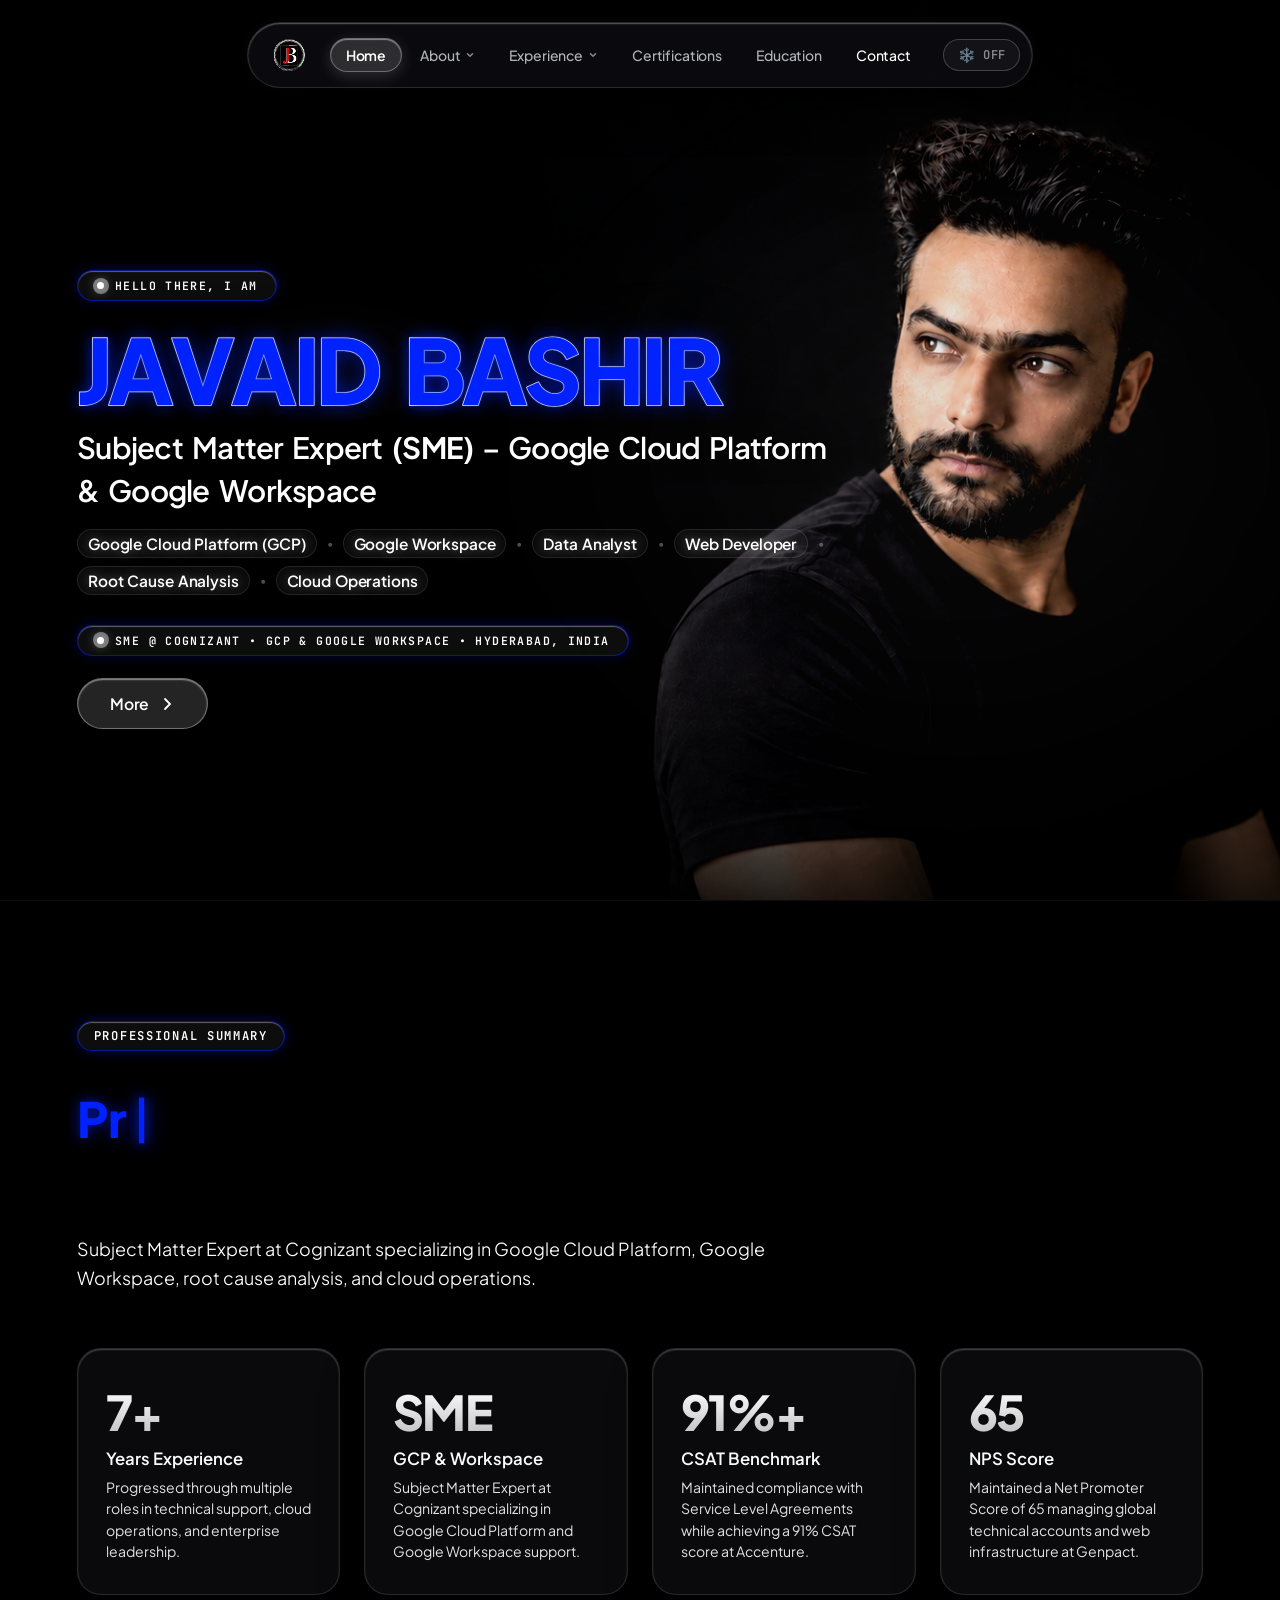
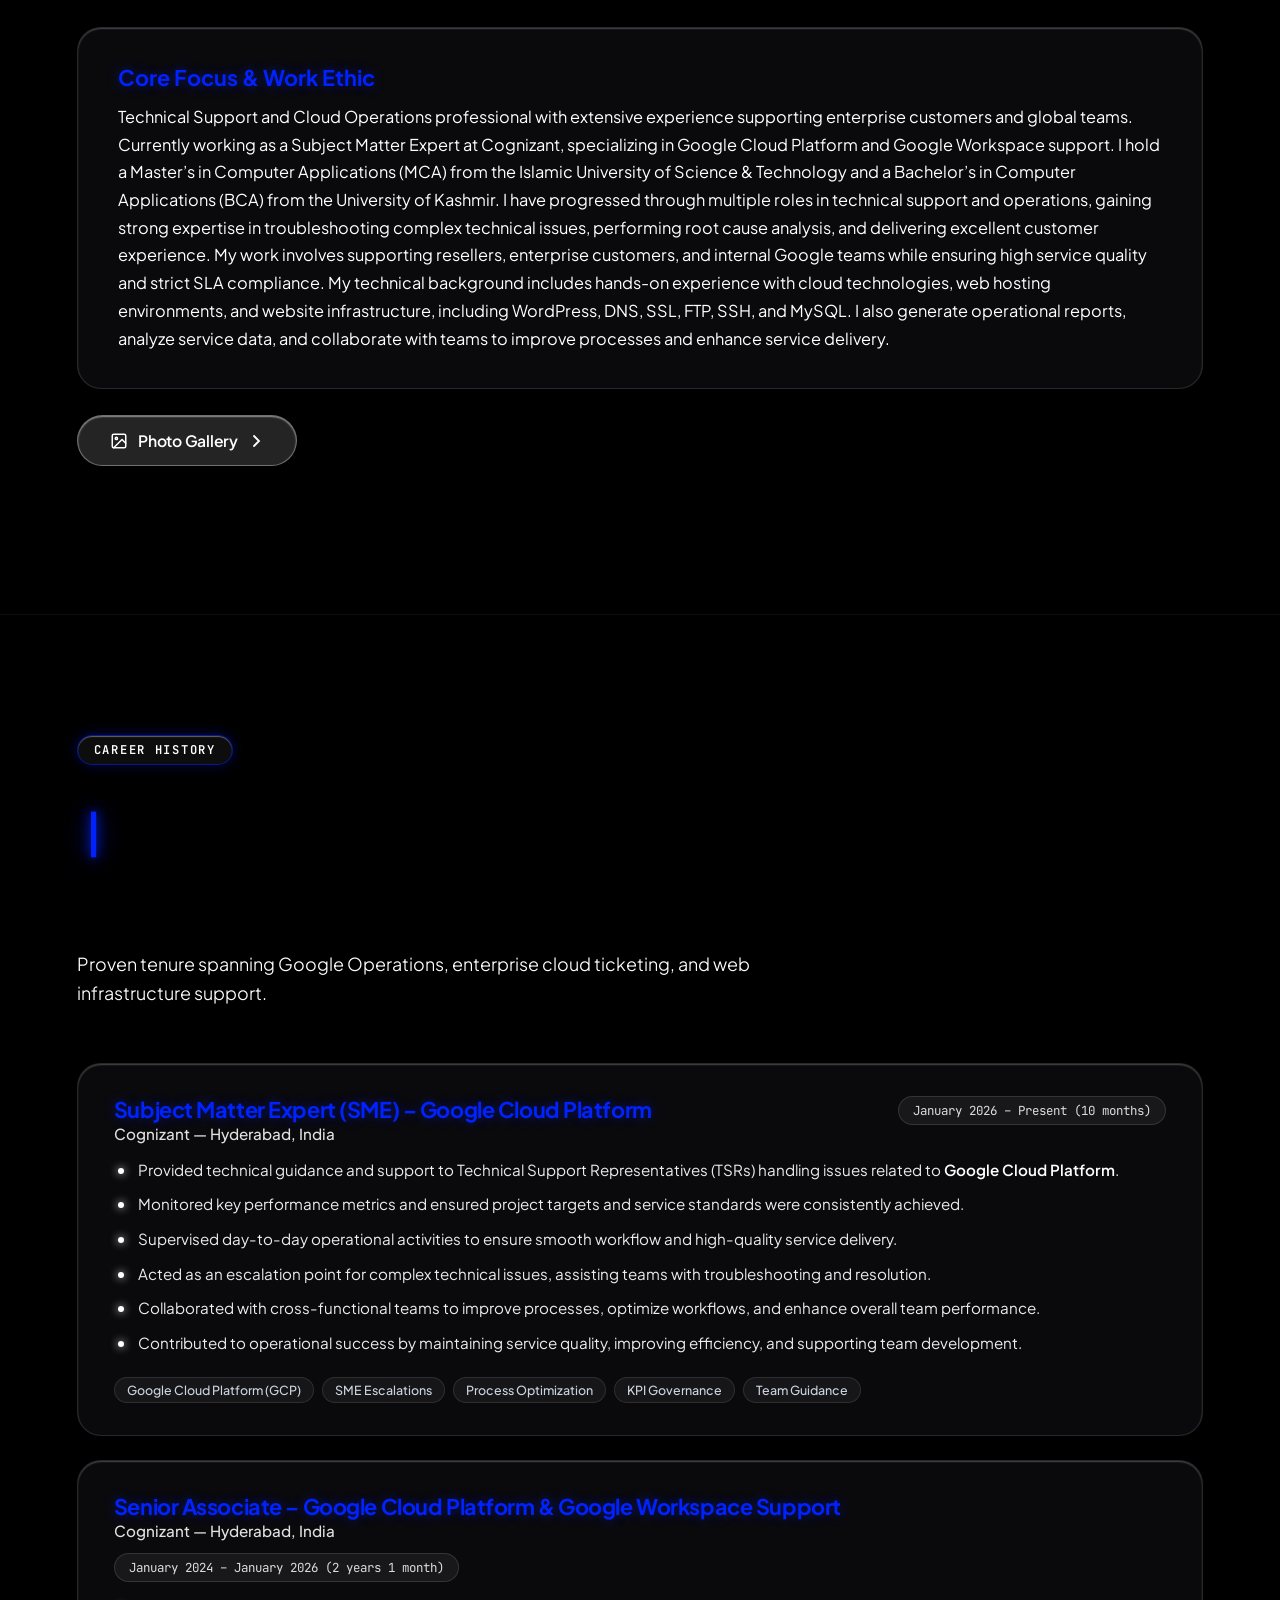
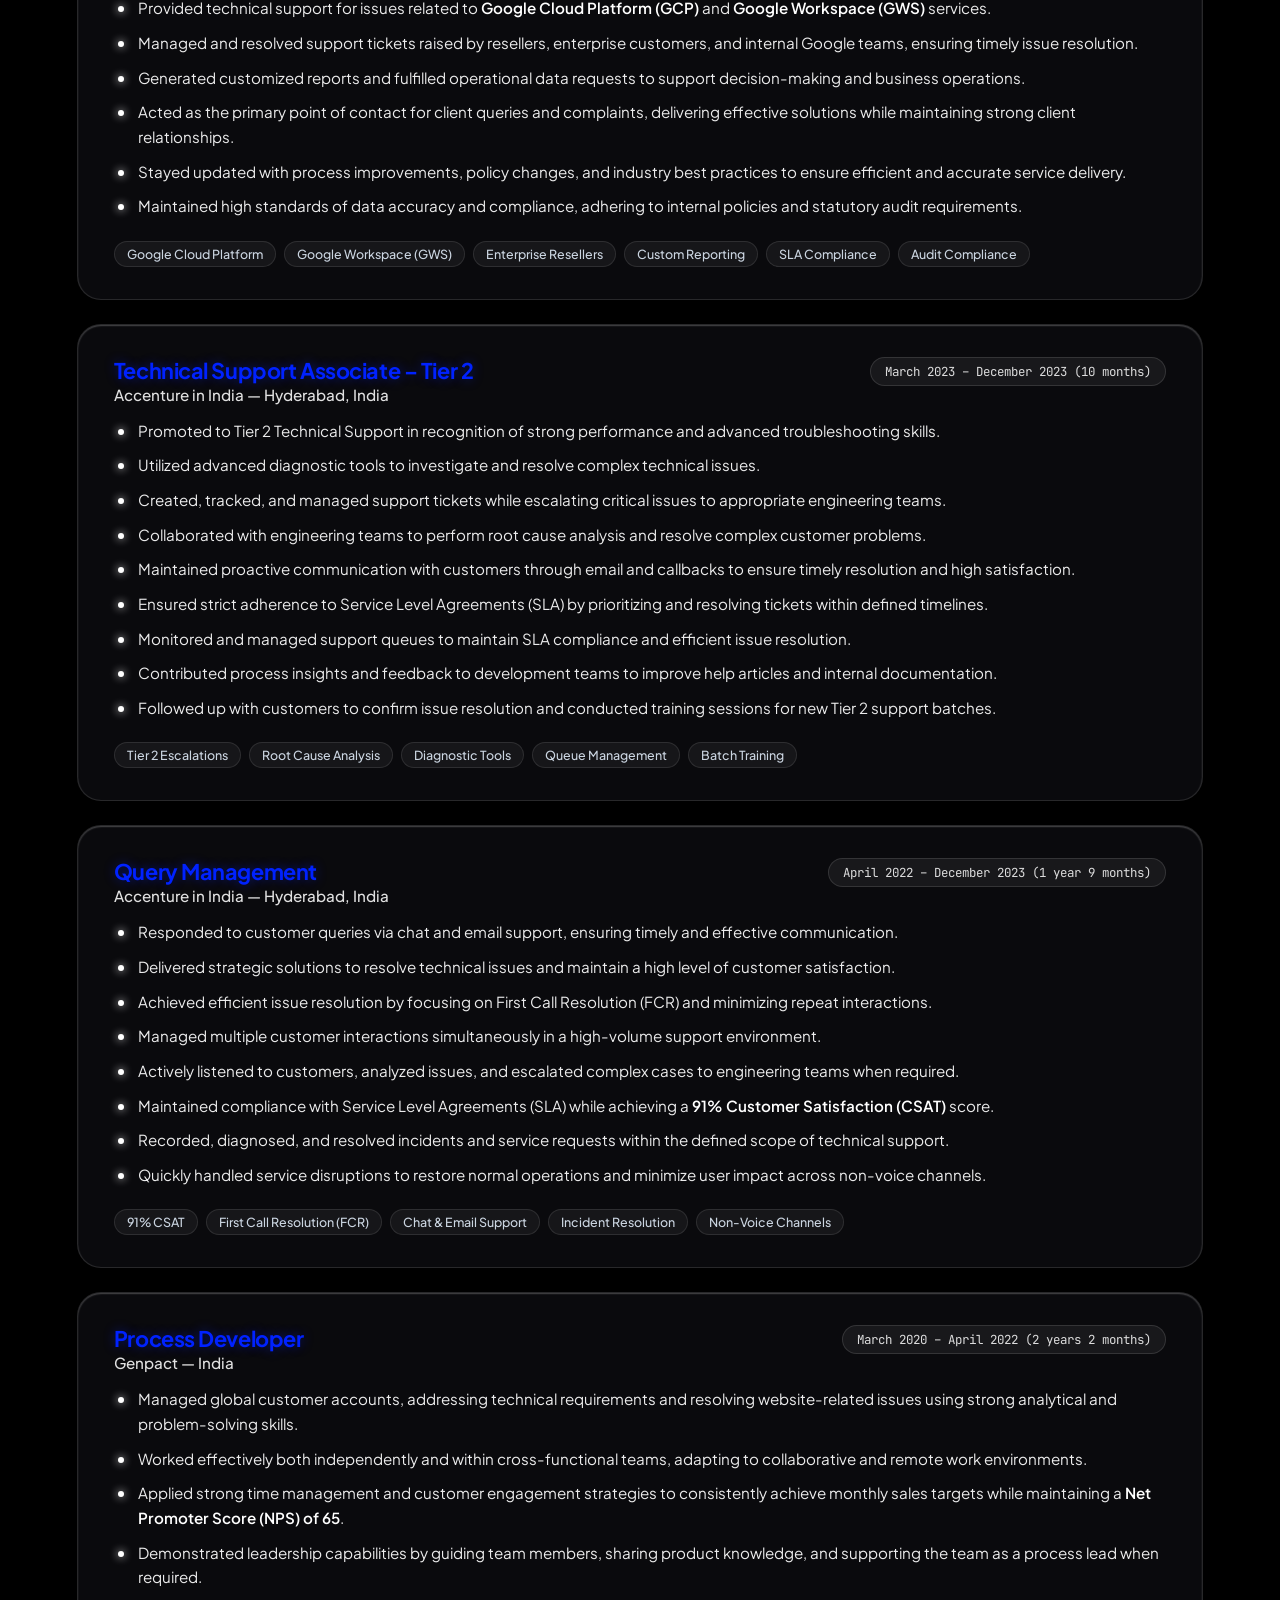
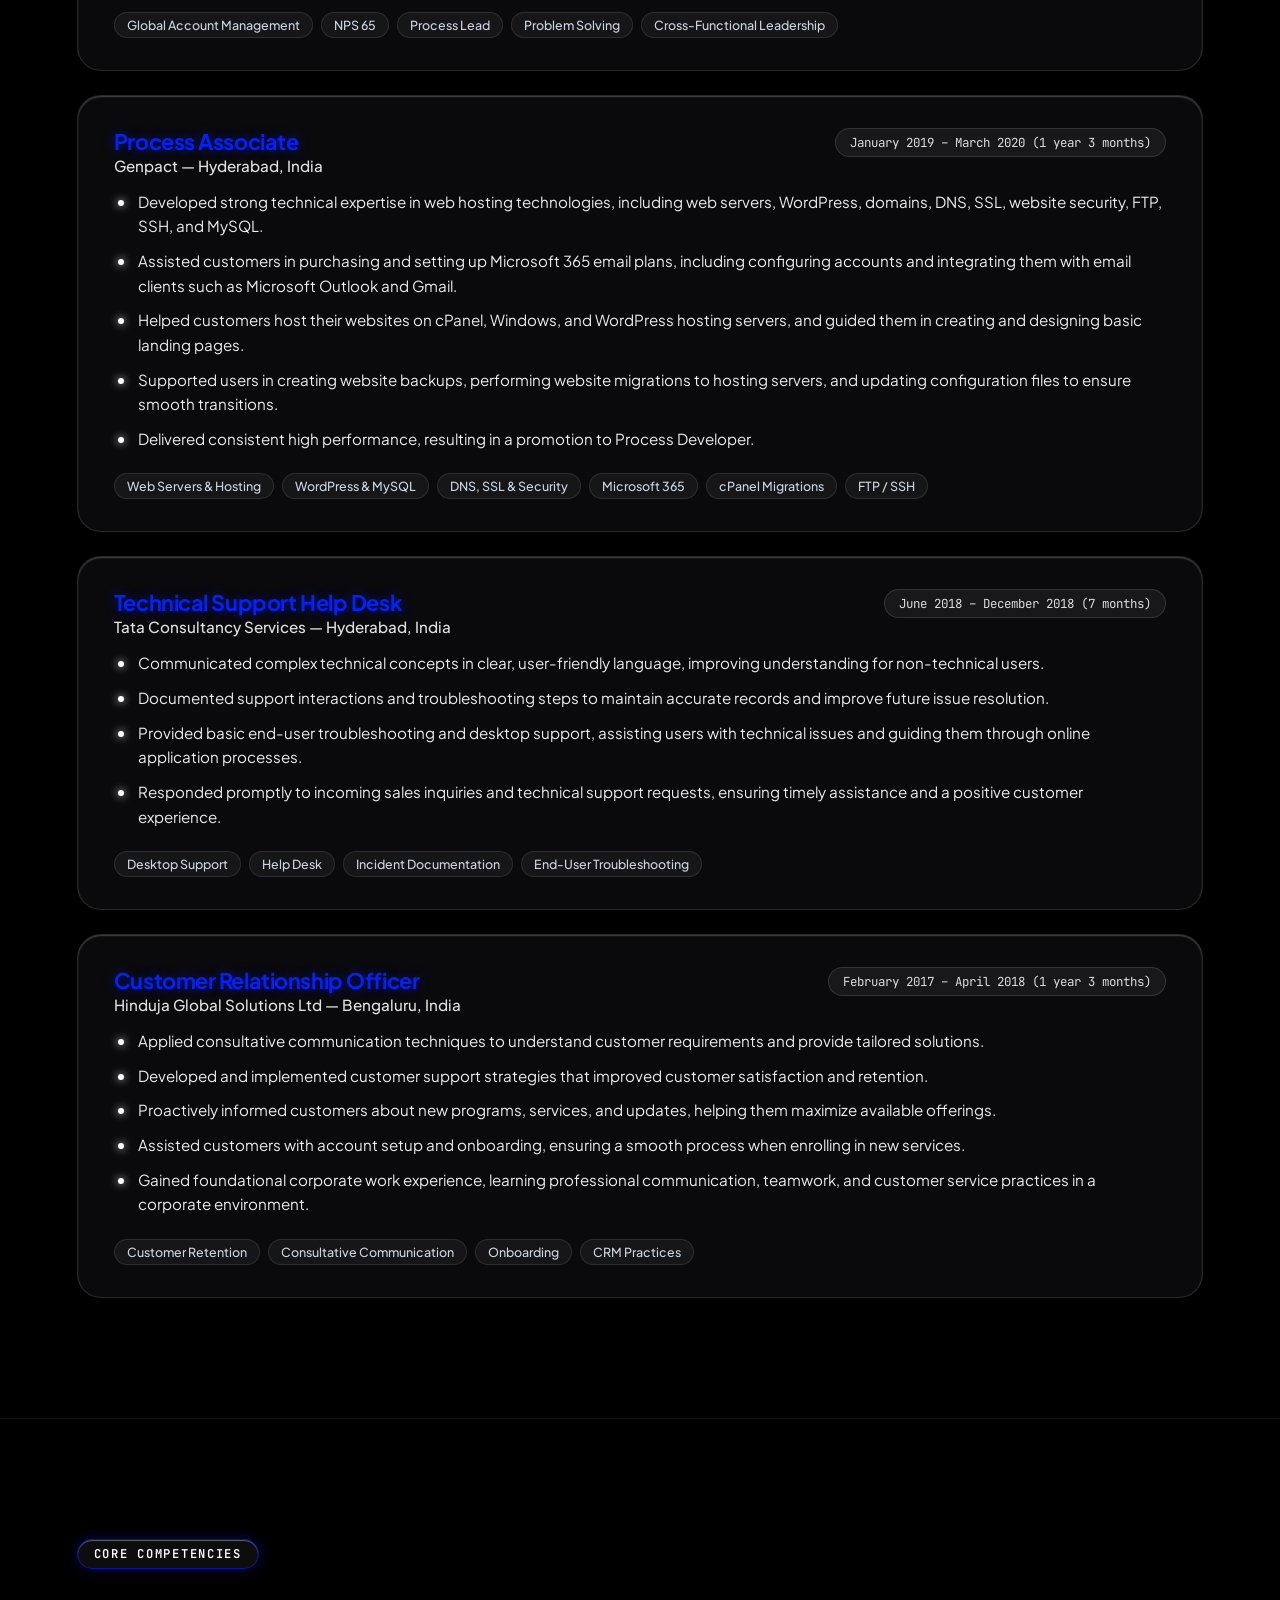
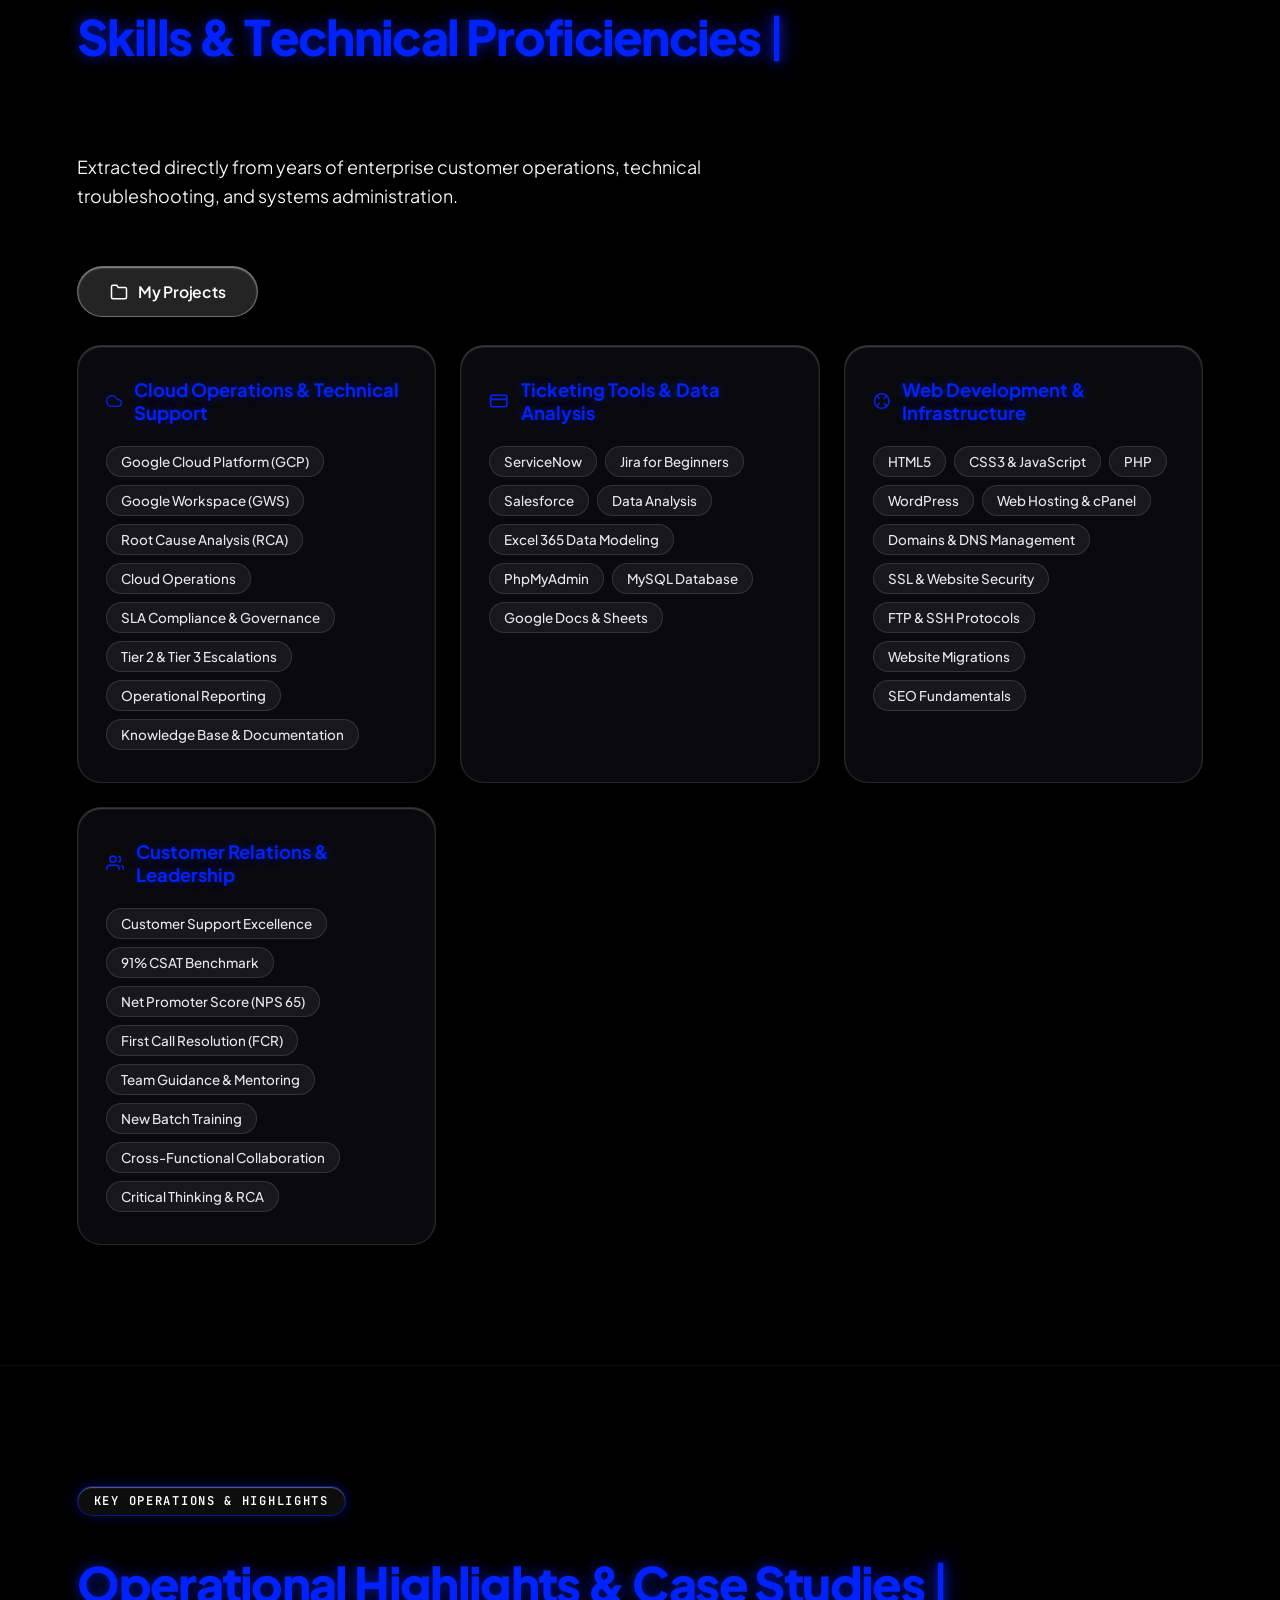
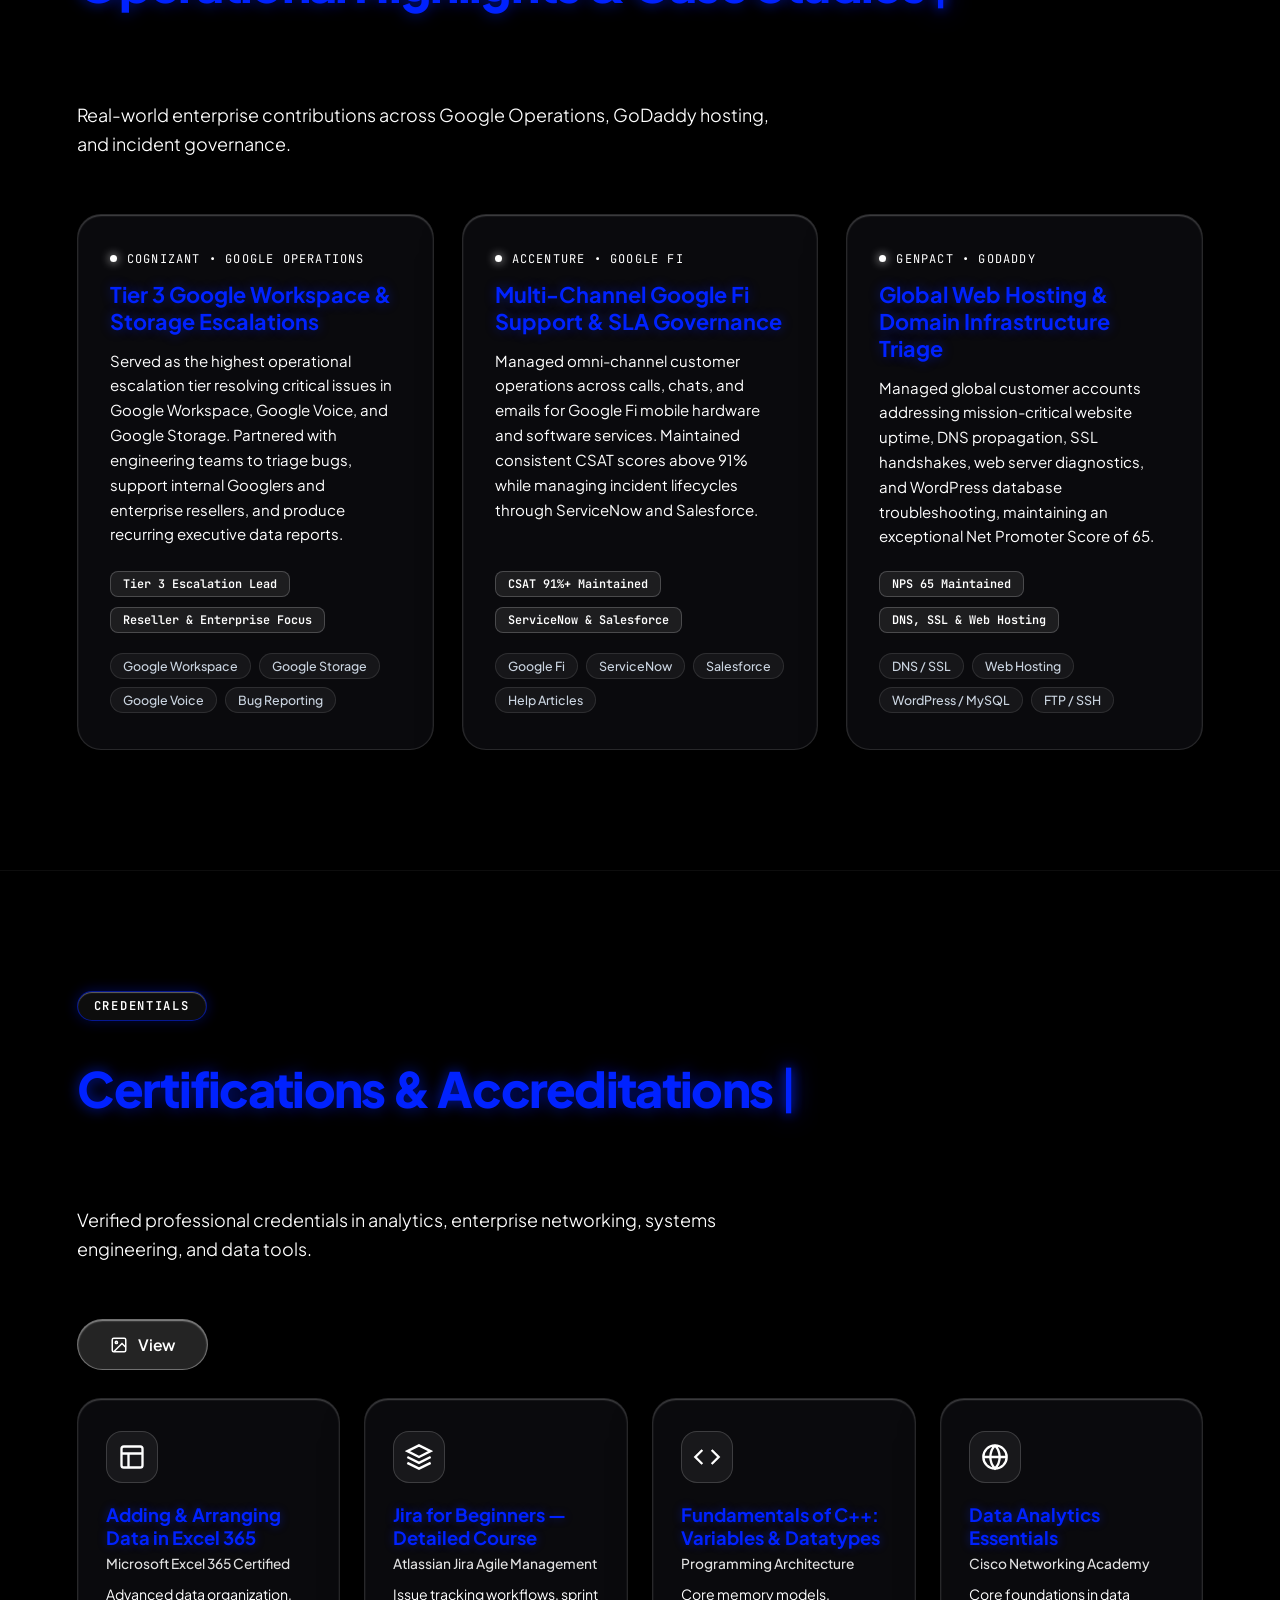
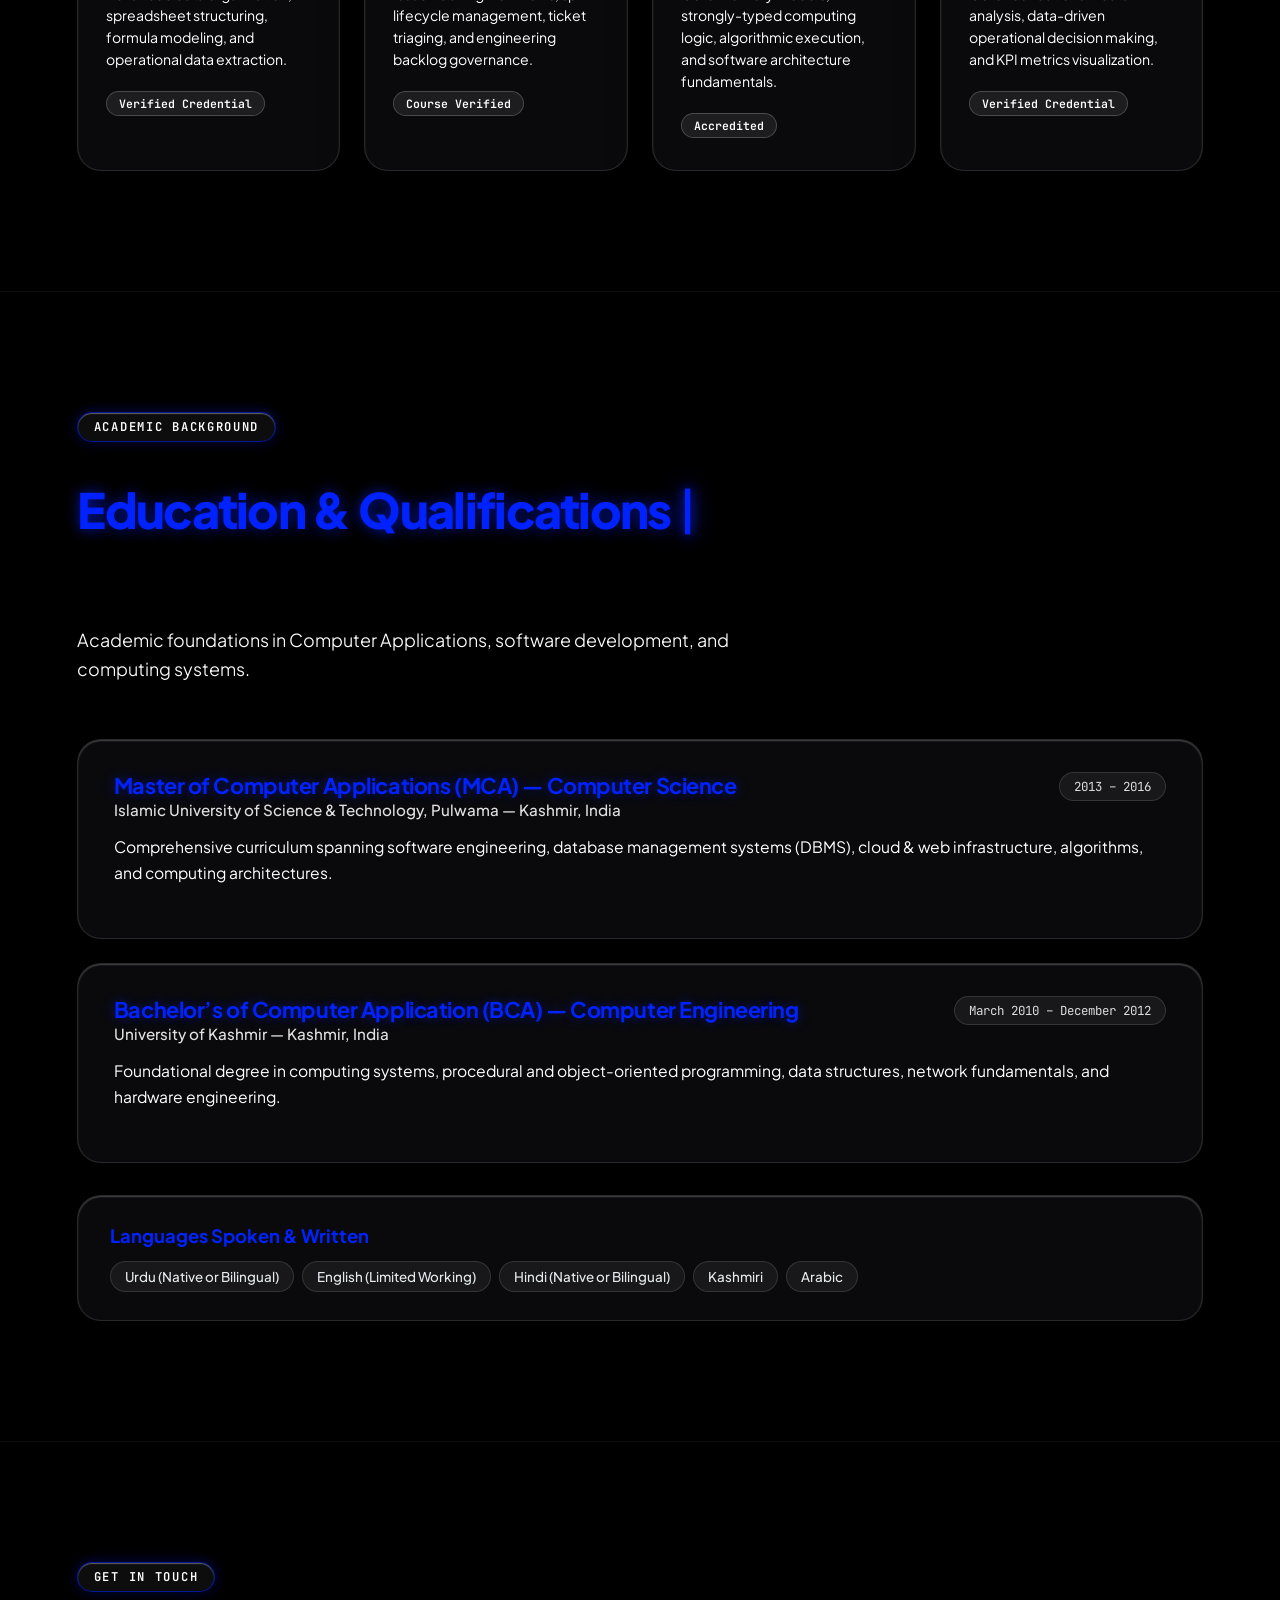
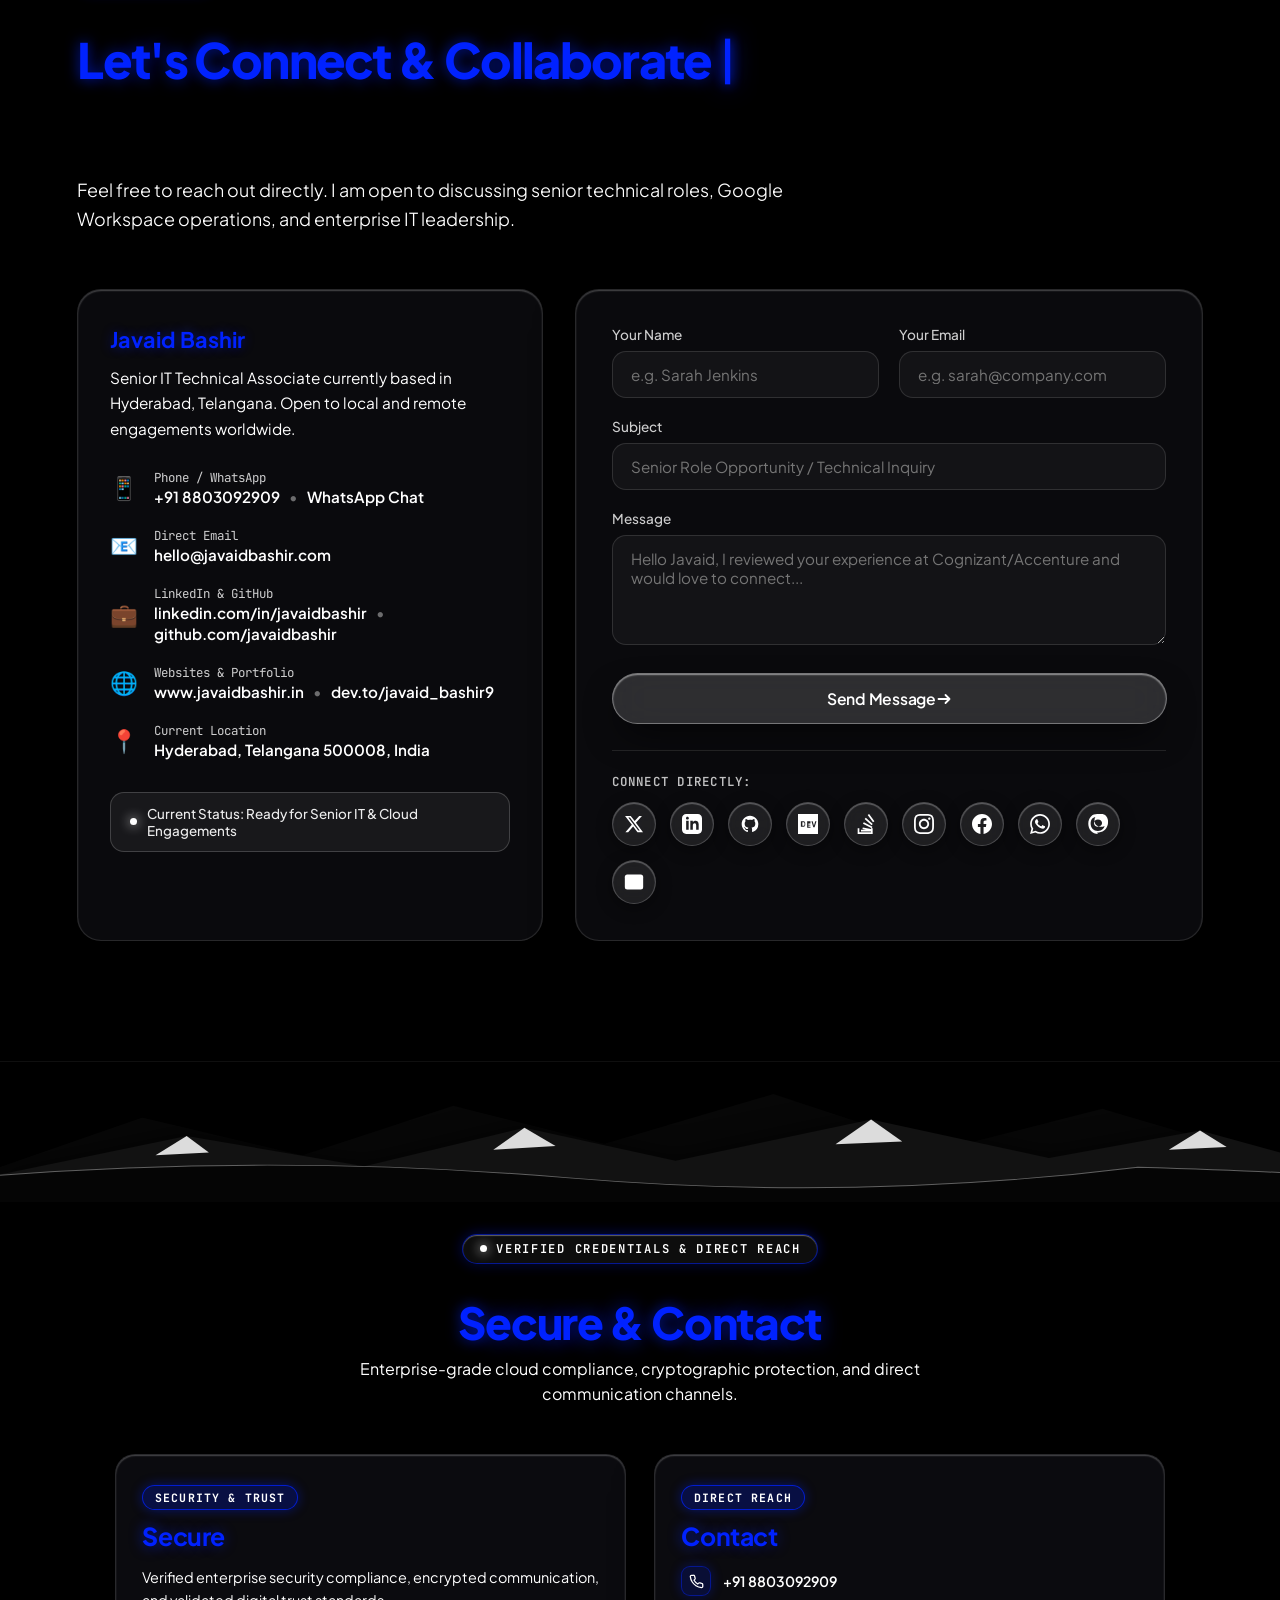
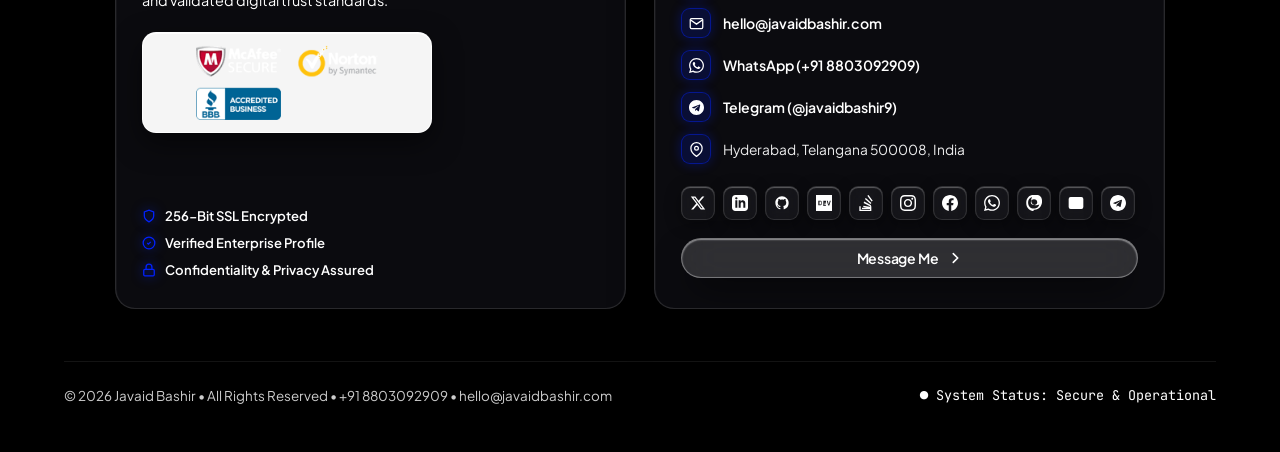
==== index.html @ 4b9e8ad3 "Neww" ====
<!DOCTYPE html>
<html lang="en">
<head>
  <meta charset="UTF-8">
  <meta name="viewport" content="width=device-width, initial-scale=1.0">
  
  <!-- Tab Title -->
  <title>Javaid Bashir</title>

  <!-- Primary SEO Meta Tags -->
  <meta name="title" content="Javaid Bashir — Subject Matter Expert (SME) | Google Cloud Platform & Google Workspace">
  <meta name="description" content="Official enterprise portfolio of Javaid Bashir. Subject Matter Expert (SME) at Cognizant with 7+ years of experience in Google Cloud Platform (GCP), Google Workspace, Tier 3 Cloud Operations, Root Cause Analysis, and Cloud IT Infrastructure.">
  <meta name="keywords" content="Javaid Bashir, Javaid, Bashir, Subject Matter Expert, SME, Cognizant, Google Cloud Platform, GCP, Google Workspace, Tier 3 Google Operations, Cloud Operations, Root Cause Analysis, RCA, Data Analyst, Web Developer, Hyderabad IT, ServiceNow, Jira, Enterprise IT Support, Cloud Architecture">
  <meta name="author" content="Javaid Bashir">
  <meta name="creator" content="Javaid Bashir">
  <meta name="publisher" content="Javaid Bashir">
  <link rel="canonical" href="https://www.javaidbashir.in/">

  <!-- Search Engine Crawling & Indexing -->
  <meta name="robots" content="index, follow, max-image-preview:large, max-snippet:-1, max-video-preview:-1">
  <meta name="googlebot" content="index, follow, max-snippet:-1, max-image-preview:large, max-video-preview:-1">
  <meta name="bingbot" content="index, follow, max-snippet:-1, max-image-preview:large, max-video-preview:-1">

  <!-- Mobile & Theme Controls -->
  <meta name="theme-color" content="#000000">
  <meta name="color-scheme" content="dark">
  <meta name="apple-mobile-web-app-capable" content="yes">
  <meta name="apple-mobile-web-app-status-bar-style" content="black-translucent">
  <meta name="apple-mobile-web-app-title" content="Javaid Bashir">
  <meta name="application-name" content="Javaid Bashir">
  <meta name="format-detection" content="telephone=no, date=no, address=no, email=no">
  <meta http-equiv="X-UA-Compatible" content="IE=edge">

  <!-- Geographic & Localization Meta Tags -->
  <meta name="geo.region" content="IN-TG">
  <meta name="geo.placename" content="Hyderabad, Telangana, India">
  <meta name="geo.position" content="17.385044;78.486671">
  <meta name="ICBM" content="17.385044, 78.486671">
  <meta name="language" content="English">
  <meta name="rating" content="General">
  <meta name="revisit-after" content="7 days">

  <!-- Open Graph / Facebook / LinkedIn / WhatsApp / Telegram Meta Tags -->
  <meta property="og:type" content="profile">
  <meta property="og:url" content="https://www.javaidbashir.in/">
  <meta property="og:site_name" content="Javaid Bashir">
  <meta property="og:title" content="Javaid Bashir — Subject Matter Expert (SME)">
  <meta property="og:description" content="Subject Matter Expert at Cognizant specializing in Google Cloud Platform (GCP), Google Workspace, and Tier 3 Cloud Operations.">
  <meta property="og:image" content="https://www.javaidbashir.in/assets/jb.png">
  <meta property="og:image:secure_url" content="https://www.javaidbashir.in/assets/jb.png">
  <meta property="og:image:type" content="image/png">
  <meta property="og:image:width" content="1200">
  <meta property="og:image:height" content="630">
  <meta property="og:image:alt" content="Javaid Bashir — Subject Matter Expert (SME)">
  <meta property="og:locale" content="en_US">
  <meta property="profile:first_name" content="Javaid">
  <meta property="profile:last_name" content="Bashir">
  <meta property="profile:username" content="javaidbashir">
  <meta property="profile:gender" content="male">

  <!-- Twitter / X Meta Tags -->
  <meta name="twitter:card" content="summary_large_image">
  <meta name="twitter:site" content="@javaid_bashir9">
  <meta name="twitter:creator" content="@javaid_bashir9">
  <meta name="twitter:url" content="https://www.javaidbashir.in/">
  <meta name="twitter:title" content="Javaid Bashir — Subject Matter Expert (SME)">
  <meta name="twitter:description" content="Subject Matter Expert at Cognizant specializing in Google Cloud Platform (GCP), Google Workspace, and Tier 3 Cloud Operations.">
  <meta name="twitter:image" content="https://www.javaidbashir.in/assets/jb.png">
  <meta name="twitter:image:alt" content="Javaid Bashir — Subject Matter Expert (SME)">

  <!-- Structured Data JSON-LD Schema (Schema.org Person, WebSite & ProfilePage) -->
  <script type="application/ld+json">
  {
    "@context": "https://schema.org",
    "@graph": [
      {
        "@type": "Person",
        "@id": "https://www.javaidbashir.in/#person",
        "name": "Javaid Bashir",
        "alternateName": ["Javaid Bashir SME", "Javaid Bashir Cognizant"],
        "jobTitle": "Subject Matter Expert (SME)",
        "worksFor": {
          "@type": "Organization",
          "name": "Cognizant Technology Solutions"
        },
        "description": "Subject Matter Expert at Cognizant specializing in Google Cloud Platform (GCP) and Google Workspace enterprise operations.",
        "image": "https://www.javaidbashir.in/assets/jb.png",
        "url": "https://www.javaidbashir.in/",
        "address": {
          "@type": "PostalAddress",
          "addressLocality": "Hyderabad",
          "addressRegion": "Telangana",
          "addressCountry": "India"
        },
        "sameAs": [
          "https://x.com/javaid_bashir9",
          "https://www.linkedin.com/in/javaidbashir",
          "https://github.com/javaidbashir",
          "https://dev.to/javaid_bashir9",
          "https://stackoverflow.com/users/17856979/javaid-bashir?tab=profile",
          "https://www.instagram.com/javaidbashir.in",
          "https://www.facebook.com/javaidbashir.in",
          "https://api.whatsapp.com/send?phone=918803092909",
          "https://www.threads.net/@javaidbashir.in",
          "https://t.me/javaidbashir9"
        ],
        "alumniOf": [
          {
            "@type": "EducationalOrganization",
            "name": "Islamic University of Science & Technology",
            "award": "Master of Computer Applications (MCA)"
          },
          {
            "@type": "EducationalOrganization",
            "name": "University of Kashmir",
            "award": "Bachelor of Computer Applications (BCA)"
          }
        ],
        "knowsAbout": [
          "Google Cloud Platform (GCP)",
          "Google Workspace",
          "Cloud Operations",
          "Root Cause Analysis",
          "ServiceNow",
          "Web Hosting & DNS",
          "Enterprise IT Support",
          "Data Analysis"
        ]
      },
      {
        "@type": "WebSite",
        "@id": "https://www.javaidbashir.in/#website",
        "url": "https://www.javaidbashir.in/",
        "name": "Javaid Bashir",
        "description": "Official enterprise portfolio and executive profile of Javaid Bashir",
        "inLanguage": "en-US",
        "author": {
          "@id": "https://www.javaidbashir.in/#person"
        }
      },
      {
        "@type": "ProfilePage",
        "@id": "https://www.javaidbashir.in/#profilepage",
        "url": "https://www.javaidbashir.in/",
        "name": "Javaid Bashir — Profile",
        "isPartOf": {
          "@id": "https://www.javaidbashir.in/#website"
        },
        "mainEntity": {
          "@id": "https://www.javaidbashir.in/#person"
        }
      }
    ]
  }
  </script>
  
  <!-- Premium Modern Fonts -->
  <link rel="preconnect" href="https://fonts.googleapis.com">
  <link rel="preconnect" href="https://fonts.gstatic.com" crossorigin>
  <link href="https://fonts.googleapis.com/css2?family=Plus+Jakarta+Sans:wght@300;400;500;600;700;800&family=JetBrains+Mono:wght@400;500;600&display=swap" rel="stylesheet">
  
  <link rel="icon" type="image/gif" href="assets/logo.gif">
  <link rel="stylesheet" href="style.css">
</head>
<body class="night-alpine-theme">

  <!-- =================================================================
       GLOBAL FIXED LAYERS (Continuous Snowfall & Ambient Light Across All Pages)
       ================================================================= -->
  <!-- Layer 1: High Density 3D Falling Snowflakes Canvas (Fixed Across All Sections) -->
  <canvas id="snow-canvas" class="snow-canvas" aria-hidden="true"></canvas>

  <!-- Layer 2: Ambient Aurora Lighting -->
  <div class="global-aurora-glow" aria-hidden="true"></div>

  <!-- =================================================================
       STICKY FLOATING GLASS NAVBAR (With Sliding Frosted Glass Capsule)
       ================================================================= -->
  <header class="nav-wrapper" id="nav-wrapper">
    <nav class="glass-navbar" id="navbar" aria-label="Main Navigation">
      <!-- Brand Logo Identity -->
      <a href="#home" class="brand-monogram" aria-label="Javaid Bashir Home">
        <span class="logo-glass-frame">
          <img src="assets/logo.gif" alt="Javaid Bashir Logo" class="brand-logo-img">
        </span>
      </a>

      <!-- Desktop Navigation Links with Sliding Glass Pill Indicator -->
      <div class="nav-links-container" id="nav-container">
        <div class="nav-glass-slider" id="nav-slider" aria-hidden="true"></div>

        <!-- Desktop Navigation Links with Sliding Glass Pill Indicator & Nested Subpages -->
        <ul class="nav-links" id="nav-links" role="list">
          <!-- 1. Home Section Link -->
          <li><a href="#home" class="nav-link active">Home</a></li>

          <!-- 2. About Navigation Item with Subpages Dropdown (About + Skills) -->
          <li class="nav-item-dropdown">
            <a href="#about" class="nav-link nav-link-has-sub" aria-haspopup="true" aria-expanded="false">
              <span>About</span>
              <svg class="nav-chevron" width="10" height="10" viewBox="0 0 10 10" fill="none" aria-hidden="true">
                <path d="M2.5 3.75L5 6.25L7.5 3.75" stroke="currentColor" stroke-width="1.5" stroke-linecap="round" stroke-linejoin="round"/>
              </svg>
            </a>
            <!-- Subpages Floating VisionOS Glass Dropdown Menu -->
            <div class="nav-dropdown-menu" role="menu" aria-label="About Submenu">
              <a href="#about" class="dropdown-link" role="menuitem">
                <span class="dropdown-link-title">Profile Summary</span>
                <span class="dropdown-link-desc">Background, journey &amp; photo gallery</span>
              </a>
              <a href="#skills" class="dropdown-link" role="menuitem">
                <span class="dropdown-link-title">Skills &amp; Tech</span>
                <span class="dropdown-link-desc">Cloud architecture, GCP &amp; tooling</span>
              </a>
            </div>
          </li>

          <!-- 3. Experience Navigation Item with Subpages Dropdown (Experience + Operations) -->
          <li class="nav-item-dropdown">
            <a href="#experience" class="nav-link nav-link-has-sub" aria-haspopup="true" aria-expanded="false">
              <span>Experience</span>
              <svg class="nav-chevron" width="10" height="10" viewBox="0 0 10 10" fill="none" aria-hidden="true">
                <path d="M2.5 3.75L5 6.25L7.5 3.75" stroke="currentColor" stroke-width="1.5" stroke-linecap="round" stroke-linejoin="round"/>
              </svg>
            </a>
            <!-- Subpages Floating VisionOS Glass Dropdown Menu -->
            <div class="nav-dropdown-menu" role="menu" aria-label="Experience Submenu">
              <a href="#experience" class="dropdown-link" role="menuitem">
                <span class="dropdown-link-title">Career History</span>
                <span class="dropdown-link-desc">Cognizant &amp; Google Workspace SME</span>
              </a>
              <a href="#projects" class="dropdown-link" role="menuitem">
                <span class="dropdown-link-title">Operations &amp; Projects</span>
                <span class="dropdown-link-desc">High-severity incidents &amp; solutions</span>
              </a>
            </div>
          </li>

          <!-- 4. Certifications Section Link -->
          <li><a href="#certifications" class="nav-link">Certifications</a></li>

          <!-- 5. Education Section Link -->
          <li><a href="#education" class="nav-link">Education</a></li>

          <!-- 6. Contact Section Link -->
          <li><a href="#contact" class="nav-link nav-link-contact">Contact</a></li>
        </ul>
      </div>

      <!-- Snowfall On/Off Controller Button -->
      <button class="snow-toggle-btn" id="snow-toggle-btn" type="button" aria-pressed="true" aria-label="Toggle snow animation" title="Toggle Snowfall Animation (On/Off)">
        <span class="snow-toggle-icon" aria-hidden="true">❄️</span>
        <span class="snow-toggle-text">ON</span>
      </button>

      <!-- Mobile Menu Toggle Button -->
      <button class="mobile-toggle" id="mobile-toggle" aria-expanded="false" aria-label="Toggle navigation menu">
        <span class="toggle-bar"></span>
        <span class="toggle-bar"></span>
      </button>
    </nav>

    <!-- Mobile Glass Drawer with Nested Subsections -->
    <div class="mobile-glass-drawer" id="mobile-drawer" aria-hidden="true">
      <ul class="mobile-nav-links" role="list">
        <li><a href="#home" class="mobile-link">Home</a></li>

        <!-- About Group with Nested Subpage -->
        <li class="mobile-nav-group">
          <a href="#about" class="mobile-link">About</a>
          <ul class="mobile-sub-links" role="list">
            <li><a href="#skills" class="mobile-link mobile-sub-link">↳ Skills &amp; Tech</a></li>
          </ul>
        </li>

        <!-- Experience Group with Nested Subpage -->
        <li class="mobile-nav-group">
          <a href="#experience" class="mobile-link">Experience</a>
          <ul class="mobile-sub-links" role="list">
            <li><a href="#projects" class="mobile-link mobile-sub-link">↳ Operations &amp; Projects</a></li>
          </ul>
        </li>

        <li><a href="#certifications" class="mobile-link">Certifications</a></li>
        <li><a href="#education" class="mobile-link">Education</a></li>
        <li><a href="#contact" class="mobile-link">Contact</a></li>
      </ul>
    </div>
  </header>

  <!-- =================================================================
       SECTION 1: HERO SECTION (#home)
       ================================================================= -->
  <section class="hero-section" id="home" aria-label="Hero Introduction">
    <!-- Nocturnal Sky & Cover Photo -->
    <div class="video-container" aria-hidden="true">
      <img id="hero-cover-img" class="hero-cover-img" src="assets/jb.png" alt="Javaid Bashir Cover" loading="eager">
      <div class="nocturnal-sky"></div>
    </div>

    <!-- Lighting Vignette -->
    <div class="hero-vignette" aria-hidden="true"></div>

    <!-- Hero Content -->
    <div class="hero-stage">
      <div class="hero-container">
        <div class="hero-stage-grid">
          <div class="hero-content" id="hero-content">
            
            <!-- Greeting Status Pill -->
            <div class="status-pill-wrapper animate-item" style="--delay: 1;">
              <div class="status-pill glass-surface">
                <span class="status-pulse-dot" aria-hidden="true">
                  <span class="status-ring"></span>
                  <span class="status-core"></span>
                </span>
                <span class="status-text">Hello there, I AM</span>
              </div>
            </div>

            <!-- Hero Name with Kinetic 3D Spatial Letters -->
            <h1 class="hero-name animate-item" style="--delay: 2;" aria-label="JAVAID BASHIR">
              <span class="name-text-wrapper" id="hero-name-interactive">
                <span class="name-word">
                  <span class="name-char name-initial-char" style="--char-i: 0;">J</span>
                  <span class="name-char" style="--char-i: 1;">A</span>
                  <span class="name-char" style="--char-i: 2;">V</span>
                  <span class="name-char" style="--char-i: 3;">A</span>
                  <span class="name-char" style="--char-i: 4;">I</span>
                  <span class="name-char" style="--char-i: 5;">D</span>
                </span>
                <span class="name-space">&nbsp;</span>
                <span class="name-word">
                  <span class="name-char name-initial-char" style="--char-i: 6;">B</span>
                  <span class="name-char" style="--char-i: 7;">A</span>
                  <span class="name-char" style="--char-i: 8;">S</span>
                  <span class="name-char" style="--char-i: 9;">H</span>
                  <span class="name-char" style="--char-i: 10;">I</span>
                  <span class="name-char" style="--char-i: 11;">R</span>
                </span>
              </span>
            </h1>

            <!-- Role & Kinetic Blur Stagger Headline -->
            <div class="role-wrapper animate-item" style="--delay: 3;">
              <h2 class="hero-kinetic-headline" id="hero-kinetic-headline" aria-label="Subject Matter Expert (SME) – Google Cloud Platform & Google Workspace">
                <span class="kinetic-word" style="--i: 0;">Subject</span>
                <span class="kinetic-word" style="--i: 1;">Matter</span>
                <span class="kinetic-word" style="--i: 2;">Expert</span>
                <span class="kinetic-word highlight-sme" style="--i: 3;">(SME)</span>
                <span class="kinetic-word" style="--i: 4;">–</span>
                <span class="kinetic-word highlight-gcp" style="--i: 5;">Google</span>
                <span class="kinetic-word highlight-gcp" style="--i: 6;">Cloud</span>
                <span class="kinetic-word highlight-gcp" style="--i: 7;">Platform</span>
                <span class="kinetic-word" style="--i: 8;">&amp;</span>
                <span class="kinetic-word highlight-workspace" style="--i: 9;">Google</span>
                <span class="kinetic-word highlight-workspace" style="--i: 10;">Workspace</span>
              </h2>
            </div>

            <!-- Domain Tags -->
            <div class="domain-pills animate-item" style="--delay: 4;">
              <span class="domain-tag">Google Cloud Platform (GCP)</span>
              <span class="domain-separator">•</span>
              <span class="domain-tag">Google Workspace</span>
              <span class="domain-separator">•</span>
              <span class="domain-tag">Data Analyst</span>
              <span class="domain-separator">•</span>
              <span class="domain-tag">Web Developer</span>
              <span class="domain-separator">•</span>
              <span class="domain-tag">Root Cause Analysis</span>
              <span class="domain-separator">•</span>
              <span class="domain-tag">Cloud Operations</span>
            </div>

            <!-- SME Cognizant Status Pill (Moved above More button) -->
            <div class="status-pill-wrapper animate-item" style="--delay: 5; margin-top: 10px; margin-bottom: 22px;">
              <div class="status-pill glass-surface">
                <span class="status-pulse-dot" aria-hidden="true">
                  <span class="status-ring"></span>
                  <span class="status-core"></span>
                </span>
                <span class="status-text">SME @ COGNIZANT • GCP &amp; GOOGLE WORKSPACE • HYDERABAD, INDIA</span>
              </div>
            </div>

            <!-- Action Button: More Details Modal Trigger -->
            <div class="hero-actions animate-item" style="--delay: 6;">
              <button type="button" class="glass-btn glass-btn-primary" id="open-more-btn" aria-haspopup="dialog" aria-controls="more-info-modal" aria-label="Open detailed summary">
                <span class="btn-glow-layer"></span>
                <span class="btn-content">
                  <span>More</span>
                  <svg class="btn-icon" width="16" height="16" viewBox="0 0 16 16" fill="none"><path d="M6 3L11 8L6 13" stroke="currentColor" stroke-width="1.8" stroke-linecap="round"/></svg>
                </span>
              </button>
            </div>

          </div>

        </div>
      </div>
    </div>
  </section>

  <!-- =================================================================
       SECTION 2: ABOUT (#about)
       ================================================================= -->
  <section class="content-section" id="about">
    <div class="section-container">
      <div class="badge-row">
        <div class="section-badge">PROFESSIONAL SUMMARY</div>
      </div>
      <h2 class="section-heading headline-typewriter-target" id="about-typing-headline" data-headline="Professional Summary & Enterprise Profile">
        <span class="typed-text"><span class="headline-initial-char">P</span>rofessional <span class="headline-initial-char">S</span>ummary &amp; <span class="headline-initial-char">E</span>nterprise <span class="headline-initial-char">P</span>rofile</span><span class="typewriter-cursor" aria-hidden="true">|</span>
      </h2>
      <p class="section-subtitle">
        Subject Matter Expert at Cognizant specializing in Google Cloud Platform, Google Workspace, root cause analysis, and cloud operations.
      </p>

      <!-- Glass Stat Cards Grid -->
      <div class="stats-grid">
        <div class="glass-card stat-card">
          <div class="stat-number">7+</div>
          <div class="stat-label">Years Experience</div>
          <div class="stat-desc">Progressed through multiple roles in technical support, cloud operations, and enterprise leadership.</div>
        </div>
        <div class="glass-card stat-card">
          <div class="stat-number">SME</div>
          <div class="stat-label">GCP & Workspace</div>
          <div class="stat-desc">Subject Matter Expert at Cognizant specializing in Google Cloud Platform and Google Workspace support.</div>
        </div>
        <div class="glass-card stat-card">
          <div class="stat-number">91%+</div>
          <div class="stat-label">CSAT Benchmark</div>
          <div class="stat-desc">Maintained compliance with Service Level Agreements while achieving a 91% CSAT score at Accenture.</div>
        </div>
        <div class="glass-card stat-card">
          <div class="stat-number">65</div>
          <div class="stat-label">NPS Score</div>
          <div class="stat-desc">Maintained a Net Promoter Score of 65 managing global technical accounts and web infrastructure at Genpact.</div>
        </div>
      </div>

      <!-- Bio Story Glass Panel -->
      <div class="glass-card bio-panel">
        <h3 class="panel-title">Core Focus & Work Ethic</h3>
        <p class="panel-text">
          Technical Support and Cloud Operations professional with extensive experience supporting enterprise customers and global teams. Currently working as a Subject Matter Expert at Cognizant, specializing in Google Cloud Platform and Google Workspace support. I hold a Master’s in Computer Applications (MCA) from the Islamic University of Science &amp; Technology and a Bachelor’s in Computer Applications (BCA) from the University of Kashmir. I have progressed through multiple roles in technical support and operations, gaining strong expertise in troubleshooting complex technical issues, performing root cause analysis, and delivering excellent customer experience. My work involves supporting resellers, enterprise customers, and internal Google teams while ensuring high service quality and strict SLA compliance. My technical background includes hands-on experience with cloud technologies, web hosting environments, and website infrastructure, including WordPress, DNS, SSL, FTP, SSH, and MySQL. I also generate operational reports, analyze service data, and collaborate with teams to improve processes and enhance service delivery.
        </p>
      </div>

      <!-- About Section Actions: Photo Gallery Popup Trigger -->
      <div class="section-action-row" style="margin-top: 26px;">
        <button type="button" class="glass-btn glass-btn-primary" id="open-about-gallery-btn" aria-haspopup="dialog" aria-controls="about-photos-modal" aria-label="Open Javaid Bashir Visual Photo Gallery">
          <span class="btn-glow-layer"></span>
          <span class="btn-content">
            <svg width="18" height="18" viewBox="0 0 24 24" fill="none" stroke="currentColor" stroke-width="2" stroke-linecap="round" stroke-linejoin="round">
              <rect x="3" y="3" width="18" height="18" rx="2" ry="2"/>
              <circle cx="8.5" cy="8.5" r="1.5"/>
              <polyline points="21 15 16 10 5 21"/>
            </svg>
            <span>Photo Gallery</span>
            <svg class="btn-icon" width="16" height="16" viewBox="0 0 16 16" fill="none"><path d="M6 3L11 8L6 13" stroke="currentColor" stroke-width="1.8" stroke-linecap="round"/></svg>
          </span>
        </button>
      </div>
    </div>
  </section>

  <!-- =================================================================
       SECTION 3: EXPERIENCE (#experience)
       ================================================================= -->
  <section class="content-section" id="experience">
    <div class="section-container">
      <div class="badge-row">
        <div class="section-badge">CAREER HISTORY</div>
      </div>
      <h2 class="section-heading headline-typewriter-target" id="experience-typing-headline" data-headline="Professional Work Experience">
        <span class="typed-text"><span class="headline-initial-char">P</span>rofessional <span class="headline-initial-char">W</span>ork <span class="headline-initial-char">E</span>xperience</span><span class="typewriter-cursor" aria-hidden="true">|</span>
      </h2>
      <p class="section-subtitle">Proven tenure spanning Google Operations, enterprise cloud ticketing, and web infrastructure support.</p>

      <div class="timeline-container">
        
        <!-- Experience Item 1: Cognizant SME -->
        <div class="glass-card timeline-card">
          <div class="timeline-header">
            <div>
              <span class="timeline-role">Subject Matter Expert (SME) – Google Cloud Platform</span>
              <span class="timeline-company">Cognizant — Hyderabad, India</span>
            </div>
            <span class="timeline-pill">January 2026 – Present (10 months)</span>
          </div>
          <ul class="resume-bullet-list">
            <li>Provided technical guidance and support to Technical Support Representatives (TSRs) handling issues related to <strong>Google Cloud Platform</strong>.</li>
            <li>Monitored key performance metrics and ensured project targets and service standards were consistently achieved.</li>
            <li>Supervised day-to-day operational activities to ensure smooth workflow and high-quality service delivery.</li>
            <li>Acted as an escalation point for complex technical issues, assisting teams with troubleshooting and resolution.</li>
            <li>Collaborated with cross-functional teams to improve processes, optimize workflows, and enhance overall team performance.</li>
            <li>Contributed to operational success by maintaining service quality, improving efficiency, and supporting team development.</li>
          </ul>
          <div class="card-tags">
            <span class="card-tag">Google Cloud Platform (GCP)</span>
            <span class="card-tag">SME Escalations</span>
            <span class="card-tag">Process Optimization</span>
            <span class="card-tag">KPI Governance</span>
            <span class="card-tag">Team Guidance</span>
          </div>
        </div>

        <!-- Experience Item 2: Cognizant Senior Associate -->
        <div class="glass-card timeline-card">
          <div class="timeline-header">
            <div>
              <span class="timeline-role">Senior Associate – Google Cloud Platform & Google Workspace Support</span>
              <span class="timeline-company">Cognizant — Hyderabad, India</span>
            </div>
            <span class="timeline-pill">January 2024 – January 2026 (2 years 1 month)</span>
          </div>
          <ul class="resume-bullet-list">
            <li>Provided technical support for issues related to <strong>Google Cloud Platform (GCP)</strong> and <strong>Google Workspace (GWS)</strong> services.</li>
            <li>Managed and resolved support tickets raised by resellers, enterprise customers, and internal Google teams, ensuring timely issue resolution.</li>
            <li>Generated customized reports and fulfilled operational data requests to support decision-making and business operations.</li>
            <li>Acted as the primary point of contact for client queries and complaints, delivering effective solutions while maintaining strong client relationships.</li>
            <li>Stayed updated with process improvements, policy changes, and industry best practices to ensure efficient and accurate service delivery.</li>
            <li>Maintained high standards of data accuracy and compliance, adhering to internal policies and statutory audit requirements.</li>
          </ul>
          <div class="card-tags">
            <span class="card-tag">Google Cloud Platform</span>
            <span class="card-tag">Google Workspace (GWS)</span>
            <span class="card-tag">Enterprise Resellers</span>
            <span class="card-tag">Custom Reporting</span>
            <span class="card-tag">SLA Compliance</span>
            <span class="card-tag">Audit Compliance</span>
          </div>
        </div>

        <!-- Experience Item 3: Accenture Tier 2 -->
        <div class="glass-card timeline-card">
          <div class="timeline-header">
            <div>
              <span class="timeline-role">Technical Support Associate – Tier 2</span>
              <span class="timeline-company">Accenture in India — Hyderabad, India</span>
            </div>
            <span class="timeline-pill">March 2023 – December 2023 (10 months)</span>
          </div>
          <ul class="resume-bullet-list">
            <li>Promoted to Tier 2 Technical Support in recognition of strong performance and advanced troubleshooting skills.</li>
            <li>Utilized advanced diagnostic tools to investigate and resolve complex technical issues.</li>
            <li>Created, tracked, and managed support tickets while escalating critical issues to appropriate engineering teams.</li>
            <li>Collaborated with engineering teams to perform root cause analysis and resolve complex customer problems.</li>
            <li>Maintained proactive communication with customers through email and callbacks to ensure timely resolution and high satisfaction.</li>
            <li>Ensured strict adherence to Service Level Agreements (SLA) by prioritizing and resolving tickets within defined timelines.</li>
            <li>Monitored and managed support queues to maintain SLA compliance and efficient issue resolution.</li>
            <li>Contributed process insights and feedback to development teams to improve help articles and internal documentation.</li>
            <li>Followed up with customers to confirm issue resolution and conducted training sessions for new Tier 2 support batches.</li>
          </ul>
          <div class="card-tags">
            <span class="card-tag">Tier 2 Escalations</span>
            <span class="card-tag">Root Cause Analysis</span>
            <span class="card-tag">Diagnostic Tools</span>
            <span class="card-tag">Queue Management</span>
            <span class="card-tag">Batch Training</span>
          </div>
        </div>

        <!-- Experience Item 4: Accenture Query Management -->
        <div class="glass-card timeline-card">
          <div class="timeline-header">
            <div>
              <span class="timeline-role">Query Management</span>
              <span class="timeline-company">Accenture in India — Hyderabad, India</span>
            </div>
            <span class="timeline-pill">April 2022 – December 2023 (1 year 9 months)</span>
          </div>
          <ul class="resume-bullet-list">
            <li>Responded to customer queries via chat and email support, ensuring timely and effective communication.</li>
            <li>Delivered strategic solutions to resolve technical issues and maintain a high level of customer satisfaction.</li>
            <li>Achieved efficient issue resolution by focusing on First Call Resolution (FCR) and minimizing repeat interactions.</li>
            <li>Managed multiple customer interactions simultaneously in a high-volume support environment.</li>
            <li>Actively listened to customers, analyzed issues, and escalated complex cases to engineering teams when required.</li>
            <li>Maintained compliance with Service Level Agreements (SLA) while achieving a <strong>91% Customer Satisfaction (CSAT)</strong> score.</li>
            <li>Recorded, diagnosed, and resolved incidents and service requests within the defined scope of technical support.</li>
            <li>Quickly handled service disruptions to restore normal operations and minimize user impact across non-voice channels.</li>
          </ul>
          <div class="card-tags">
            <span class="card-tag">91% CSAT</span>
            <span class="card-tag">First Call Resolution (FCR)</span>
            <span class="card-tag">Chat & Email Support</span>
            <span class="card-tag">Incident Resolution</span>
            <span class="card-tag">Non-Voice Channels</span>
          </div>
        </div>

        <!-- Experience Item 5: Genpact Process Developer -->
        <div class="glass-card timeline-card">
          <div class="timeline-header">
            <div>
              <span class="timeline-role">Process Developer</span>
              <span class="timeline-company">Genpact — India</span>
            </div>
            <span class="timeline-pill">March 2020 – April 2022 (2 years 2 months)</span>
          </div>
          <ul class="resume-bullet-list">
            <li>Managed global customer accounts, addressing technical requirements and resolving website-related issues using strong analytical and problem-solving skills.</li>
            <li>Worked effectively both independently and within cross-functional teams, adapting to collaborative and remote work environments.</li>
            <li>Applied strong time management and customer engagement strategies to consistently achieve monthly sales targets while maintaining a <strong>Net Promoter Score (NPS) of 65</strong>.</li>
            <li>Demonstrated leadership capabilities by guiding team members, sharing product knowledge, and supporting the team as a process lead when required.</li>
          </ul>
          <div class="card-tags">
            <span class="card-tag">Global Account Management</span>
            <span class="card-tag">NPS 65</span>
            <span class="card-tag">Process Lead</span>
            <span class="card-tag">Problem Solving</span>
            <span class="card-tag">Cross-Functional Leadership</span>
          </div>
        </div>

        <!-- Experience Item 6: Genpact Process Associate -->
        <div class="glass-card timeline-card">
          <div class="timeline-header">
            <div>
              <span class="timeline-role">Process Associate</span>
              <span class="timeline-company">Genpact — Hyderabad, India</span>
            </div>
            <span class="timeline-pill">January 2019 – March 2020 (1 year 3 months)</span>
          </div>
          <ul class="resume-bullet-list">
            <li>Developed strong technical expertise in web hosting technologies, including web servers, WordPress, domains, DNS, SSL, website security, FTP, SSH, and MySQL.</li>
            <li>Assisted customers in purchasing and setting up Microsoft 365 email plans, including configuring accounts and integrating them with email clients such as Microsoft Outlook and Gmail.</li>
            <li>Helped customers host their websites on cPanel, Windows, and WordPress hosting servers, and guided them in creating and designing basic landing pages.</li>
            <li>Supported users in creating website backups, performing website migrations to hosting servers, and updating configuration files to ensure smooth transitions.</li>
            <li>Delivered consistent high performance, resulting in a promotion to Process Developer.</li>
          </ul>
          <div class="card-tags">
            <span class="card-tag">Web Servers & Hosting</span>
            <span class="card-tag">WordPress & MySQL</span>
            <span class="card-tag">DNS, SSL & Security</span>
            <span class="card-tag">Microsoft 365</span>
            <span class="card-tag">cPanel Migrations</span>
            <span class="card-tag">FTP / SSH</span>
          </div>
        </div>

        <!-- Experience Item 7: TCS -->
        <div class="glass-card timeline-card">
          <div class="timeline-header">
            <div>
              <span class="timeline-role">Technical Support Help Desk</span>
              <span class="timeline-company">Tata Consultancy Services — Hyderabad, India</span>
            </div>
            <span class="timeline-pill">June 2018 – December 2018 (7 months)</span>
          </div>
          <ul class="resume-bullet-list">
            <li>Communicated complex technical concepts in clear, user-friendly language, improving understanding for non-technical users.</li>
            <li>Documented support interactions and troubleshooting steps to maintain accurate records and improve future issue resolution.</li>
            <li>Provided basic end-user troubleshooting and desktop support, assisting users with technical issues and guiding them through online application processes.</li>
            <li>Responded promptly to incoming sales inquiries and technical support requests, ensuring timely assistance and a positive customer experience.</li>
          </ul>
          <div class="card-tags">
            <span class="card-tag">Desktop Support</span>
            <span class="card-tag">Help Desk</span>
            <span class="card-tag">Incident Documentation</span>
            <span class="card-tag">End-User Troubleshooting</span>
          </div>
        </div>

        <!-- Experience Item 8: Hinduja Global Solutions -->
        <div class="glass-card timeline-card">
          <div class="timeline-header">
            <div>
              <span class="timeline-role">Customer Relationship Officer</span>
              <span class="timeline-company">Hinduja Global Solutions Ltd — Bengaluru, India</span>
            </div>
            <span class="timeline-pill">February 2017 – April 2018 (1 year 3 months)</span>
          </div>
          <ul class="resume-bullet-list">
            <li>Applied consultative communication techniques to understand customer requirements and provide tailored solutions.</li>
            <li>Developed and implemented customer support strategies that improved customer satisfaction and retention.</li>
            <li>Proactively informed customers about new programs, services, and updates, helping them maximize available offerings.</li>
            <li>Assisted customers with account setup and onboarding, ensuring a smooth process when enrolling in new services.</li>
            <li>Gained foundational corporate work experience, learning professional communication, teamwork, and customer service practices in a corporate environment.</li>
          </ul>
          <div class="card-tags">
            <span class="card-tag">Customer Retention</span>
            <span class="card-tag">Consultative Communication</span>
            <span class="card-tag">Onboarding</span>
            <span class="card-tag">CRM Practices</span>
          </div>
        </div>

      </div>
    </div>
  </section>

  <!-- =================================================================
       SECTION 4: SKILLS (#skills)
       ================================================================= -->
  <section class="content-section" id="skills">
    <div class="section-container">
      <div class="badge-row">
        <div class="section-badge">CORE COMPETENCIES</div>
      </div>
      <h2 class="section-heading headline-typewriter-target" id="skills-typing-headline" data-headline="Skills & Technical Proficiencies">
        <span class="typed-text"><span class="headline-initial-char">S</span>kills &amp; <span class="headline-initial-char">T</span>echnical <span class="headline-initial-char">P</span>roficiencies</span><span class="typewriter-cursor" aria-hidden="true">|</span>
      </h2>
      <p class="section-subtitle">Extracted directly from years of enterprise customer operations, technical troubleshooting, and systems administration.</p>

      <!-- Action Button: Open Projects Gallery Modal -->
      <div class="section-action-row">
        <button type="button" class="glass-btn glass-btn-primary" id="open-skills-projects-btn" aria-haspopup="dialog" aria-controls="skills-projects-modal">
          <span class="btn-glow-layer"></span>
          <span class="btn-content">
            <svg width="18" height="18" viewBox="0 0 24 24" fill="none" stroke="currentColor" stroke-width="2">
              <path d="M22 19a2 2 0 0 1-2 2H4a2 2 0 0 1-2-2V5a2 2 0 0 1 2-2h5l2 3h9a2 2 0 0 1 2 2z"/>
            </svg>
            <span>My Projects</span>
          </span>
        </button>
      </div>

      <div class="skills-grid">
        <!-- Skill Category 1 -->
        <div class="glass-card skill-box">
          <div class="skill-category-title">
            <svg class="skill-icon" width="20" height="20" viewBox="0 0 24 24" fill="none" stroke="currentColor" stroke-width="2"><path d="M18 10h-1.26A8 8 0 1 0 9 20h9a5 5 0 0 0 0-10z"/></svg>
            Cloud Operations & Technical Support
          </div>
          <div class="skill-list">
            <span class="skill-pill">Google Cloud Platform (GCP)</span>
            <span class="skill-pill">Google Workspace (GWS)</span>
            <span class="skill-pill">Root Cause Analysis (RCA)</span>
            <span class="skill-pill">Cloud Operations</span>
            <span class="skill-pill">SLA Compliance & Governance</span>
            <span class="skill-pill">Tier 2 &amp; Tier 3 Escalations</span>
            <span class="skill-pill">Operational Reporting</span>
            <span class="skill-pill">Knowledge Base &amp; Documentation</span>
          </div>
        </div>

        <!-- Skill Category 2 -->
        <div class="glass-card skill-box">
          <div class="skill-category-title">
            <svg class="skill-icon" width="20" height="20" viewBox="0 0 24 24" fill="none" stroke="currentColor" stroke-width="2"><rect width="20" height="14" x="2" y="5" rx="2"/><line x1="2" x2="22" y1="10" y2="10"/></svg>
            Ticketing Tools & Data Analysis
          </div>
          <div class="skill-list">
            <span class="skill-pill">ServiceNow</span>
            <span class="skill-pill">Jira for Beginners</span>
            <span class="skill-pill">Salesforce</span>
            <span class="skill-pill">Data Analysis</span>
            <span class="skill-pill">Excel 365 Data Modeling</span>
            <span class="skill-pill">PhpMyAdmin</span>
            <span class="skill-pill">MySQL Database</span>
            <span class="skill-pill">Google Docs &amp; Sheets</span>
          </div>
        </div>

        <!-- Skill Category 3 -->
        <div class="glass-card skill-box">
          <div class="skill-category-title">
            <svg class="skill-icon" width="20" height="20" viewBox="0 0 24 24" fill="none" stroke="currentColor" stroke-width="2"><circle cx="12" cy="12" r="10"/><path d="m4.93 4.93 4.24 4.24"/><path d="m14.83 9.17 4.24-4.24"/><path d="m14.83 14.83 4.24 4.24"/><path d="m9.17 14.83-4.24 4.24"/></svg>
            Web Development & Infrastructure
          </div>
          <div class="skill-list">
            <span class="skill-pill">HTML5</span>
            <span class="skill-pill">CSS3 &amp; JavaScript</span>
            <span class="skill-pill">PHP</span>
            <span class="skill-pill">WordPress</span>
            <span class="skill-pill">Web Hosting &amp; cPanel</span>
            <span class="skill-pill">Domains &amp; DNS Management</span>
            <span class="skill-pill">SSL &amp; Website Security</span>
            <span class="skill-pill">FTP &amp; SSH Protocols</span>
            <span class="skill-pill">Website Migrations</span>
            <span class="skill-pill">SEO Fundamentals</span>
          </div>
        </div>

        <!-- Skill Category 4 -->
        <div class="glass-card skill-box">
          <div class="skill-category-title">
            <svg class="skill-icon" width="20" height="20" viewBox="0 0 24 24" fill="none" stroke="currentColor" stroke-width="2"><path d="M17 21v-2a4 4 0 0 0-4-4H5a4 4 0 0 0-4 4v2"/><circle cx="9" cy="7" r="4"/><path d="M23 21v-2a4 4 0 0 0-3-3.87"/><path d="M16 3.13a4 4 0 0 1 0 7.75"/></svg>
            Customer Relations & Leadership
          </div>
          <div class="skill-list">
            <span class="skill-pill">Customer Support Excellence</span>
            <span class="skill-pill">91% CSAT Benchmark</span>
            <span class="skill-pill">Net Promoter Score (NPS 65)</span>
            <span class="skill-pill">First Call Resolution (FCR)</span>
            <span class="skill-pill">Team Guidance &amp; Mentoring</span>
            <span class="skill-pill">New Batch Training</span>
            <span class="skill-pill">Cross-Functional Collaboration</span>
            <span class="skill-pill">Critical Thinking &amp; RCA</span>
          </div>
        </div>
      </div>
    </div>
  </section>

  <!-- =================================================================
       SECTION 5: OPERATIONS & HIGHLIGHTS (#projects)
       ================================================================= -->
  <section class="content-section" id="projects">
    <div class="section-container">
      <div class="badge-row">
        <div class="section-badge">KEY OPERATIONS & HIGHLIGHTS</div>
      </div>
      <h2 class="section-heading headline-typewriter-target" id="projects-typing-headline" data-headline="Operational Highlights & Case Studies">
        <span class="typed-text"><span class="headline-initial-char">O</span>perational <span class="headline-initial-char">H</span>ighlights &amp; <span class="headline-initial-char">C</span>ase <span class="headline-initial-char">S</span>tudies</span><span class="typewriter-cursor" aria-hidden="true">|</span>
      </h2>
      <p class="section-subtitle">Real-world enterprise contributions across Google Operations, GoDaddy hosting, and incident governance.</p>

      <div class="projects-grid">
        
        <!-- Highlight 1 -->
        <div class="glass-card project-card">
          <div class="project-header">
            <span class="project-status-dot"></span>
            <span class="project-category">Cognizant • Google Operations</span>
          </div>
          <h3 class="project-title">Tier 3 Google Workspace & Storage Escalations</h3>
          <p class="project-body">
            Served as the highest operational escalation tier resolving critical issues in Google Workspace, Google Voice, and Google Storage. Partnered with engineering teams to triage bugs, support internal Googlers and enterprise resellers, and produce recurring executive data reports.
          </p>
          <div class="project-metrics">
            <div class="metric-pill">Tier 3 Escalation Lead</div>
            <div class="metric-pill">Reseller & Enterprise Focus</div>
          </div>
          <div class="card-tags">
            <span class="card-tag">Google Workspace</span>
            <span class="card-tag">Google Storage</span>
            <span class="card-tag">Google Voice</span>
            <span class="card-tag">Bug Reporting</span>
          </div>
        </div>

        <!-- Highlight 2 -->
        <div class="glass-card project-card">
          <div class="project-header">
            <span class="project-status-dot"></span>
            <span class="project-category">Accenture • Google Fi</span>
          </div>
          <h3 class="project-title">Multi-Channel Google Fi Support & SLA Governance</h3>
          <p class="project-body">
            Managed omni-channel customer operations across calls, chats, and emails for Google Fi mobile hardware and software services. Maintained consistent CSAT scores above 91% while managing incident lifecycles through ServiceNow and Salesforce.
          </p>
          <div class="project-metrics">
            <div class="metric-pill">CSAT 91%+ Maintained</div>
            <div class="metric-pill">ServiceNow & Salesforce</div>
          </div>
          <div class="card-tags">
            <span class="card-tag">Google Fi</span>
            <span class="card-tag">ServiceNow</span>
            <span class="card-tag">Salesforce</span>
            <span class="card-tag">Help Articles</span>
          </div>
        </div>

        <!-- Highlight 3 -->
        <div class="glass-card project-card">
          <div class="project-header">
            <span class="project-status-dot"></span>
            <span class="project-category">Genpact • GoDaddy</span>
          </div>
          <h3 class="project-title">Global Web Hosting & Domain Infrastructure Triage</h3>
          <p class="project-body">
            Managed global customer accounts addressing mission-critical website uptime, DNS propagation, SSL handshakes, web server diagnostics, and WordPress database troubleshooting, maintaining an exceptional Net Promoter Score of 65.
          </p>
          <div class="project-metrics">
            <div class="metric-pill">NPS 65 Maintained</div>
            <div class="metric-pill">DNS, SSL & Web Hosting</div>
          </div>
          <div class="card-tags">
            <span class="card-tag">DNS / SSL</span>
            <span class="card-tag">Web Hosting</span>
            <span class="card-tag">WordPress / MySQL</span>
            <span class="card-tag">FTP / SSH</span>
          </div>
        </div>

      </div>
    </div>
  </section>

  <!-- =================================================================
       SECTION 6: CERTIFICATIONS (#certifications)
       ================================================================= -->
  <section class="content-section" id="certifications">
    <div class="section-container">
      <div class="badge-row">
        <div class="section-badge">CREDENTIALS</div>
      </div>
      <h2 class="section-heading headline-typewriter-target" id="certifications-typing-headline" data-headline="Certifications & Accreditations">
        <span class="typed-text"><span class="headline-initial-char">C</span>ertifications &amp; <span class="headline-initial-char">A</span>ccreditations</span><span class="typewriter-cursor" aria-hidden="true">|</span>
      </h2>
      <p class="section-subtitle">Verified professional credentials in analytics, enterprise networking, systems engineering, and data tools.</p>

      <!-- Action Button: Open Certifications Gallery Modal -->
      <div class="section-action-row">
        <button type="button" class="glass-btn glass-btn-primary" id="open-cert-gallery-btn" aria-haspopup="dialog" aria-controls="cert-gallery-modal">
          <span class="btn-glow-layer"></span>
          <span class="btn-content">
            <svg width="18" height="18" viewBox="0 0 24 24" fill="none" stroke="currentColor" stroke-width="2">
              <rect x="3" y="3" width="18" height="18" rx="2"/>
              <circle cx="8.5" cy="8.5" r="1.5"/>
              <polyline points="21 15 16 10 5 21"/>
            </svg>
            <span>View</span>
          </span>
        </button>
      </div>

      <div class="cert-grid">
        <!-- Excel 365 -->
        <div class="glass-card cert-card">
          <div class="cert-icon-wrap">
            <svg class="cert-icon" width="28" height="28" viewBox="0 0 24 24" fill="none" stroke="#ffffff" stroke-width="2"><rect x="3" y="3" width="18" height="18" rx="2"/><path d="M3 9h18"/><path d="M9 21V9"/></svg>
          </div>
          <h3 class="cert-name">Adding &amp; Arranging Data in Excel 365</h3>
          <p class="cert-org">Microsoft Excel 365 Certified</p>
          <p class="cert-desc">Advanced data organization, spreadsheet structuring, formula modeling, and operational data extraction.</p>
          <span class="cert-valid">Verified Credential</span>
        </div>

        <!-- Jira -->
        <div class="glass-card cert-card">
          <div class="cert-icon-wrap">
            <svg class="cert-icon" width="28" height="28" viewBox="0 0 24 24" fill="none" stroke="#ffffff" stroke-width="2"><path d="M12 2L2 7l10 5 10-5-10-5zM2 17l10 5 10-5M2 12l10 5 10-5"/></svg>
          </div>
          <h3 class="cert-name">Jira for Beginners — Detailed Course</h3>
          <p class="cert-org">Atlassian Jira Agile Management</p>
          <p class="cert-desc">Issue tracking workflows, sprint lifecycle management, ticket triaging, and engineering backlog governance.</p>
          <span class="cert-valid">Course Verified</span>
        </div>

        <!-- C++ -->
        <div class="glass-card cert-card">
          <div class="cert-icon-wrap">
            <svg class="cert-icon" width="28" height="28" viewBox="0 0 24 24" fill="none" stroke="#ffffff" stroke-width="2"><polyline points="16 18 22 12 16 6"/><polyline points="8 6 2 12 8 18"/></svg>
          </div>
          <h3 class="cert-name">Fundamentals of C++: Variables &amp; Datatypes</h3>
          <p class="cert-org">Programming Architecture</p>
          <p class="cert-desc">Core memory models, strongly-typed computing logic, algorithmic execution, and software architecture fundamentals.</p>
          <span class="cert-valid">Accredited</span>
        </div>

        <!-- Data Analytics -->
        <div class="glass-card cert-card">
          <div class="cert-icon-wrap">
            <svg class="cert-icon" width="28" height="28" viewBox="0 0 24 24" fill="none" stroke="#ffffff" stroke-width="2"><circle cx="12" cy="12" r="10"/><path d="M12 2a14.5 14.5 0 0 0 0 20 14.5 14.5 0 0 0 0-20"/><path d="M2 12h20"/></svg>
          </div>
          <h3 class="cert-name">Data Analytics Essentials</h3>
          <p class="cert-org">Cisco Networking Academy</p>
          <p class="cert-desc">Core foundations in data analysis, data-driven operational decision making, and KPI metrics visualization.</p>
          <span class="cert-valid">Verified Credential</span>
        </div>
      </div>
    </div>
  </section>

  <!-- =================================================================
       SECTION 7: EDUCATION (#education)
       ================================================================= -->
  <section class="content-section" id="education">
    <div class="section-container">
      <div class="badge-row">
        <div class="section-badge">ACADEMIC BACKGROUND</div>
      </div>
      <h2 class="section-heading headline-typewriter-target" id="education-typing-headline" data-headline="Education & Qualifications">
        <span class="typed-text"><span class="headline-initial-char">E</span>ducation &amp; <span class="headline-initial-char">Q</span>ualifications</span><span class="typewriter-cursor" aria-hidden="true">|</span>
      </h2>
      <p class="section-subtitle">Academic foundations in Computer Applications, software development, and computing systems.</p>

      <div class="timeline-container">
        
        <!-- Degree 1: MCA -->
        <div class="glass-card timeline-card">
          <div class="timeline-header">
            <div>
              <span class="timeline-role">Master of Computer Applications (MCA) — Computer Science</span>
              <span class="timeline-company">Islamic University of Science &amp; Technology, Pulwama — Kashmir, India</span>
            </div>
            <span class="timeline-pill">2013 – 2016</span>
          </div>
          <p class="timeline-body">
            Comprehensive curriculum spanning software engineering, database management systems (DBMS), cloud &amp; web infrastructure, algorithms, and computing architectures.
          </p>
        </div>

        <!-- Degree 2: BCA -->
        <div class="glass-card timeline-card">
          <div class="timeline-header">
            <div>
              <span class="timeline-role">Bachelor’s of Computer Application (BCA) — Computer Engineering</span>
              <span class="timeline-company">University of Kashmir — Kashmir, India</span>
            </div>
            <span class="timeline-pill">March 2010 – December 2012</span>
          </div>
          <p class="timeline-body">
            Foundational degree in computing systems, procedural and object-oriented programming, data structures, network fundamentals, and hardware engineering.
          </p>
        </div>

      </div>

      <!-- Languages Glass Box -->
      <div class="glass-card" style="margin-top: 32px; padding: 28px 32px;">
        <h3 class="languages-title" style="font-size: 1.15rem; font-weight: 700; margin-bottom: 14px;">Languages Spoken &amp; Written</h3>
        <div class="skill-list">
          <span class="skill-pill">Urdu (Native or Bilingual)</span>
          <span class="skill-pill">English (Limited Working)</span>
          <span class="skill-pill">Hindi (Native or Bilingual)</span>
          <span class="skill-pill">Kashmiri</span>
          <span class="skill-pill">Arabic</span>
        </div>
      </div>

    </div>
  </section>

  <!-- =================================================================
       SECTION 8: CONTACT (#contact)
       ================================================================= -->
  <section class="content-section" id="contact">
    <div class="section-container">
      <div class="badge-row">
        <div class="section-badge">GET IN TOUCH</div>
      </div>
      <h2 class="section-heading headline-typewriter-target" id="contact-typing-headline" data-headline="Let's Connect & Collaborate">
        <span class="typed-text"><span class="headline-initial-char">L</span>et's <span class="headline-initial-char">C</span>onnect &amp; <span class="headline-initial-char">C</span>ollaborate</span><span class="typewriter-cursor" aria-hidden="true">|</span>
      </h2>
      <p class="section-subtitle">Feel free to reach out directly. I am open to discussing senior technical roles, Google Workspace operations, and enterprise IT leadership.</p>

      <div class="contact-layout">
        
        <!-- Contact Information Glass Card -->
        <div class="glass-card contact-info-card">
          <h3 class="contact-card-title">Javaid Bashir</h3>
          <p class="contact-card-desc">
            Senior IT Technical Associate currently based in Hyderabad, Telangana. Open to local and remote engagements worldwide.
          </p>

          <div class="contact-links-list">
            <div class="contact-link-item">
              <span class="contact-icon">📱</span>
              <div>
                <div class="contact-item-label">Phone / WhatsApp</div>
                <a href="tel:+918803092909" class="contact-item-val">+91 8803092909</a>
                <span style="color: rgba(255,255,255,0.4); margin: 0 6px;">•</span>
                <a href="https://api.whatsapp.com/send?phone=918803092909" target="_blank" rel="noopener noreferrer" class="contact-item-val">WhatsApp Chat</a>
              </div>
            </div>

            <div class="contact-link-item">
              <span class="contact-icon">📧</span>
              <div>
                <div class="contact-item-label">Direct Email</div>
                <a href="mailto:hello@javaidbashir.com" class="contact-item-val">hello@javaidbashir.com</a>
              </div>
            </div>

            <div class="contact-link-item">
              <span class="contact-icon">💼</span>
              <div>
                <div class="contact-item-label">LinkedIn &amp; GitHub</div>
                <a href="https://www.linkedin.com/in/javaidbashir" target="_blank" rel="noopener noreferrer" class="contact-item-val">linkedin.com/in/javaidbashir</a>
                <span style="color: rgba(255,255,255,0.4); margin: 0 6px;">•</span>
                <a href="https://github.com/javaidbashir" target="_blank" rel="noopener noreferrer" class="contact-item-val">github.com/javaidbashir</a>
              </div>
            </div>

            <div class="contact-link-item">
              <span class="contact-icon">🌐</span>
              <div>
                <div class="contact-item-label">Websites &amp; Portfolio</div>
                <a href="https://www.javaidbashir.in/" target="_blank" rel="noopener" class="contact-item-val">www.javaidbashir.in</a>
                <span style="color: rgba(255,255,255,0.4); margin: 0 6px;">•</span>
                <a href="https://dev.to/javaid_bashir9" target="_blank" rel="noopener noreferrer" class="contact-item-val">dev.to/javaid_bashir9</a>
              </div>
            </div>

            <div class="contact-link-item">
              <span class="contact-icon">📍</span>
              <div>
                <div class="contact-item-label">Current Location</div>
                <span class="contact-item-val">Hyderabad, Telangana 500008, India</span>
              </div>
            </div>
          </div>

          <div class="contact-status-box">
            <span class="status-pulse-dot"><span class="status-core"></span></span>
            <span>Current Status: Ready for Senior IT &amp; Cloud Engagements</span>
          </div>
        </div>

        <!-- Contact Glass Form -->
        <div class="glass-card contact-form-card">
          <form id="contact-form" class="contact-form" onsubmit="event.preventDefault(); alert('Thank you! Your message has been routed to Javaid Bashir.');">
            <div class="form-row">
              <div class="form-group">
                <label for="form-name">Your Name</label>
                <input type="text" id="form-name" class="glass-input" placeholder="e.g. Sarah Jenkins" required>
              </div>
              <div class="form-group">
                <label for="form-email">Your Email</label>
                <input type="email" id="form-email" class="glass-input" placeholder="e.g. sarah@company.com" required>
              </div>
            </div>
            <div class="form-group">
              <label for="form-subject">Subject</label>
              <input type="text" id="form-subject" class="glass-input" placeholder="Senior Role Opportunity / Technical Inquiry" required>
            </div>
            <div class="form-group">
              <label for="form-message">Message</label>
              <textarea id="form-message" class="glass-input glass-textarea" rows="4" placeholder="Hello Javaid, I reviewed your experience at Cognizant/Accenture and would love to connect..." required></textarea>
            </div>
            <button type="submit" class="glass-btn glass-btn-primary form-submit-btn">
              <span>Send Message</span>
              <svg width="16" height="16" viewBox="0 0 16 16" fill="none"><path d="M2.5 8H13.5M13.5 8L9.5 4M13.5 8L9.5 12" stroke="currentColor" stroke-width="1.8" stroke-linecap="round"/></svg>
            </button>
          </form>

          <!-- Social Media Profiles Below Contact Form (Pure White with Theme Edge Glow) -->
          <div class="contact-social-row">
            <span class="contact-social-label">Connect Directly:</span>
            <div class="contact-social-icons" role="list">
              <!-- 1. 𝕏 / Twitter -->
              <a href="https://x.com/javaid_bashir9" target="_blank" rel="noopener noreferrer" class="social-icon-btn" aria-label="𝕏 / Twitter" title="𝕏 (Twitter): @javaid_bashir9">
                <svg width="19" height="19" viewBox="0 0 24 24" fill="currentColor">
                  <path d="M18.244 2.25h3.308l-7.227 8.26 8.502 11.24H16.17l-5.214-6.817L4.99 21.75H1.68l7.73-8.835L1.254 2.25H8.08l4.713 6.231zm-1.161 17.52h1.833L7.084 4.126H5.117z"/>
                </svg>
              </a>

              <!-- 2. LinkedIn -->
              <a href="https://www.linkedin.com/in/javaidbashir" target="_blank" rel="noopener noreferrer" class="social-icon-btn" aria-label="LinkedIn" title="LinkedIn: javaidbashir">
                <svg width="19" height="19" viewBox="0 0 24 24" fill="currentColor">
                  <path d="M19 0h-14c-2.761 0-5 2.239-5 5v14c0 2.761 2.239 5 5 5h14c2.762 0 5-2.239 5-5v-14c0-2.761-2.238-5-5-5zm-11 19h-3v-11h3v11zm-1.5-12.268c-.966 0-1.75-.79-1.75-1.764s.784-1.764 1.75-1.764 1.75.79 1.75 1.764-.783 1.764-1.75 1.764zm13.5 12.268h-3v-5.604c0-3.368-4-3.113-4 0v5.604h-3v-11h3v1.765c1.396-2.586 7-2.777 7 2.476v6.759z"/>
                </svg>
              </a>

              <!-- 3. GitHub -->
              <a href="https://github.com/javaidbashir" target="_blank" rel="noopener noreferrer" class="social-icon-btn" aria-label="GitHub" title="GitHub: javaidbashir">
                <svg width="19" height="19" viewBox="0 0 24 24" fill="currentColor">
                  <path fill-rule="evenodd" clip-rule="evenodd" d="M12 2C6.477 2 2 6.484 2 12.017c0 4.425 2.865 8.18 6.839 9.504.5.092.682-.217.682-.483 0-.237-.008-.868-.013-1.703-2.782.605-3.369-1.343-3.369-1.343-.454-1.158-1.11-1.466-1.11-1.466-.908-.62.069-.608.069-.608 1.003.07 1.53 1.032 1.53 1.032.892 1.53 2.341 1.088 2.91.832.092-.647.35-1.088.636-1.338-2.22-.253-4.555-1.113-4.555-4.951 0-1.093.39-1.988 1.029-2.688-.103-.253-.446-1.272.098-2.65 0 0 .84-.27 2.75 1.026A9.564 9.564 0 0112 6.844c.85.004 1.705.115 2.504.337 1.909-1.296 2.747-1.027 2.747-1.027.546 1.379.202 2.398.1 2.651.64.7 1.028 1.595 1.028 2.688 0 3.848-2.339 4.695-4.566 4.943.359.309.678.92.678 1.855 0 1.338-.012 2.419-.012 2.747 0 .268.18.58.688.482A10.019 10.019 0 0022 12.017C22 6.484 17.522 2 12 2z"/>
                </svg>
              </a>

              <!-- 4. Dev.to -->
              <a href="https://dev.to/javaid_bashir9" target="_blank" rel="noopener noreferrer" class="social-icon-btn" aria-label="Dev.to" title="Dev.to: @javaid_bashir9">
                <svg width="19" height="19" viewBox="0 0 24 24" fill="currentColor">
                  <path d="M7.42 10.05c-.18-.12-.46-.23-.85-.23H5.21v4.36h1.36c.4 0 .68-.11.85-.23.23-.16.35-.46.35-.95v-2c0-.49-.12-.79-.35-.95zM0 0v24h24V0H0zm8.68 13.01c0 .88-.31 1.52-.94 1.91-.49.31-1.24.46-2.23.46H3.45V8.62h2.06c.99 0 1.74.15 2.23.46.63.39.94 1.03.94 1.91v2.02zm6.27-1.52h-2.5v1.27h2.38v1.17h-2.38v1.31h2.5v1.17h-3.95V8.62h3.95v1.17zm4.19 2.71l1.52-5.58h1.49l-2.24 7.2h-1.52l-2.24-7.2h1.49l1.5 5.58z"/>
                </svg>
              </a>

              <!-- 5. Stack Overflow -->
              <a href="https://stackoverflow.com/users/17856979/javaid-bashir?tab=profile" target="_blank" rel="noopener noreferrer" class="social-icon-btn" aria-label="Stack Overflow" title="Stack Overflow: javaid-bashir">
                <svg width="19" height="19" viewBox="0 0 24 24" fill="currentColor">
                  <path d="M15.725 0l-1.72 1.277 6.39 8.588 1.716-1.277L15.725 0zm-3.94 4.418l-1.43 1.593 8.35 7.487 1.43-1.593-8.35-7.487zm-2.42 5.502l-.99 1.9 10.36 5.4 1-1.9-10.37-5.4zm-1.22 6.13l-.38 2.09 11.45 2.13.38-2.09-11.45-2.13zM2 17v7h18v-7h-2v5H4v-5H2zm4 4h12v-2H6v2z"/>
                </svg>
              </a>

              <!-- 6. Instagram -->
              <a href="https://www.instagram.com/javaidbashir.in" target="_blank" rel="noopener noreferrer" class="social-icon-btn" aria-label="Instagram" title="Instagram: @javaidbashir.in">
                <svg width="19" height="19" viewBox="0 0 24 24" fill="currentColor">
                  <path d="M12 2.163c3.204 0 3.584.012 4.85.07 3.252.148 4.771 1.691 4.919 4.919.058 1.265.069 1.645.069 4.849 0 3.205-.012 3.584-.069 4.849-.149 3.225-1.664 4.771-4.919 4.919-1.266.058-1.644.07-4.85.07-3.204 0-3.584-.012-4.849-.07-3.26-.149-4.771-1.699-4.919-4.92-.058-1.265-.07-1.644-.07-4.849 0-3.204.013-3.583.07-4.849.149-3.227 1.664-4.771 4.919-4.919 1.266-.057 1.645-.069 4.849-.069zm0-2.163c-3.259 0-3.667.014-4.947.072-4.358.2-6.78 2.618-6.98 6.98-.059 1.281-.073 1.689-.073 4.948 0 3.259.014 3.668.072 4.948.2 4.358 2.618 6.78 6.98 6.98 1.281.058 1.689.072 4.948.072 3.259 0 3.668-.014 4.948-.072 4.354-.2 6.782-2.618 6.979-6.98.059-1.28.073-1.689.073-4.948 0-3.259-.014-3.667-.072-4.947-.196-4.354-2.617-6.78-6.979-6.98-1.281-.059-1.69-.073-4.949-.073zm0 5.838c-3.403 0-6.162 2.759-6.162 6.162s2.759 6.163 6.162 6.163 6.162-2.759 6.162-6.163c0-3.403-2.759-6.162-6.162-6.162zm0 10.162c-2.209 0-4-1.79-4-4 0-2.209 1.791-4 4-4s4 1.791 4 4c0 2.21-1.791 4-4 4zm6.406-11.845c-.796 0-1.441.645-1.441 1.44s.645 1.44 1.441 1.44c.795 0 1.439-.645 1.439-1.44s-.644-1.44-1.439-1.44z"/>
                </svg>
              </a>

              <!-- 7. Facebook -->
              <a href="https://www.facebook.com/javaidbashir.in" target="_blank" rel="noopener noreferrer" class="social-icon-btn" aria-label="Facebook" title="Facebook: javaidbashir.in">
                <svg width="19" height="19" viewBox="0 0 24 24" fill="currentColor">
                  <path d="M24 12.073c0-6.627-5.373-12-12-12s-12 5.373-12 12c0 5.99 4.388 10.954 10.125 11.854v-8.385H7.078v-3.47h3.047V9.43c0-3.007 1.792-4.669 4.533-4.669 1.312 0 2.686.235 2.686.235v2.953H15.83c-1.491 0-1.956.925-1.956 1.874v2.25h3.328l-.532 3.47h-2.796v8.385C19.612 23.027 24 18.062 24 12.073z"/>
                </svg>
              </a>

              <!-- 8. WhatsApp -->
              <a href="https://api.whatsapp.com/send?phone=918803092909" target="_blank" rel="noopener noreferrer" class="social-icon-btn" aria-label="WhatsApp" title="WhatsApp: +91 8803092909">
                <svg width="19" height="19" viewBox="0 0 24 24" fill="currentColor">
                  <path d="M.057 24l1.687-6.163c-1.041-1.804-1.588-3.849-1.587-5.946.003-6.556 5.338-11.891 11.893-11.891 3.181.001 6.167 1.24 8.413 3.488 2.245 2.248 3.481 5.236 3.48 8.414-.003 6.557-5.338 11.892-11.893 11.892-1.99-.001-3.951-.5-5.688-1.448l-6.305 1.654zm6.597-3.807c1.676.995 3.276 1.591 5.392 1.592 5.448 0 9.886-4.434 9.889-9.885.002-5.462-4.415-9.89-9.881-9.892-5.452 0-9.887 4.434-9.889 9.884-.001 2.225.651 3.891 1.746 5.634l-.999 3.648 3.742-.981zm11.387-5.464c-.074-.124-.272-.198-.57-.347-.297-.149-1.758-.868-2.031-.967-.272-.099-.47-.149-.669.149-.198.297-.768.967-.941 1.165-.173.198-.347.223-.644.074-.297-.149-1.255-.462-2.39-1.475-.883-.788-1.48-1.761-1.653-2.059-.173-.297-.018-.458.13-.606.134-.133.297-.347.446-.521.151-.172.2-.296.3-.495.099-.198.05-.372-.025-.521-.075-.148-.669-1.611-.916-2.206-.242-.579-.487-.501-.669-.51l-.57-.01c-.198 0-.52.074-.792.372s-1.04 1.016-1.04 2.479 1.065 2.876 1.213 3.074c.149.198 2.095 3.2 5.076 4.487.709.306 1.263.489 1.694.626.712.226 1.36.194 1.872.118.571-.085 1.758-.719 2.006-1.413.248-.695.248-1.29.173-1.414z"/>
                </svg>
              </a>

              <!-- 9. Threads -->
              <a href="https://www.threads.net/@javaidbashir.in" target="_blank" rel="noopener noreferrer" class="social-icon-btn" aria-label="Threads" title="Threads: @javaidbashir.in">
                <svg width="19" height="19" viewBox="0 0 24 24" fill="currentColor">
                  <path d="M12.186 24c-3.535 0-6.425-1.17-8.59-3.479C1.493 18.28.4 15.362.348 11.838.29 8.243 1.385 5.253 3.606 2.946 5.8 .669 8.783-.24 12.483.056c3.484.28 6.275 1.724 8.295 4.292 1.79 2.274 2.766 5.28 2.905 8.932h-3.435c-.126-2.908-.857-5.23-2.176-6.906-1.503-1.91-3.623-2.966-6.3-3.18-2.613-.21-4.722.42-6.273 1.873-1.564 1.465-2.35 3.593-2.34 6.326.01 2.72.82 4.908 2.404 6.505 1.572 1.585 3.684 2.394 6.28 2.403 2.508.01 4.54-.73 6.04-2.203.966-.948 1.636-2.185 2.011-3.71-1.282.686-2.73 1.058-4.321 1.058-2.378 0-4.288-.707-5.676-2.102-1.384-1.39-2.088-3.26-2.09-5.556.002-2.358.73-4.254 2.162-5.636 1.438-1.388 3.39-2.097 5.799-2.106 2.47-.01 4.46.732 5.914 2.205 1.157 1.173 1.874 2.728 2.168 4.673.35 2.327.234 4.524-.346 6.53-.787 2.728-2.222 4.887-4.265 6.422-2.272 1.706-5.184 2.57-8.657 2.57zm-.088-8.917c1.378 0 2.518-.387 3.39-1.15.877-.768 1.34-1.804 1.379-3.08-.035-1.353-.513-2.428-1.423-3.193-.898-.756-2.072-1.137-3.488-1.13-1.424.007-2.585.397-3.453 1.16-.867.76-1.31 1.838-1.317 3.203.007 1.332.443 2.392 1.299 3.15.859.76 1.94 1.14 3.213 1.14z"/>
                </svg>
              </a>

              <!-- 10. Email -->
              <a href="mailto:hello@javaidbashir.com" class="social-icon-btn" aria-label="Email" title="Email: hello@javaidbashir.com">
                <svg width="19" height="19" viewBox="0 0 24 24" fill="none" stroke="currentColor" stroke-width="2" stroke-linecap="round" stroke-linejoin="round">
                  <path d="M4 4h16c1.1 0 2 .9 2 2v12c0 1.1-.9 2-2 2H4c-1.1 0-2-.9-2-2V6c0-1.1.9-2 2-2z"/>
                  <polyline points="22,6 12,13 2,6"/>
                </svg>
              </a>
            </div>
          </div>
        </div>

      </div>
    </div>
  </section>

  <!-- =================================================================
       FOOTER: MOONLIT MOUNTAIN SILHOUETTE
       ================================================================= -->
  <footer class="site-footer" id="site-footer">
    
    <!-- Moonlit Mountains at Footer Top Boundary -->
    <div class="footer-mountains-wrap" aria-hidden="true">
      <svg class="footer-mountain-layer footer-layer-back" viewBox="0 0 1440 240" preserveAspectRatio="none">
        <path d="M0,180 L160,95 L340,160 L510,75 L680,140 L870,55 L1060,150 L1240,80 L1440,170 L1440,240 L0,240 Z" fill="#080808" opacity="0.9" />
      </svg>
      <svg class="footer-mountain-layer footer-layer-mid" viewBox="0 0 1440 200" preserveAspectRatio="none">
        <path d="M0,150 L210,80 L410,135 L590,65 L760,125 L980,50 L1180,120 L1350,70 L1440,110 L1440,200 L0,200 Z" fill="#121212" />
        <polygon points="590,65 555,105 625,98" fill="#ffffff" opacity="0.85" />
        <polygon points="980,50 940,95 1015,90" fill="#ffffff" opacity="0.85" />
        <polygon points="210,80 175,115 235,110" fill="#ffffff" opacity="0.85" />
        <polygon points="1350,70 1315,105 1380,100" fill="#ffffff" opacity="0.85" />
      </svg>
      <svg class="footer-mountain-layer footer-layer-front" viewBox="0 0 1440 140" preserveAspectRatio="none">
        <path d="M0,90 Q320,50 640,95 T1280,75 Q1380,80 1440,85 L1440,140 L0,140 Z" fill="#050505" />
        <path d="M0,90 Q320,50 640,95 T1280,75 Q1380,80 1440,85" stroke="rgba(255, 255, 255, 0.35)" stroke-width="1.8" fill="none" />
      </svg>
    </div>

    <!-- Footer Content -->
    <div class="footer-content">

      <!-- Footer Top Section Header: Secure & Contact -->
      <div class="footer-section-header">
        <div class="section-badge-wrapper">
          <div class="section-badge">
            <span class="status-pulse-dot" aria-hidden="true"><span class="status-core"></span></span>
            <span>VERIFIED CREDENTIALS &amp; DIRECT REACH</span>
          </div>
        </div>
        <h2 class="footer-main-headline">
          <span class="headline-initial-char">S</span>ecure &amp; <span class="headline-initial-char">C</span>ontact
        </h2>
        <p class="footer-section-subtitle">
          Enterprise-grade cloud compliance, cryptographic protection, and direct communication channels.
        </p>
      </div>

      <!-- Footer Grid: 2 Interactive Glass Cards (Secure & Contact) -->
      <div class="footer-grid footer-grid-dual">

        <!-- Column 1: Secure (Security & Trust Verification with Badges) -->
        <div class="footer-col footer-col-secure glass-card">
          <div class="footer-col-header">
            <div class="footer-col-badge">SECURITY &amp; TRUST</div>
            <h3 class="footer-col-title">
              <span class="headline-initial-char">S</span>ecure
            </h3>
          </div>
          <p class="footer-col-desc">
            Verified enterprise security compliance, encrypted communication, and validated digital trust standards.
          </p>
          <!-- Security Badges Showcase (McAfee SECURE, Norton Secured by Symantec, BBB Accredited Business) -->
          <div class="footer-badges-card" title="McAfee SECURE • Norton Secured by Symantec • BBB Accredited Business">
            <img src="assets/security-badges.png" alt="Security Verification: McAfee SECURE, Norton Secured by Symantec, BBB Accredited Business" class="footer-security-badges-img" loading="lazy">
          </div>
          <div class="footer-secure-tags">
            <span class="secure-tag">
              <svg width="14" height="14" viewBox="0 0 24 24" fill="none" stroke="currentColor" stroke-width="2.2"><path d="M12 22s8-4 8-10V5l-8-3-8 3v7c0 6 8 10 8 10z"/></svg>
              <span>256-Bit SSL Encrypted</span>
            </span>
            <span class="secure-tag">
              <svg width="14" height="14" viewBox="0 0 24 24" fill="none" stroke="currentColor" stroke-width="2.2"><circle cx="12" cy="12" r="10"/><path d="m9 12 2 2 4-4"/></svg>
              <span>Verified Enterprise Profile</span>
            </span>
            <span class="secure-tag">
              <svg width="14" height="14" viewBox="0 0 24 24" fill="none" stroke="currentColor" stroke-width="2.2"><rect x="3" y="11" width="18" height="11" rx="2" ry="2"/><path d="M7 11V7a5 5 0 0 1 10 0v4"/></svg>
              <span>Confidentiality &amp; Privacy Assured</span>
            </span>
          </div>
        </div>

        <!-- Column 2: Contact (Direct Channels & Fast Actions) -->
        <div class="footer-col footer-col-contact glass-card">
          <div class="footer-col-header">
            <div class="footer-col-badge">DIRECT REACH</div>
            <h3 class="footer-col-title">
              <span class="headline-initial-char">C</span>ontact
            </h3>
          </div>
          <ul class="footer-contact-list">
            <li class="footer-contact-item">
              <span class="footer-contact-icon" aria-hidden="true">
                <svg width="15" height="15" viewBox="0 0 24 24" fill="none" stroke="currentColor" stroke-width="2"><path d="M22 16.92v3a2 2 0 0 1-2.18 2 19.79 19.79 0 0 1-8.63-3.07 19.5 19.5 0 0 1-6-6 19.79 19.79 0 0 1-3.07-8.67A2 2 0 0 1 4.11 2h3a2 2 0 0 1 2 1.72 12.84 12.84 0 0 0 .7 2.81 2 2 0 0 1-.45 2.11L8.09 9.91a16 16 0 0 0 6 6l1.27-1.27a2 2 0 0 1 2.11-.45 12.84 12.84 0 0 0 2.81.7A2 2 0 0 1 22 16.92z"/></svg>
              </span>
              <a href="tel:+918803092909" class="footer-contact-link">+91 8803092909</a>
            </li>
            <li class="footer-contact-item">
              <span class="footer-contact-icon" aria-hidden="true">
                <svg width="15" height="15" viewBox="0 0 24 24" fill="none" stroke="currentColor" stroke-width="2"><path d="M4 4h16c1.1 0 2 .9 2 2v12c0 1.1-.9 2-2 2H4c-1.1 0-2-.9-2-2V6c0-1.1.9-2 2-2z"/><polyline points="22,6 12,13 2,6"/></svg>
              </span>
              <a href="mailto:hello@javaidbashir.com" class="footer-contact-link">hello@javaidbashir.com</a>
            </li>
            <li class="footer-contact-item">
              <span class="footer-contact-icon" aria-hidden="true">
                <svg width="15" height="15" viewBox="0 0 24 24" fill="currentColor"><path d="M.057 24l1.687-6.163c-1.041-1.804-1.588-3.849-1.587-5.946.003-6.556 5.338-11.891 11.893-11.891 3.181.001 6.167 1.24 8.413 3.488 2.245 2.248 3.481 5.236 3.48 8.414-.003 6.557-5.338 11.892-11.893 11.892-1.99-.001-3.951-.5-5.688-1.448l-6.305 1.654zm6.597-3.807c1.676.995 3.276 1.591 5.392 1.592 5.448 0 9.886-4.434 9.889-9.885.002-5.462-4.415-9.89-9.881-9.892-5.452 0-9.887 4.434-9.889 9.884-.001 2.225.651 3.891 1.746 5.634l-.999 3.648 3.742-.981zm11.387-5.464c-.074-.124-.272-.198-.57-.347-.297-.149-1.758-.868-2.031-.967-.272-.099-.47-.149-.669.149-.198.297-.768.967-.941 1.165-.173.198-.347.223-.644.074-.297-.149-1.255-.462-2.39-1.475-.883-.788-1.48-1.761-1.653-2.059-.173-.297-.018-.458.13-.606.134-.133.297-.347.446-.521.151-.172.2-.296.3-.495.099-.198.05-.372-.025-.521-.075-.148-.669-1.611-.916-2.206-.242-.579-.487-.501-.669-.51l-.57-.01c-.198 0-.52.074-.792.372s-1.04 1.016-1.04 2.479 1.065 2.876 1.213 3.074c.149.198 2.095 3.2 5.076 4.487.709.306 1.263.489 1.694.626.712.226 1.36.194 1.872.118.571-.085 1.758-.719 2.006-1.413.248-.695.248-1.29.173-1.414z"/></svg>
              </span>
              <a href="https://api.whatsapp.com/send?phone=918803092909" target="_blank" rel="noopener noreferrer" class="footer-contact-link">WhatsApp (+91 8803092909)</a>
            </li>
            <li class="footer-contact-item">
              <span class="footer-contact-icon" aria-hidden="true">
                <svg width="15" height="15" viewBox="0 0 24 24" fill="currentColor"><path d="M12 0C5.373 0 0 5.373 0 12s5.373 12 12 12 12-5.373 12-12S18.627 0 12 0zm5.894 8.221l-1.97 9.28c-.145.658-.537.818-1.084.508l-3-2.21-1.446 1.394c-.16.16-.295.295-.605.295l.213-3.053 5.56-5.023c.242-.213-.054-.333-.373-.121l-6.871 4.326-2.962-.924c-.643-.204-.657-.643.136-.953l11.57-4.458c.538-.196 1.006.128.832.939z"/></svg>
              </span>
              <a href="https://t.me/javaidbashir9" target="_blank" rel="noopener noreferrer" class="footer-contact-link">Telegram (@javaidbashir9)</a>
            </li>
            <li class="footer-contact-item">
              <span class="footer-contact-icon" aria-hidden="true">
                <svg width="15" height="15" viewBox="0 0 24 24" fill="none" stroke="currentColor" stroke-width="2"><path d="M21 10c0 7-9 13-9 13s-9-6-9-13a9 9 0 0 1 18 0z"/><circle cx="12" cy="10" r="3"/></svg>
              </span>
              <span class="footer-contact-text">Hyderabad, Telangana 500008, India</span>
            </li>
          </ul>

          <!-- Compact Social Links Row Inside Contact Card -->
          <div class="footer-social-strip">
            <a href="https://x.com/javaid_bashir9" target="_blank" rel="noopener noreferrer" class="social-icon-btn footer-mini-icon" aria-label="𝕏 / Twitter" title="𝕏 (Twitter): @javaid_bashir9">
              <svg width="15" height="15" viewBox="0 0 24 24" fill="currentColor"><path d="M18.244 2.25h3.308l-7.227 8.26 8.502 11.24H16.17l-5.214-6.817L4.99 21.75H1.68l7.73-8.835L1.254 2.25H8.08l4.713 6.231zm-1.161 17.52h1.833L7.084 4.126H5.117z"/></svg>
            </a>
            <a href="https://www.linkedin.com/in/javaidbashir" target="_blank" rel="noopener noreferrer" class="social-icon-btn footer-mini-icon" aria-label="LinkedIn" title="LinkedIn">
              <svg width="15" height="15" viewBox="0 0 24 24" fill="currentColor"><path d="M19 0h-14c-2.761 0-5 2.239-5 5v14c0 2.761 2.239 5 5 5h14c2.762 0 5-2.239 5-5v-14c0-2.761-2.238-5-5-5zm-11 19h-3v-11h3v11zm-1.5-12.268c-.966 0-1.75-.79-1.75-1.764s.784-1.764 1.75-1.764 1.75.79 1.75 1.764-.783 1.764-1.75 1.764zm13.5 12.268h-3v-5.604c0-3.368-4-3.113-4 0v5.604h-3v-11h3v1.765c1.396-2.586 7-2.777 7 2.476v6.759z"/></svg>
            </a>
            <a href="https://github.com/javaidbashir" target="_blank" rel="noopener noreferrer" class="social-icon-btn footer-mini-icon" aria-label="GitHub" title="GitHub">
              <svg width="15" height="15" viewBox="0 0 24 24" fill="currentColor"><path fill-rule="evenodd" clip-rule="evenodd" d="M12 2C6.477 2 2 6.484 2 12.017c0 4.425 2.865 8.18 6.839 9.504.5.092.682-.217.682-.483 0-.237-.008-.868-.013-1.703-2.782.605-3.369-1.343-3.369-1.343-.454-1.158-1.11-1.466-1.11-1.466-.908-.62.069-.608.069-.608 1.003.07 1.53 1.032 1.53 1.032.892 1.53 2.341 1.088 2.91.832.092-.647.35-1.088.636-1.338-2.22-.253-4.555-1.113-4.555-4.951 0-1.093.39-1.988 1.029-2.688-.103-.253-.446-1.272.098-2.65 0 0 .84-.27 2.75 1.026A9.564 9.564 0 0112 6.844c.85.004 1.705.115 2.504.337 1.909-1.296 2.747-1.027 2.747-1.027.546 1.379.202 2.398.1 2.651.64.7 1.028 1.595 1.028 2.688 0 3.848-2.339 4.695-4.566 4.943.359.309.678.92.678 1.855 0 1.338-.012 2.419-.012 2.747 0 .268.18.58.688.482A10.019 10.019 0 0022 12.017C22 6.484 17.522 2 12 2z"/></svg>
            </a>
            <a href="https://dev.to/javaid_bashir9" target="_blank" rel="noopener noreferrer" class="social-icon-btn footer-mini-icon" aria-label="Dev.to" title="Dev.to">
              <svg width="15" height="15" viewBox="0 0 24 24" fill="currentColor"><path d="M7.42 10.05c-.18-.12-.46-.23-.85-.23H5.21v4.36h1.36c.4 0 .68-.11.85-.23.23-.16.35-.46.35-.95v-2c0-.49-.12-.79-.35-.95zM0 0v24h24V0H0zm8.68 13.01c0 .88-.31 1.52-.94 1.91-.49.31-1.24.46-2.23.46H3.45V8.62h2.06c.99 0 1.74.15 2.23.46.63.39.94 1.03.94 1.91v2.02zm6.27-1.52h-2.5v1.27h2.38v1.17h-2.38v1.31h2.5v1.17h-3.95V8.62h3.95v1.17zm4.19 2.71l1.52-5.58h1.49l-2.24 7.2h-1.52l-2.24-7.2h1.49l1.5 5.58z"/></svg>
            </a>
            <a href="https://stackoverflow.com/users/17856979/javaid-bashir?tab=profile" target="_blank" rel="noopener noreferrer" class="social-icon-btn footer-mini-icon" aria-label="Stack Overflow" title="Stack Overflow">
              <svg width="15" height="15" viewBox="0 0 24 24" fill="currentColor"><path d="M15.725 0l-1.72 1.277 6.39 8.588 1.716-1.277L15.725 0zm-3.94 4.418l-1.43 1.593 8.35 7.487 1.43-1.593-8.35-7.487zm-2.42 5.502l-.99 1.9 10.36 5.4 1-1.9-10.37-5.4zm-1.22 6.13l-.38 2.09 11.45 2.13.38-2.09-11.45-2.13zM2 17v7h18v-7h-2v5H4v-5H2zm4 4h12v-2H6v2z"/></svg>
            </a>
            <a href="https://www.instagram.com/javaidbashir.in" target="_blank" rel="noopener noreferrer" class="social-icon-btn footer-mini-icon" aria-label="Instagram" title="Instagram">
              <svg width="15" height="15" viewBox="0 0 24 24" fill="currentColor"><path d="M12 2.163c3.204 0 3.584.012 4.85.07 3.252.148 4.771 1.691 4.919 4.919.058 1.265.069 1.645.069 4.849 0 3.205-.012 3.584-.069 4.849-.149 3.225-1.664 4.771-4.919 4.919-1.266.058-1.644.07-4.85.07-3.204 0-3.584-.012-4.849-.07-3.26-.149-4.771-1.699-4.919-4.92-.058-1.265-.07-1.644-.07-4.849 0-3.204.013-3.583.07-4.849.149-3.227 1.664-4.771 4.919-4.919 1.266-.057 1.645-.069 4.849-.069zm0-2.163c-3.259 0-3.667.014-4.947.072-4.358.2-6.78 2.618-6.98 6.98-.059 1.281-.073 1.689-.073 4.948 0 3.259.014 3.668.072 4.948.2 4.358 2.618 6.78 6.98 6.98 1.281.058 1.689.072 4.948.072 3.259 0 3.668-.014 4.948-.072 4.354-.2 6.782-2.618 6.979-6.98.059-1.28.073-1.689.073-4.948 0-3.259-.014-3.667-.072-4.947-.196-4.354-2.617-6.78-6.979-6.98-1.281-.059-1.69-.073-4.949-.073zm0 5.838c-3.403 0-6.162 2.759-6.162 6.162s2.759 6.163 6.162 6.163 6.162-2.759 6.162-6.163c0-3.403-2.759-6.162-6.162-6.162zm0 10.162c-2.209 0-4-1.79-4-4 0-2.209 1.791-4 4-4s4 1.791 4 4c0 2.21-1.791 4-4 4zm6.406-11.845c-.796 0-1.441.645-1.441 1.44s.645 1.44 1.441 1.44c.795 0 1.439-.645 1.439-1.44s-.644-1.44-1.439-1.44z"/></svg>
            </a>
            <a href="https://www.facebook.com/javaidbashir.in" target="_blank" rel="noopener noreferrer" class="social-icon-btn footer-mini-icon" aria-label="Facebook" title="Facebook">
              <svg width="15" height="15" viewBox="0 0 24 24" fill="currentColor"><path d="M24 12.073c0-6.627-5.373-12-12-12s-12 5.373-12 12c0 5.99 4.388 10.954 10.125 11.854v-8.385H7.078v-3.47h3.047V9.43c0-3.007 1.792-4.669 4.533-4.669 1.312 0 2.686.235 2.686.235v2.953H15.83c-1.491 0-1.956.925-1.956 1.874v2.25h3.328l-.532 3.47h-2.796v8.385C19.612 23.027 24 18.062 24 12.073z"/></svg>
            </a>
            <a href="https://api.whatsapp.com/send?phone=918803092909" target="_blank" rel="noopener noreferrer" class="social-icon-btn footer-mini-icon" aria-label="WhatsApp" title="WhatsApp">
              <svg width="15" height="15" viewBox="0 0 24 24" fill="currentColor"><path d="M.057 24l1.687-6.163c-1.041-1.804-1.588-3.849-1.587-5.946.003-6.556 5.338-11.891 11.893-11.891 3.181.001 6.167 1.24 8.413 3.488 2.245 2.248 3.481 5.236 3.48 8.414-.003 6.557-5.338 11.892-11.893 11.892-1.99-.001-3.951-.5-5.688-1.448l-6.305 1.654zm6.597-3.807c1.676.995 3.276 1.591 5.392 1.592 5.448 0 9.886-4.434 9.889-9.885.002-5.462-4.415-9.89-9.881-9.892-5.452 0-9.887 4.434-9.889 9.884-.001 2.225.651 3.891 1.746 5.634l-.999 3.648 3.742-.981zm11.387-5.464c-.074-.124-.272-.198-.57-.347-.297-.149-1.758-.868-2.031-.967-.272-.099-.47-.149-.669.149-.198.297-.768.967-.941 1.165-.173.198-.347.223-.644.074-.297-.149-1.255-.462-2.39-1.475-.883-.788-1.48-1.761-1.653-2.059-.173-.297-.018-.458.13-.606.134-.133.297-.347.446-.521.151-.172.2-.296.3-.495.099-.198.05-.372-.025-.521-.075-.148-.669-1.611-.916-2.206-.242-.579-.487-.501-.669-.51l-.57-.01c-.198 0-.52.074-.792.372s-1.04 1.016-1.04 2.479 1.065 2.876 1.213 3.074c.149.198 2.095 3.2 5.076 4.487.709.306 1.263.489 1.694.626.712.226 1.36.194 1.872.118.571-.085 1.758-.719 2.006-1.413.248-.695.248-1.29.173-1.414z"/></svg>
            </a>
            <a href="https://www.threads.net/@javaidbashir.in" target="_blank" rel="noopener noreferrer" class="social-icon-btn footer-mini-icon" aria-label="Threads" title="Threads">
              <svg width="15" height="15" viewBox="0 0 24 24" fill="currentColor"><path d="M12.186 24c-3.535 0-6.425-1.17-8.59-3.479C1.493 18.28.4 15.362.348 11.838.29 8.243 1.385 5.253 3.606 2.946 5.8 .669 8.783-.24 12.483.056c3.484.28 6.275 1.724 8.295 4.292 1.79 2.274 2.766 5.28 2.905 8.932h-3.435c-.126-2.908-.857-5.23-2.176-6.906-1.503-1.91-3.623-2.966-6.3-3.18-2.613-.21-4.722.42-6.273 1.873-1.564 1.465-2.35 3.593-2.34 6.326.01 2.72.82 4.908 2.404 6.505 1.572 1.585 3.684 2.394 6.28 2.403 2.508.01 4.54-.73 6.04-2.203.966-.948 1.636-2.185 2.011-3.71-1.282.686-2.73 1.058-4.321 1.058-2.378 0-4.288-.707-5.676-2.102-1.384-1.39-2.088-3.26-2.09-5.556.002-2.358.73-4.254 2.162-5.636 1.438-1.388 3.39-2.097 5.799-2.106 2.47-.01 4.46.732 5.914 2.205 1.157 1.173 1.874 2.728 2.168 4.673.35 2.327.234 4.524-.346 6.53-.787 2.728-2.222 4.887-4.265 6.422-2.272 1.706-5.184 2.57-8.657 2.57zm-.088-8.917c1.378 0 2.518-.387 3.39-1.15.877-.768 1.34-1.804 1.379-3.08-.035-1.353-.513-2.428-1.423-3.193-.898-.756-2.072-1.137-3.488-1.13-1.424.007-2.585.397-3.453 1.16-.867.76-1.31 1.838-1.317 3.203.007 1.332.443 2.392 1.299 3.15.859.76 1.94 1.14 3.213 1.14z"/></svg>
            </a>
            <a href="mailto:hello@javaidbashir.com" class="social-icon-btn footer-mini-icon" aria-label="Email" title="Email: hello@javaidbashir.com">
              <svg width="15" height="15" viewBox="0 0 24 24" fill="none" stroke="currentColor" stroke-width="2"><path d="M4 4h16c1.1 0 2 .9 2 2v12c0 1.1-.9 2-2 2H4c-1.1 0-2-.9-2-2V6c0-1.1.9-2 2-2z"/><polyline points="22,6 12,13 2,6"/></svg>
            </a>
            <a href="https://t.me/javaidbashir9" target="_blank" rel="noopener noreferrer" class="social-icon-btn footer-mini-icon" aria-label="Telegram" title="Telegram: @javaidbashir9">
              <svg width="15" height="15" viewBox="0 0 24 24" fill="currentColor"><path d="M12 0C5.373 0 0 5.373 0 12s5.373 12 12 12 12-5.373 12-12S18.627 0 12 0zm5.894 8.221l-1.97 9.28c-.145.658-.537.818-1.084.508l-3-2.21-1.446 1.394c-.16.16-.295.295-.605.295l.213-3.053 5.56-5.023c.242-.213-.054-.333-.373-.121l-6.871 4.326-2.962-.924c-.643-.204-.657-.643.136-.953l11.57-4.458c.538-.196 1.006.128.832.939z"/></svg>
            </a>
          </div>

          <div class="footer-contact-cta">
            <a href="#contact" class="glass-btn glass-btn-primary footer-cta-btn">
              <span class="btn-glow-layer"></span>
              <span class="btn-content">
                <span>Message Me</span>
                <svg width="14" height="14" viewBox="0 0 16 16" fill="none"><path d="M6 3L11 8L6 13" stroke="currentColor" stroke-width="1.8" stroke-linecap="round"/></svg>
              </span>
            </a>
          </div>
        </div>

      </div>

      <!-- Footer Bottom Line -->
      <div class="footer-bottom-line">
        <span>© 2026 Javaid Bashir • All Rights Reserved • +91 8803092909 • hello@javaidbashir.com</span>
        <span class="footer-status-pill">● System Status: Secure &amp; Operational</span>
      </div>
    </div>
  </footer>

  <!-- =================================================================
       POPUP MODAL: PROFESSIONAL SUMMARY & CLOUD OPERATIONS ("MORE")
       Theme: VisionOS Nocturnal Alpine Frosted Dark Glass
       ================================================================= -->
  <div class="glass-modal-backdrop" id="more-info-modal" role="dialog" aria-modal="true" aria-labelledby="modal-profile-title" aria-hidden="true">
    <div class="glass-modal-card">
      
      <!-- Ambient Glow Behind Modal -->
      <div class="modal-glow-back" aria-hidden="true"></div>

      <!-- Modal Header -->
      <div class="modal-header">
        <div class="modal-badge">
          <span class="status-pulse-dot" aria-hidden="true"><span class="status-core"></span></span>
          <span>PROFESSIONAL OVERVIEW</span>
        </div>
        <button type="button" class="modal-close-btn" id="close-more-btn" aria-label="Close modal">
          <svg width="18" height="18" viewBox="0 0 18 18" fill="none">
            <path d="M13.5 4.5L4.5 13.5M4.5 4.5L13.5 13.5" stroke="currentColor" stroke-width="2" stroke-linecap="round"/>
          </svg>
        </button>
      </div>

      <!-- Modal Body -->
      <div class="modal-body">
        <div class="modal-hero-row">
          <div class="logo-glass-frame modal-logo-frame">
            <img src="assets/logo.gif" alt="Javaid Bashir Logo" class="brand-logo-img">
          </div>
          <div>
            <h3 class="modal-name" id="modal-profile-title"><span class="headline-initial-char">J</span>avaid <span class="headline-initial-char">B</span>ashir</h3>
            <p class="modal-role">Subject Matter Expert (SME) – Google Cloud Platform &amp; Google Workspace</p>
          </div>
        </div>

        <div class="modal-text-box">
          <p class="modal-description-text">
            Technical Support and Cloud Operations professional with extensive experience supporting enterprise customers and global teams. Currently working as a Subject Matter Expert at Cognizant, specializing in Google Cloud Platform and Google Workspace support.
          </p>
        </div>

        <div class="modal-badges-grid">
          <div class="modal-badge-card">
            <span class="badge-card-icon">⚡</span>
            <div>
              <div class="badge-card-title">Cognizant SME</div>
              <div class="badge-card-sub">GCP &amp; Workspace Operations</div>
            </div>
          </div>
          <div class="modal-badge-card">
            <span class="badge-card-icon">🌍</span>
            <div>
              <div class="badge-card-title">Global Enterprise Support</div>
              <div class="badge-card-sub">Tier 2 / Tier 3 Escalations</div>
            </div>
          </div>
        </div>
      </div>

      <!-- Modal Footer -->
      <div class="modal-footer">
        <span class="modal-footer-caption">Cognizant Technology Solutions • Hyderabad, India</span>
        <button type="button" class="glass-btn glass-btn-primary modal-ok-btn" id="modal-ok-btn">
          <span class="btn-glow-layer"></span>
          <span class="btn-content">
            <span>Close</span>
          </span>
        </button>
      </div>

    </div>
  </div>

  <!-- =================================================================
       POPUP MODAL: CERTIFICATIONS GALLERY
       Theme: VisionOS Nocturnal Alpine Frosted Dark Glass
       ================================================================= -->
  <div class="glass-modal-backdrop" id="cert-gallery-modal" role="dialog" aria-modal="true" aria-labelledby="cert-modal-title" aria-hidden="true">
    <div class="glass-modal-card modal-card-wide">
      
      <!-- Ambient Glow Behind Modal -->
      <div class="modal-glow-back" aria-hidden="true"></div>

      <!-- Modal Header -->
      <div class="modal-header">
        <div class="modal-badge">
          <span class="status-pulse-dot" aria-hidden="true"><span class="status-core"></span></span>
          <span>ACCREDITED CREDENTIALS GALLERY</span>
        </div>
        <button type="button" class="modal-close-btn" id="close-cert-modal-btn" aria-label="Close credentials gallery">
          <svg width="18" height="18" viewBox="0 0 18 18" fill="none">
            <path d="M13.5 4.5L4.5 13.5M4.5 4.5L13.5 13.5" stroke="currentColor" stroke-width="2" stroke-linecap="round"/>
          </svg>
        </button>
      </div>

      <!-- Modal Body -->
      <div class="modal-body">
        <div class="modal-heading-group">
          <h3 class="modal-gallery-title" id="cert-modal-title"><span class="headline-initial-char">V</span>erified <span class="headline-initial-char">C</span>ertifications &amp; <span class="headline-initial-char">A</span>ccreditations</h3>
          <p class="modal-gallery-subtitle">Click on any certificate tile to inspect high-resolution verification in full view.</p>
        </div>

        <div class="gallery-tiles-grid">
          <!-- Cert 1 -->
          <div class="gallery-tile-card" data-full="assets/certificates/cert-excel.png" data-title="Adding &amp; Arranging Data in Excel 365" data-issuer="Microsoft Excel 365 Certified">
            <div class="tile-img-wrapper">
              <img src="assets/certificates/cert-excel.png" alt="Microsoft Excel 365 Certificate" class="gallery-tile-img" loading="lazy">
              <div class="tile-inspect-overlay">
                <svg width="22" height="22" viewBox="0 0 24 24" fill="none" stroke="currentColor" stroke-width="2"><circle cx="11" cy="11" r="8"/><path d="m21 21-4.35-4.35"/><path d="M11 8v6M8 11h6"/></svg>
                <span>Inspect</span>
              </div>
            </div>
            <div class="tile-meta">
              <span class="tile-badge">Microsoft Certified</span>
              <h4 class="tile-name">Adding &amp; Arranging Data in Excel 365</h4>
              <p class="tile-desc">Advanced data organization, formula modeling, and operational data extraction.</p>
            </div>
          </div>

          <!-- Cert 2 -->
          <div class="gallery-tile-card" data-full="assets/certificates/cert-jira.png" data-title="Jira for Beginners — Detailed Course" data-issuer="Atlassian Jira Agile Management">
            <div class="tile-img-wrapper">
              <img src="assets/certificates/cert-jira.png" alt="Atlassian Jira Certificate" class="gallery-tile-img" loading="lazy">
              <div class="tile-inspect-overlay">
                <svg width="22" height="22" viewBox="0 0 24 24" fill="none" stroke="currentColor" stroke-width="2"><circle cx="11" cy="11" r="8"/><path d="m21 21-4.35-4.35"/><path d="M11 8v6M8 11h6"/></svg>
                <span>Inspect</span>
              </div>
            </div>
            <div class="tile-meta">
              <span class="tile-badge">Atlassian Agile</span>
              <h4 class="tile-name">Jira for Beginners — Detailed Course</h4>
              <p class="tile-desc">Sprint lifecycle management, ticket triage, and engineering backlog governance.</p>
            </div>
          </div>

          <!-- Cert 3 -->
          <div class="gallery-tile-card" data-full="assets/certificates/cert-cisco.png" data-title="Data Analytics Essentials" data-issuer="Cisco Networking Academy">
            <div class="tile-img-wrapper">
              <img src="assets/certificates/cert-cisco.png" alt="Cisco Networking Academy Certificate" class="gallery-tile-img" loading="lazy">
              <div class="tile-inspect-overlay">
                <svg width="22" height="22" viewBox="0 0 24 24" fill="none" stroke="currentColor" stroke-width="2"><circle cx="11" cy="11" r="8"/><path d="m21 21-4.35-4.35"/><path d="M11 8v6M8 11h6"/></svg>
                <span>Inspect</span>
              </div>
            </div>
            <div class="tile-meta">
              <span class="tile-badge">Cisco Academy</span>
              <h4 class="tile-name">Data Analytics Essentials</h4>
              <p class="tile-desc">Core foundations in data analysis, operational decisions, and telemetry metrics.</p>
            </div>
          </div>

          <!-- Cert 4 -->
          <div class="gallery-tile-card" data-full="assets/certificates/cert-cpp.png" data-title="Fundamentals of C++: Variables &amp; Datatypes" data-issuer="Programming Architecture Academy">
            <div class="tile-img-wrapper">
              <img src="assets/certificates/cert-cpp.png" alt="Fundamentals of C++ Certificate" class="gallery-tile-img" loading="lazy">
              <div class="tile-inspect-overlay">
                <svg width="22" height="22" viewBox="0 0 24 24" fill="none" stroke="currentColor" stroke-width="2"><circle cx="11" cy="11" r="8"/><path d="m21 21-4.35-4.35"/><path d="M11 8v6M8 11h6"/></svg>
                <span>Inspect</span>
              </div>
            </div>
            <div class="tile-meta">
              <span class="tile-badge">Programming Architecture</span>
              <h4 class="tile-name">Fundamentals of C++: Variables &amp; Datatypes</h4>
              <p class="tile-desc">Memory models, typed computing logic, and software architecture fundamentals.</p>
            </div>
          </div>
        </div>
      </div>

      <!-- Modal Footer -->
      <div class="modal-footer">
        <span class="modal-footer-caption">Javaid Bashir • Verified Professional Certifications</span>
        <button type="button" class="glass-btn glass-btn-primary modal-ok-btn" id="cert-modal-close-btn">
          <span class="btn-glow-layer"></span>
          <span class="btn-content"><span>Close</span></span>
        </button>
      </div>

    </div>
  </div>

  <!-- =================================================================
       POPUP MODAL: SKILLS / MY PROJECTS GALLERY
       Theme: VisionOS Nocturnal Alpine Frosted Dark Glass
       ================================================================= -->
  <div class="glass-modal-backdrop" id="skills-projects-modal" role="dialog" aria-modal="true" aria-labelledby="proj-modal-title" aria-hidden="true">
    <div class="glass-modal-card modal-card-wide">
      
      <!-- Ambient Glow Behind Modal -->
      <div class="modal-glow-back" aria-hidden="true"></div>

      <!-- Modal Header -->
      <div class="modal-header">
        <div class="modal-badge">
          <span class="status-pulse-dot" aria-hidden="true"><span class="status-core"></span></span>
          <span>ENTERPRISE PROJECTS &amp; OPERATIONS</span>
        </div>
        <button type="button" class="modal-close-btn" id="close-proj-modal-btn" aria-label="Close projects gallery">
          <svg width="18" height="18" viewBox="0 0 18 18" fill="none">
            <path d="M13.5 4.5L4.5 13.5M4.5 4.5L13.5 13.5" stroke="currentColor" stroke-width="2" stroke-linecap="round"/>
          </svg>
        </button>
      </div>

      <!-- Modal Body -->
      <div class="modal-body">
        <div class="modal-heading-group">
          <h3 class="modal-gallery-title" id="proj-modal-title"><span class="headline-initial-char">E</span>nterprise <span class="headline-initial-char">P</span>rojects &amp; <span class="headline-initial-char">C</span>ase <span class="headline-initial-char">S</span>tudies</h3>
          <p class="modal-gallery-subtitle">Click on any project tile to view high-resolution architecture and metrics in full view.</p>
        </div>

        <div class="gallery-tiles-grid">
          <!-- Project 1 -->
          <div class="gallery-tile-card" data-full="assets/projects/proj-workspace.png" data-title="Google Workspace Enterprise Migration" data-issuer="Cognizant • Google Operations">
            <div class="tile-img-wrapper">
              <img src="assets/projects/proj-workspace.png" alt="Google Workspace Migration" class="gallery-tile-img" loading="lazy">
              <div class="tile-inspect-overlay">
                <svg width="22" height="22" viewBox="0 0 24 24" fill="none" stroke="currentColor" stroke-width="2"><circle cx="11" cy="11" r="8"/><path d="m21 21-4.35-4.35"/><path d="M11 8v6M8 11h6"/></svg>
                <span>Inspect</span>
              </div>
            </div>
            <div class="tile-meta">
              <span class="tile-badge">Cognizant • Google Operations</span>
              <h4 class="tile-name">Google Workspace Enterprise Migration</h4>
              <p class="tile-desc">Led 10,000+ user tenant migration, DNS security (SPF, DKIM, DMARC), SAML SSO, and Admin Console policy enforcement.</p>
            </div>
          </div>

          <!-- Project 2 -->
          <div class="gallery-tile-card" data-full="assets/projects/proj-incident.png" data-title="Tier-3 Critical Incident &amp; RCA Governance" data-issuer="Cognizant • Google Operations">
            <div class="tile-img-wrapper">
              <img src="assets/projects/proj-incident.png" alt="Tier-3 Incident Management" class="gallery-tile-img" loading="lazy">
              <div class="tile-inspect-overlay">
                <svg width="22" height="22" viewBox="0 0 24 24" fill="none" stroke="currentColor" stroke-width="2"><circle cx="11" cy="11" r="8"/><path d="m21 21-4.35-4.35"/><path d="M11 8v6M8 11h6"/></svg>
                <span>Inspect</span>
              </div>
            </div>
            <div class="tile-meta">
              <span class="tile-badge">Tier-3 Escalations • 91% CSAT</span>
              <h4 class="tile-name">Tier-3 Critical Incident &amp; RCA Governance</h4>
              <p class="tile-desc">Resolved P1/P2 production incidents, authored rigorous RCA investigations, and led blameless post-mortem reviews.</p>
            </div>
          </div>

          <!-- Project 3 -->
          <div class="gallery-tile-card" data-full="assets/projects/proj-hosting.png" data-title="Global Web Hosting &amp; DNS Infrastructure" data-issuer="Genpact • GoDaddy">
            <div class="tile-img-wrapper">
              <img src="assets/projects/proj-hosting.png" alt="Global Web Hosting &amp; DNS" class="gallery-tile-img" loading="lazy">
              <div class="tile-inspect-overlay">
                <svg width="22" height="22" viewBox="0 0 24 24" fill="none" stroke="currentColor" stroke-width="2"><circle cx="11" cy="11" r="8"/><path d="m21 21-4.35-4.35"/><path d="M11 8v6M8 11h6"/></svg>
                <span>Inspect</span>
              </div>
            </div>
            <div class="tile-meta">
              <span class="tile-badge">GoDaddy • NPS 65</span>
              <h4 class="tile-name">Global Web Hosting &amp; DNS Infrastructure</h4>
              <p class="tile-desc">Triaged DNS propagation delays, SSL handshake failures, cPanel server errors, and WordPress database recovery.</p>
            </div>
          </div>

          <!-- Project 4 -->
          <div class="gallery-tile-card" data-full="assets/projects/proj-reporting.png" data-title="Cloud Operations Analytics &amp; SLA Automation" data-issuer="Cognizant Operations">
            <div class="tile-img-wrapper">
              <img src="assets/projects/proj-reporting.png" alt="Cloud Operations Analytics" class="gallery-tile-img" loading="lazy">
              <div class="tile-inspect-overlay">
                <svg width="22" height="22" viewBox="0 0 24 24" fill="none" stroke="currentColor" stroke-width="2"><circle cx="11" cy="11" r="8"/><path d="m21 21-4.35-4.35"/><path d="M11 8v6M8 11h6"/></svg>
                <span>Inspect</span>
              </div>
            </div>
            <div class="tile-meta">
              <span class="tile-badge">Data Analytics • ServiceNow / Jira</span>
              <h4 class="tile-name">Cloud Operations Analytics &amp; SLA Automation</h4>
              <p class="tile-desc">Engineered telemetry reporting workflows in ServiceNow and Jira with Excel modeling for executive KPI visibility.</p>
            </div>
          </div>
        </div>
      </div>

      <!-- Modal Footer -->
      <div class="modal-footer">
        <span class="modal-footer-caption">Javaid Bashir • Enterprise Operations Portfolio</span>
        <button type="button" class="glass-btn glass-btn-primary modal-ok-btn" id="proj-modal-close-btn">
          <span class="btn-glow-layer"></span>
          <span class="btn-content"><span>Close</span></span>
        </button>
      </div>

    </div>
  </div>

  <!-- =================================================================
       POPUP MODAL: ABOUT PHOTO GALLERY (WITH USER PHOTO UPLOAD CAPABILITY)
       Theme: VisionOS Nocturnal Alpine Frosted Dark Glass
       ================================================================= -->
  <div class="glass-modal-backdrop" id="about-photos-modal" role="dialog" aria-modal="true" aria-labelledby="about-gallery-title" aria-hidden="true">
    <div class="glass-modal-card modal-card-wide gallery-modal-card">
      <div class="modal-glow-back" aria-hidden="true"></div>

      <!-- Modal Header -->
      <div class="modal-header">
        <div class="modal-header-brand">
          <span class="logo-glass-frame modal-logo-frame">
            <img src="assets/logo.gif" alt="Javaid Bashir Logo" class="brand-logo-img">
          </span>
          <div>
            <h3 class="modal-title" id="about-gallery-title"><span class="headline-initial-char">J</span>avaid <span class="headline-initial-char">B</span>ashir — <span class="headline-initial-char">V</span>isual <span class="headline-initial-char">G</span>allery</h3>
            <p class="modal-sub">Professional moments, portrait captures, and custom uploaded photographs.</p>
          </div>
        </div>
        <button type="button" class="glass-btn-close" id="close-about-gallery-btn" aria-label="Close photo gallery modal">
          <svg width="18" height="18" viewBox="0 0 18 18" fill="none">
            <path d="M13.5 4.5L4.5 13.5M4.5 4.5L13.5 13.5" stroke="currentColor" stroke-width="2" stroke-linecap="round"/>
          </svg>
        </button>
      </div>

      <!-- Interactive Photo Upload Drag & Drop Zone -->
      <div class="gallery-upload-box">
        <input type="file" id="user-photo-input" accept="image/*" multiple style="display: none;">
        <div class="upload-dropzone" id="upload-dropzone">
          <div class="upload-icon-wrap">
            <svg class="upload-icon" width="28" height="28" viewBox="0 0 24 24" fill="none" stroke="currentColor" stroke-width="2" stroke-linecap="round" stroke-linejoin="round">
              <path d="M21 15v4a2 2 0 0 1-2 2H5a2 2 0 0 1-2-2v-4"/>
              <polyline points="17 8 12 3 7 8"/>
              <line x1="12" y1="3" x2="12" y2="15"/>
            </svg>
          </div>
          <div class="upload-text-group">
            <span class="upload-heading">Upload Your Photos</span>
            <span class="upload-subtext">Click to browse or drag &amp; drop photos here to instantly preview in your gallery</span>
          </div>
          <button type="button" class="glass-btn glass-btn-secondary upload-action-btn" id="trigger-upload-btn">
            <span>Browse Files</span>
          </button>
        </div>
      </div>

      <!-- Gallery Tiles Grid -->
      <div class="modal-scroll-body">
        <div class="gallery-tiles-grid" id="about-photos-grid">
          <!-- Photo 1: Javaid Bashir Portrait -->
          <div class="gallery-tile-card" data-full="assets/jb.png" data-title="Javaid Bashir — Professional Executive Portrait" data-issuer="Personal Capture • Hyderabad, India">
            <div class="tile-img-wrapper">
              <img src="assets/jb.png" alt="Javaid Bashir Portrait" class="gallery-tile-img" loading="lazy">
              <div class="tile-inspect-overlay">
                <svg width="22" height="22" viewBox="0 0 24 24" fill="none" stroke="currentColor" stroke-width="2"><circle cx="11" cy="11" r="8"/><path d="m21 21-4.35-4.35"/><path d="M11 8v6M8 11h6"/></svg>
                <span>Inspect</span>
              </div>
            </div>
            <div class="tile-meta">
              <span class="tile-badge">Cover Portrait</span>
              <h4 class="tile-name">Javaid Bashir — Executive Portrait</h4>
              <p class="tile-desc">High-definition studio capture showcasing enterprise leadership and technical focus.</p>
            </div>
          </div>

          <!-- Photo 2: Google Workspace Architecture -->
          <div class="gallery-tile-card" data-full="assets/projects/proj-workspace.png" data-title="Google Workspace Enterprise Operations" data-issuer="Cognizant Tier 3 Engineering">
            <div class="tile-img-wrapper">
              <img src="assets/projects/proj-workspace.png" alt="Enterprise Workspace Architecture" class="gallery-tile-img" loading="lazy">
              <div class="tile-inspect-overlay">
                <svg width="22" height="22" viewBox="0 0 24 24" fill="none" stroke="currentColor" stroke-width="2"><circle cx="11" cy="11" r="8"/><path d="m21 21-4.35-4.35"/><path d="M11 8v6M8 11h6"/></svg>
                <span>Inspect</span>
              </div>
            </div>
            <div class="tile-meta">
              <span class="tile-badge">Cloud Operations</span>
              <h4 class="tile-name">Google Workspace Enterprise Support</h4>
              <p class="tile-desc">Enterprise tenant migrations, root cause analysis, and multi-domain DNS resolution.</p>
            </div>
          </div>

          <!-- Photo 3: Web Hosting Infrastructure Hub -->
          <div class="gallery-tile-card" data-full="assets/projects/proj-hosting.png" data-title="Global Web Infrastructure & Server Systems" data-issuer="GoDaddy Enterprise Support">
            <div class="tile-img-wrapper">
              <img src="assets/projects/proj-hosting.png" alt="Global Web Infrastructure" class="gallery-tile-img" loading="lazy">
              <div class="tile-inspect-overlay">
                <svg width="22" height="22" viewBox="0 0 24 24" fill="none" stroke="currentColor" stroke-width="2"><circle cx="11" cy="11" r="8"/><path d="m21 21-4.35-4.35"/><path d="M11 8v6M8 11h6"/></svg>
                <span>Inspect</span>
              </div>
            </div>
            <div class="tile-meta">
              <span class="tile-badge">Infrastructure Hub</span>
              <h4 class="tile-name">Global Web Hosting &amp; Systems</h4>
              <p class="tile-desc">Server operations, DNS architecture, SSL cryptographic pipelines, and database tuning.</p>
            </div>
          </div>
        </div>
      </div>

      <!-- Modal Footer -->
      <div class="modal-footer">
        <span class="modal-footer-caption">Javaid Bashir • Visual Gallery &amp; Photos</span>
        <button type="button" class="glass-btn glass-btn-primary modal-ok-btn" id="about-gallery-close-btn">
          <span class="btn-glow-layer"></span>
          <span class="btn-content"><span>Close</span></span>
        </button>
      </div>
    </div>
  </div>

  <!-- =================================================================
       POPUP LIGHTBOX: HIGH RESOLUTION TILE INSPECTION
       ================================================================= -->
  <div class="lightbox-backdrop" id="image-lightbox-modal" role="dialog" aria-modal="true" aria-hidden="true">
    <div class="lightbox-card">
      <button type="button" class="lightbox-close-btn" id="close-lightbox-btn" aria-label="Close image preview">
        <svg width="18" height="18" viewBox="0 0 18 18" fill="none">
          <path d="M13.5 4.5L4.5 13.5M4.5 4.5L13.5 13.5" stroke="currentColor" stroke-width="2" stroke-linecap="round"/>
        </svg>
      </button>
      <div class="lightbox-content">
        <img src="" alt="Fullscreen Preview" id="lightbox-img" class="lightbox-img">
        <div class="lightbox-info">
          <div class="lightbox-title-wrap">
            <h4 id="lightbox-title" class="lightbox-title"></h4>
            <span id="lightbox-issuer" class="lightbox-issuer"></span>
          </div>
          <div class="lightbox-btn-row">
            <button type="button" class="glass-btn glass-btn-secondary" id="lightbox-back-btn">
              <span>← Back to Tiles</span>
            </button>
            <button type="button" class="glass-btn glass-btn-primary" id="lightbox-done-btn">
              <span class="btn-glow-layer"></span>
              <span class="btn-content"><span>Close</span></span>
            </button>
          </div>
        </div>
      </div>
    </div>
  </div>

  <script src="main.js"></script>
</body>
</html>
---- style.css ----
/* ==========================================================================
   JAVAID BASHIR — COMPLETE NOCTURNAL ALPINE 3D PORTFOLIO
   Design System: Apple visionOS Dark Glass + High Density Snow + Snowy Footer
   ========================================================================== */

:root {
  /* Color Tokens - Full Pitch Black OLED System: Background rgb(0, 0, 0) */
  --bg-deep: rgb(0, 0, 0);
  --bg-night: rgb(0, 0, 0);
  --bg-surface: rgb(0, 0, 0);
  --bg-card: rgba(255, 255, 255, 0.035);
  --bg-card-hover: rgba(255, 255, 255, 0.065);

  /* Text System: Pure Crisp White rgb(255, 255, 255) */
  --text-primary: rgb(255, 255, 255);
  --text-secondary: rgba(255, 255, 255, 0.92);
  --text-tertiary: rgba(255, 255, 255, 0.80);

  /* Cobalt Electric Blue System: rgb(0, 34, 255) / #0022FF */
  --cobalt-deep: rgb(0, 34, 255);
  --cobalt-deep-hex: #0022ff;
  --cobalt-deep-glow: rgba(0, 34, 255, 0.65);
  --cobalt-deep-soft: rgba(0, 34, 255, 0.25);
  --cobalt-deep-edge: rgba(0, 34, 255, 0.75);
  --cobalt-deep-bright: rgb(30, 64, 255);
  --cobalt-deep-radiant: rgba(0, 34, 255, 0.7);

  /* Monochrome White & Silver Accents */
  --accent-white: rgb(255, 255, 255);
  --accent-silver: #e2e8f0;
  --accent-glow: rgba(0, 34, 255, 0.35);
  --accent-ice-glow: rgba(0, 34, 255, 0.22);
  --light-caustic: rgba(255, 255, 255, 0.14);

  /* Apple Translucent Frosted Glass Tokens */
  --glass-bg: rgba(14, 14, 20, 0.72);
  --glass-border: rgba(255, 255, 255, 0.12);
  --glass-border-hover: rgba(0, 34, 255, 0.75);
  --glass-specular: rgba(255, 255, 255, 0.35);
  --glass-shadow: 
    0 24px 48px -12px rgba(0, 0, 0, 0.95),
    0 4px 16px rgba(0, 0, 0, 0.8),
    inset 0 1px 1.5px var(--glass-specular);
  --glass-blur: 28px;

  /* Typography */
  --font-main: 'Plus Jakarta Sans', -apple-system, BlinkMacSystemFont, 'SF Pro Display', sans-serif;
  --font-mono: 'JetBrains Mono', monospace;

  /* Spring Animations */
  --spring-ease: cubic-bezier(0.16, 1, 0.3, 1);
}

/* Reset & Box Sizing */
*, *::before, *::after {
  box-sizing: border-box;
  margin: 0;
  padding: 0;
}

html {
  font-family: var(--font-main);
  background-color: rgb(0, 0, 0);
  color: var(--text-primary);
  scroll-behavior: smooth;
  -webkit-font-smoothing: antialiased;
  -moz-osx-font-smoothing: grayscale;
}

body.night-alpine-theme {
  background-color: rgb(0, 0, 0);
  color: var(--text-primary);
  overflow-x: hidden;
  min-height: 100vh;
  position: relative;
}

/* ==========================================================================
   GLOBAL HEADLINES & ANIMATION TEXT: COBALT BLUE rgb(0, 34, 255)
   ========================================================================== */
h1, h2, h3, h4, h5, h6,
.section-heading,
.section-heading.headline-typewriter-target,
.typed-text,
.word-token,
.headline-initial-char,
.typewriter-cursor,
.hero-name,
.hero-name .name-char,
.hero-name .name-initial-char,
.panel-title,
.timeline-role,
.skill-category-title,
.project-title,
.cert-name,
.learning-title,
.contact-card-title,
.footer-main-headline,
.footer-col-title,
.modal-name,
.modal-gallery-title,
.modal-title,
.tile-name,
.lightbox-title,
.languages-title {
  color: rgb(0, 34, 255);
}

/* ==========================================================================
   GLOBAL FIXED LAYERS (Continuous Snowfall & Ambient Monochrome Moonlight)
   ========================================================================== */
.snow-canvas {
  position: fixed;
  inset: 0;
  width: 100vw;
  height: 100vh;
  z-index: 4;
  pointer-events: none;
  opacity: 0;
  visibility: hidden;
  transition: opacity 0.4s ease, visibility 0.4s ease;
}

.snow-canvas.snow-active {
  opacity: 1 !important;
  visibility: visible !important;
}

.global-aurora-glow {
  position: fixed;
  top: 10%;
  right: -10%;
  width: 70vw;
  height: 80vh;
  background: radial-gradient(
    ellipse at center,
    rgba(255, 255, 255, 0.04) 0%,
    rgba(255, 255, 255, 0.015) 40%,
    transparent 70%
  );
  filter: blur(90px);
  pointer-events: none;
  z-index: 1;
}

/* ==========================================================================
   STICKY FLOATING GLASS NAVBAR (Sliding Apple Glass Capsule)
   ========================================================================== */
.nav-wrapper {
  position: fixed;
  top: 0;
  left: 0;
  width: 100%;
  z-index: 50;
  padding: 22px 32px 0 32px;
  display: flex;
  justify-content: center;
  align-items: center;
  pointer-events: none;
}

.glass-navbar {
  pointer-events: auto;
  display: flex;
  align-items: center;
  gap: 16px;
  padding: 7px 12px 7px 16px;
  background: var(--glass-bg);
  backdrop-filter: blur(var(--glass-blur)) saturate(180%);
  -webkit-backdrop-filter: blur(var(--glass-blur)) saturate(180%);
  border: 1px solid var(--glass-border);
  border-radius: 9999px;
  box-shadow: 
    var(--glass-shadow),
    0 0 20px rgba(255, 255, 255, 0.05);
  transition: all 0.4s var(--spring-ease);
  transform: translateY(-20px);
  opacity: 0;
}

.glass-navbar.is-loaded {
  transform: translateY(0);
  opacity: 1;
}

.glass-navbar:hover {
  background: rgba(28, 28, 34, 0.85);
  border-color: rgba(255, 255, 255, 0.35);
  box-shadow: 
    0 28px 56px -10px rgba(0, 0, 0, 0.9),
    inset 0 1px 1.5px rgba(255, 255, 255, 0.45),
    0 0 28px rgba(255, 255, 255, 0.1);
}

/* JB Monogram */
.brand-monogram {
  display: flex;
  align-items: center;
  text-decoration: none;
}

/* Brand Logo GIF Identity (Clean frameless logo enlarged by 25% from 40px to 50px) */
.logo-glass-frame {
  display: inline-flex;
  align-items: center;
  justify-content: center;
  width: 50px;
  height: 50px;
  background: transparent;
  border: none;
  box-shadow: none;
  overflow: hidden;
  transition: transform 0.35s var(--spring-ease), filter 0.35s ease;
}

.brand-monogram:hover .logo-glass-frame,
.logo-glass-frame:hover {
  transform: scale(1.08);
  border: none;
  box-shadow: none;
  filter: drop-shadow(0 0 14px rgba(0, 34, 255, 0.85));
}

.brand-logo-img {
  width: 100%;
  height: 100%;
  object-fit: contain;
  display: block;
}

.modal-logo-frame {
  width: 52px;
  height: 52px;
  background: transparent;
  border: none;
  box-shadow: none;
}

.monogram-glass {
  display: inline-flex;
  align-items: center;
  justify-content: center;
  width: 38px;
  height: 38px;
  border-radius: 50%;
  background: linear-gradient(135deg, rgba(255, 255, 255, 0.18) 0%, rgba(255, 255, 255, 0.05) 100%);
  border: 1px solid rgba(255, 255, 255, 0.28);
  box-shadow: 0 4px 12px rgba(0, 0, 0, 0.4), inset 0 1px 1px rgba(255, 255, 255, 0.5);
  font-family: var(--font-main);
  font-size: 0.88rem;
  font-weight: 700;
  letter-spacing: -0.02em;
  color: #ffffff;
  transition: transform 0.35s var(--spring-ease), box-shadow 0.35s ease, border-color 0.35s ease;
}

.brand-monogram:hover .monogram-glass {
  transform: scale(1.08);
  border-color: rgba(255, 255, 255, 0.6);
  box-shadow: 0 0 18px rgba(255, 255, 255, 0.35), inset 0 1px 1px #ffffff;
}

/* Nav Links Container & Sliding Capsule */
.nav-links-container {
  position: relative;
  display: flex;
  align-items: center;
}

.nav-glass-slider {
  position: absolute;
  top: 0;
  left: 0;
  height: 100%;
  border-radius: 9999px;
  background: rgba(255, 255, 255, 0.14);
  backdrop-filter: blur(16px);
  -webkit-backdrop-filter: blur(16px);
  border: 1px solid rgba(255, 255, 255, 0.3);
  box-shadow: 
    0 4px 16px rgba(255, 255, 255, 0.15),
    inset 0 1px 1px rgba(255, 255, 255, 0.45);
  pointer-events: none;
  opacity: 0;
  transform: scale(0.96);
  transition: 
    transform 0.35s var(--spring-ease),
    width 0.35s var(--spring-ease),
    opacity 0.25s ease;
  z-index: 1;
}

.nav-glass-slider.active {
  opacity: 1;
  transform: scale(1);
}

.nav-links {
  position: relative;
  z-index: 2;
  display: flex;
  align-items: center;
  list-style: none;
  gap: 2px;
}

.nav-link {
  display: inline-block;
  padding: 7px 15px;
  font-size: 0.875rem;
  font-weight: 500;
  color: rgba(241, 245, 249, 0.72);
  text-decoration: none;
  border-radius: 9999px;
  border: 1px solid transparent;
  transition: 
    color 0.25s ease,
    text-shadow 0.25s ease,
    background-color 0.25s ease,
    border-color 0.25s ease,
    box-shadow 0.25s ease,
    transform 0.25s var(--spring-ease);
  letter-spacing: -0.01em;
  user-select: none;
}

/* Menu items hover with cobalt radiant edge glow effect */
.nav-link:hover {
  color: #ffffff;
  background: rgba(0, 34, 255, 0.15);
  border-color: rgba(0, 34, 255, 0.75);
  box-shadow: 
    0 0 16px rgba(0, 34, 255, 0.55),
    inset 0 1px 1.5px rgba(255, 255, 255, 0.45);
  text-shadow: 0 0 12px rgba(255, 255, 255, 0.8);
  transform: translateY(-1px);
}

.nav-link.active {
  color: #ffffff;
  font-weight: 600;
}

.nav-link-contact {
  color: #ffffff;
}

.nav-link-contact:hover {
  color: #ffffff;
  background: rgba(0, 34, 255, 0.22);
  border-color: rgba(0, 34, 255, 0.9);
  box-shadow: 
    0 0 20px rgba(0, 34, 255, 0.7),
    inset 0 1px 1.5px #ffffff;
  text-shadow: 0 0 14px rgba(255, 255, 255, 0.95);
}

/* ==========================================================================
   DROPDOWN SUBPAGE MENUS (VisionOS Nocturnal Frosted Glass)
   ========================================================================== */
.nav-item-dropdown {
  position: relative;
  display: flex;
  align-items: center;
}

.nav-link-has-sub {
  display: inline-flex;
  align-items: center;
  gap: 5px;
}

.nav-chevron {
  display: inline-block;
  opacity: 0.75;
  transition: transform 0.3s var(--spring-ease), opacity 0.25s ease;
}

.nav-item-dropdown:hover .nav-chevron,
.nav-item-dropdown:focus-within .nav-chevron {
  transform: rotate(180deg);
  opacity: 1;
}

.nav-dropdown-menu {
  position: absolute;
  top: calc(100% + 9px);
  left: 50%;
  transform: translateX(-50%) translateY(-6px) scale(0.96);
  transform-origin: top center;
  min-width: 236px;
  background: rgba(8, 12, 24, 0.95);
  backdrop-filter: blur(28px) saturate(180%);
  -webkit-backdrop-filter: blur(28px) saturate(180%);
  border: 1px solid rgba(255, 255, 255, 0.16);
  border-radius: 16px;
  box-shadow: 
    0 22px 48px rgba(0, 0, 0, 0.82),
    0 0 24px rgba(0, 34, 255, 0.25),
    inset 0 1px 1.5px rgba(255, 255, 255, 0.35);
  padding: 8px;
  display: flex;
  flex-direction: column;
  gap: 4px;
  opacity: 0;
  pointer-events: none;
  transition: opacity 0.25s ease, transform 0.28s var(--spring-ease);
  z-index: 100;
}

/* Transparent cursor bridge prevents mouseleave when tracking downward */
.nav-dropdown-menu::before {
  content: '';
  position: absolute;
  top: -14px;
  left: 0;
  right: 0;
  height: 16px;
}

.nav-item-dropdown:hover .nav-dropdown-menu,
.nav-item-dropdown:focus-within .nav-dropdown-menu {
  opacity: 1;
  pointer-events: auto;
  transform: translateX(-50%) translateY(0) scale(1);
}

.dropdown-link {
  display: flex;
  flex-direction: column;
  gap: 2px;
  padding: 10px 14px;
  border-radius: 10px;
  text-decoration: none;
  border: 1px solid transparent;
  transition: all 0.22s var(--spring-ease);
  user-select: none;
}

.dropdown-link-title {
  font-size: 0.86rem;
  font-weight: 600;
  color: #ffffff;
  letter-spacing: -0.01em;
  transition: color 0.2s ease, text-shadow 0.2s ease;
}

.dropdown-link-desc {
  font-size: 0.72rem;
  color: rgba(148, 163, 184, 0.85);
  font-weight: 400;
  transition: color 0.2s ease;
}

/* Dropdown item hover with radiant cobalt blue edges */
.dropdown-link:hover {
  background: rgba(0, 34, 255, 0.18);
  border-color: rgba(0, 34, 255, 0.75);
  box-shadow: 
    0 0 16px rgba(0, 34, 255, 0.45),
    inset 0 1px 1px rgba(255, 255, 255, 0.4);
  transform: translateX(3px);
}

.dropdown-link:hover .dropdown-link-title {
  color: #ffffff;
  text-shadow: 0 0 10px rgba(255, 255, 255, 0.9);
}

.dropdown-link:hover .dropdown-link-desc {
  color: rgba(255, 255, 255, 0.9);
}

/* ==========================================================================
   SNOWFALL ANIMATION ON/OFF TOGGLE BUTTON IN NAVBAR
   ========================================================================== */
.snow-toggle-btn {
  display: inline-flex;
  align-items: center;
  gap: 7px;
  padding: 6px 14px;
  border-radius: 9999px;
  background: rgba(255, 255, 255, 0.08);
  border: 1px solid rgba(0, 34, 255, 0.6);
  box-shadow: 
    0 4px 14px rgba(0, 0, 0, 0.4),
    0 0 14px rgba(0, 34, 255, 0.35),
    inset 0 1px 1px rgba(255, 255, 255, 0.35);
  color: #ffffff;
  font-family: var(--font-mono);
  font-size: 0.76rem;
  font-weight: 600;
  letter-spacing: 0.03em;
  cursor: pointer;
  transition: 
    transform 0.3s var(--spring-ease),
    border-color 0.3s ease,
    background-color 0.3s ease,
    box-shadow 0.3s ease,
    color 0.3s ease;
  user-select: none;
}

.snow-toggle-btn:hover {
  border-color: rgba(0, 34, 255, 0.95);
  background: rgba(0, 34, 255, 0.22);
  box-shadow: 
    0 8px 24px rgba(0, 0, 0, 0.6),
    0 0 24px rgba(0, 34, 255, 0.7),
    inset 0 1px 1.5px rgba(255, 255, 255, 0.55);
  transform: translateY(-1px) scale(1.04);
}

.snow-toggle-btn.is-disabled {
  background: rgba(255, 255, 255, 0.04);
  border-color: rgba(255, 255, 255, 0.2);
  box-shadow: none;
  color: rgba(255, 255, 255, 0.5);
}

.snow-toggle-btn.is-disabled:hover {
  border-color: rgba(255, 255, 255, 0.45);
  background: rgba(255, 255, 255, 0.09);
  box-shadow: 0 0 14px rgba(255, 255, 255, 0.2);
  color: #ffffff;
}

.snow-toggle-icon {
  font-size: 0.88rem;
  transition: transform 0.4s var(--spring-ease);
}

.snow-toggle-btn:hover .snow-toggle-icon {
  transform: rotate(45deg);
}

/* Mobile Toggle */
.mobile-toggle {
  display: none;
  background: none;
  border: none;
  width: 40px;
  height: 40px;
  cursor: pointer;
  flex-direction: column;
  justify-content: center;
  align-items: center;
  gap: 5px;
  border-radius: 50%;
  transition: background 0.25s ease;
}

.mobile-toggle:hover {
  background: rgba(255, 255, 255, 0.1);
}

.toggle-bar {
  display: block;
  width: 18px;
  height: 2px;
  background: #ffffff;
  border-radius: 2px;
  transition: transform 0.3s var(--spring-ease);
}

.mobile-glass-drawer {
  display: none;
  position: absolute;
  top: 86px;
  left: 20px;
  right: 20px;
  padding: 20px;
  background: rgba(10, 15, 28, 0.92);
  backdrop-filter: blur(28px) saturate(180%);
  -webkit-backdrop-filter: blur(28px) saturate(180%);
  border: 1px solid var(--glass-border);
  border-radius: 24px;
  box-shadow: 0 30px 60px rgba(0, 0, 0, 0.8);
  opacity: 0;
  transform: translateY(-12px) scale(0.98);
  transition: all 0.35s var(--spring-ease);
  pointer-events: none;
}

.mobile-glass-drawer.open {
  opacity: 1;
  transform: translateY(0) scale(1);
  pointer-events: auto;
}

.mobile-nav-links {
  list-style: none;
  display: flex;
  flex-direction: column;
  gap: 6px;
}

.mobile-nav-group {
  display: flex;
  flex-direction: column;
  gap: 3px;
}

.mobile-sub-links {
  list-style: none;
  padding-left: 12px;
  margin-left: 14px;
  margin-top: 2px;
  margin-bottom: 4px;
  border-left: 2px solid rgba(0, 34, 255, 0.45);
  display: flex;
  flex-direction: column;
  gap: 4px;
}

.mobile-link {
  display: block;
  padding: 12px 16px;
  color: var(--text-secondary);
  text-decoration: none;
  font-size: 1rem;
  font-weight: 500;
  border-radius: 12px;
  border: 1px solid transparent;
  transition: all 0.25s var(--spring-ease);
}

.mobile-sub-link {
  padding: 9px 14px;
  font-size: 0.88rem;
  color: rgba(203, 213, 225, 0.82);
  border-radius: 10px;
}

.mobile-link:hover {
  color: #ffffff;
  background: rgba(0, 34, 255, 0.18);
  border-color: rgba(0, 34, 255, 0.75);
  box-shadow: 0 0 18px rgba(0, 34, 255, 0.5), inset 0 1px 1px rgba(255, 255, 255, 0.4);
  transform: translateX(4px);
}

.mobile-sub-link:hover {
  color: #ffffff;
  background: rgba(0, 34, 255, 0.22);
  border-color: rgba(0, 34, 255, 0.85);
  box-shadow: 0 0 16px rgba(0, 34, 255, 0.55);
  transform: translateX(4px);
}

/* ==========================================================================
   SECTION 1: HERO SECTION
   ========================================================================== */
.hero-section {
  position: relative;
  width: 100vw;
  height: 100vh;
  min-height: 740px;
  overflow: hidden;
  display: flex;
  flex-direction: column;
  justify-content: space-between;
  perspective: 1200px;
  background: #000000;
  padding-top: 80px;
}

.video-container {
  position: absolute;
  inset: 0;
  width: 100%;
  height: 100%;
  z-index: 1;
  overflow: hidden;
}

.nocturnal-sky {
  position: absolute;
  inset: 0;
  background: #000000;
  z-index: 1;
}

.hero-cover-img {
  position: absolute;
  inset: 0;
  width: 100%;
  height: 100%;
  object-fit: cover;
  object-position: 75% center;
  z-index: 2;
  filter: contrast(1.08) brightness(1.02);
  opacity: 1;
  pointer-events: none;
}

.hero-video {
  display: none;
}

.hero-vignette {
  position: absolute;
  inset: 0;
  z-index: 3;
  pointer-events: none;
  background: 
    linear-gradient(
      90deg,
      rgba(0, 0, 0, 0.65) 0%,
      rgba(0, 0, 0, 0.42) 38%,
      rgba(0, 0, 0, 0.12) 68%,
      transparent 100%
    ),
    linear-gradient(
      180deg,
      rgba(0, 0, 0, 0.45) 0%,
      transparent 22%,
      transparent 72%,
      rgba(0, 0, 0, 0.85) 100%
    );
}

.hero-stage {
  position: relative;
  z-index: 10;
  width: 100%;
  flex: 1;
  display: flex;
  align-items: center;
  padding: 40px 6vw 70px 6vw;
}

.hero-container {
  width: 100%;
  max-width: 1400px;
  margin: 0 auto;
}

.hero-stage-grid {
  display: flex;
  align-items: center;
  justify-content: flex-start;
  width: 100%;
}

.hero-content {
  max-width: 780px;
  display: flex;
  flex-direction: column;
  align-items: flex-start;
  transform-style: preserve-3d;
  transition: transform 0.15s ease-out;
  margin-top: 48px;
}

/* Status Pill (Hello there, I AM & SME @ Cognizant Capsule with Glowing Cobalt Edge) */
.status-pill-wrapper {
  margin-bottom: 22px;
}

.status-pill {
  position: relative;
  overflow: hidden;
  display: inline-flex;
  align-items: center;
  gap: 10px;
  padding: 7px 18px;
  border-radius: 9999px;
  background: rgba(255, 255, 255, 0.05);
  border: 1px solid rgba(0, 34, 255, 0.55);
  box-shadow: 
    0 8px 24px rgba(0, 0, 0, 0.4),
    0 0 14px rgba(0, 34, 255, 0.3),
    inset 0 1px 1px rgba(255, 255, 255, 0.35);
  backdrop-filter: blur(16px);
  -webkit-backdrop-filter: blur(16px);
  transition: 
    transform 0.35s var(--spring-ease),
    border-color 0.35s ease,
    box-shadow 0.35s ease,
    background-color 0.35s ease;
  cursor: default;
}

/* Dynamic Edge Specular Rim for Status Pills */
.status-pill::after {
  content: '';
  position: absolute;
  inset: -1px;
  border-radius: inherit;
  padding: 1.5px;
  background: radial-gradient(
    circle 160px at var(--mouse-x, 50%) var(--mouse-y, 50%),
    #ffffff 0%,
    rgba(0, 34, 255, 0.9) 35%,
    rgba(0, 34, 255, 0.35) 60%,
    transparent 75%
  );
  -webkit-mask: 
    linear-gradient(#fff 0 0) content-box, 
    linear-gradient(#fff 0 0);
  -webkit-mask-composite: xor;
  mask-composite: exclude;
  pointer-events: none;
  opacity: 0;
  transition: opacity 0.35s ease;
  z-index: 4;
}

.status-pill:hover {
  transform: translateY(-2px) scale(1.02);
  background: rgba(0, 34, 255, 0.14);
  border-color: rgba(0, 34, 255, 0.95);
  box-shadow: 
    0 16px 36px -6px rgba(0, 0, 0, 0.7),
    0 0 28px rgba(0, 34, 255, 0.7),
    inset 0 1px 2px rgba(255, 255, 255, 0.6);
}

.status-pill:hover::after {
  opacity: 1;
}

.status-pulse-dot {
  position: relative;
  display: flex;
  align-items: center;
  justify-content: center;
  width: 9px;
  height: 9px;
}

.status-core {
  position: absolute;
  width: 7px;
  height: 7px;
  border-radius: 50%;
  background: #ffffff;
  box-shadow: 0 0 12px rgba(255, 255, 255, 0.95);
}

.status-ring {
  position: absolute;
  width: 16px;
  height: 16px;
  border-radius: 50%;
  background: rgba(255, 255, 255, 0.4);
  animation: pulseGlow 2.4s cubic-bezier(0.4, 0, 0.6, 1) infinite;
}

@keyframes pulseGlow {
  0% { transform: scale(0.7); opacity: 0.9; }
  60% { transform: scale(1.6); opacity: 0; }
  100% { transform: scale(1.6); opacity: 0; }
}

.status-text {
  font-family: var(--font-mono);
  font-size: 0.72rem;
  font-weight: 600;
  letter-spacing: 0.12em;
  color: #ffffff;
  text-transform: uppercase;
}

/* Hero Name with 3D Spatial Letters & Aurora Shimmer */
.hero-name {
  position: relative;
  font-size: clamp(3.2rem, 7vw, 5.6rem);
  font-weight: 800;
  line-height: 1.02;
  letter-spacing: -0.04em;
  margin-bottom: 14px;
  perspective: 1200px;
}

.name-text-wrapper {
  display: inline-flex;
  flex-wrap: wrap;
  align-items: baseline;
  position: relative;
  filter: drop-shadow(0 4px 24px rgba(0, 0, 0, 0.7));
}

.name-word {
  display: inline-flex;
  white-space: nowrap;
}

.name-space {
  display: inline-block;
  width: 0.28em;
}

/* Continuous Kinetic 3D Wave on every individual letter of JAVAID BASHIR (Cobalt Blue rgb(0, 34, 255) with White Border) */
.name-char {
  display: inline-block;
  opacity: 1;
  color: rgb(0, 34, 255) !important;
  -webkit-text-fill-color: rgb(0, 34, 255) !important;
  -webkit-text-stroke: 1.5px #ffffff;
  paint-order: stroke fill;
  will-change: transform, filter;
  animation: nameLetterWave 3.2s cubic-bezier(0.45, 0.05, 0.55, 0.95) infinite;
  animation-delay: calc(var(--char-i, 0) * 0.12s);
  cursor: default;
  transition: transform 0.25s cubic-bezier(0.16, 1, 0.3, 1), filter 0.25s ease;
  text-shadow: 0 0 20px rgba(0, 34, 255, 0.65), 0 0 2px #ffffff;
}

@keyframes nameLetterWave {
  0%, 100% {
    transform: translateY(0px) rotate(0deg) scale(1);
    filter: drop-shadow(0 2px 8px rgba(0, 0, 0, 0.75));
  }
  30% {
    transform: translateY(-8px) rotate(-1.5deg) scale(1.04);
    filter: drop-shadow(0 4px 18px rgba(0, 34, 255, 0.75));
  }
  60% {
    transform: translateY(3px) rotate(0.8deg) scale(0.985);
    filter: drop-shadow(0 2px 6px rgba(0, 0, 0, 0.6));
  }
}

/* Individual letter hover & spatial reaction */
.name-char:hover {
  animation-play-state: paused;
  transform: translateY(-10px) scale(1.15) !important;
  color: rgb(0, 34, 255) !important;
  -webkit-text-fill-color: rgb(0, 34, 255) !important;
  -webkit-text-stroke: 1.5px #ffffff !important;
  paint-order: stroke fill !important;
  filter: drop-shadow(0 4px 20px rgba(0, 34, 255, 0.9)) drop-shadow(0 0 4px #ffffff) !important;
}

/* Initial letters 'J' and 'B' in JAVAID BASHIR: Cobalt Blue rgb(0, 34, 255) with White Border */
.name-char.name-initial-char {
  color: rgb(0, 34, 255) !important;
  -webkit-text-fill-color: rgb(0, 34, 255) !important;
  -webkit-text-stroke: 1.8px #ffffff !important;
  paint-order: stroke fill !important;
  text-shadow: 0 0 16px rgba(0, 34, 255, 0.85), 0 0 2px #ffffff !important;
  filter: none !important;
  box-shadow: none !important;
}

.name-char.name-initial-char:hover {
  animation-play-state: paused;
  transform: translateY(-10px) scale(1.15) !important;
  color: rgb(0, 34, 255) !important;
  -webkit-text-fill-color: rgb(0, 34, 255) !important;
  -webkit-text-stroke: 1.8px #ffffff !important;
  paint-order: stroke fill !important;
  text-shadow: 0 0 24px rgba(0, 34, 255, 0.95), 0 0 3px #ffffff !important;
  filter: drop-shadow(0 4px 20px rgba(0, 34, 255, 0.9)) drop-shadow(0 0 4px #ffffff) !important;
  box-shadow: none !important;
}

/* Subtle neutral starlight aura behind name */
.hero-name::before {
  content: '';
  position: absolute;
  top: 50%;
  left: 15%;
  width: 320px;
  height: 90px;
  transform: translateY(-50%);
  background: radial-gradient(ellipse, rgba(255, 255, 255, 0.05) 0%, transparent 75%);
  filter: blur(36px);
  pointer-events: none;
  z-index: -1;
  animation: heroNameAuraPulse 6s ease-in-out infinite alternate;
}

@keyframes heroNameAuraPulse {
  0% { opacity: 0.25; transform: translateY(-50%) scale(0.9); }
  100% { opacity: 0.6; transform: translateY(-50%) scale(1.1); }
}

/* Role & Dynamic Typewriter Headline */
.role-wrapper {
  margin-bottom: 14px;
  width: 100%;
}

/* Role & Kinetic Blur Stagger Headline (Crisp Pure White rgb(255, 255, 255)) */
.hero-kinetic-headline {
  font-size: clamp(1.35rem, 2.3vw, 1.95rem);
  font-weight: 600;
  letter-spacing: -0.025em;
  color: #ffffff;
  line-height: 1.34;
  text-shadow: 0 2px 14px rgba(0, 0, 0, 0.9), 0 0 24px rgba(0, 0, 0, 0.7);
  min-height: auto;
  display: flex;
  flex-wrap: wrap;
  align-items: baseline;
  column-gap: 0.3em;
  row-gap: 0.12em;
  width: 100%;
  clear: both;
  padding-bottom: 4px;
  overflow: visible;
  perspective: 1000px;
}

.kinetic-word {
  display: inline-block;
  opacity: 0;
  filter: blur(14px);
  transform: translateY(22px) scale(0.95);
  color: #ffffff !important;
  -webkit-text-fill-color: #ffffff !important;
  -webkit-text-stroke: 0 !important;
  background: none !important;
  -webkit-background-clip: unset !important;
  background-clip: unset !important;
  text-shadow: 0 2px 14px rgba(0, 0, 0, 0.9), 0 0 24px rgba(0, 0, 0, 0.7);
  will-change: transform, filter, opacity;
  transition: 
    opacity 0.65s cubic-bezier(0.16, 1, 0.3, 1),
    transform 0.65s cubic-bezier(0.16, 1, 0.3, 1),
    filter 0.65s cubic-bezier(0.16, 1, 0.3, 1);
  transition-delay: calc(var(--i, 0) * 80ms + 350ms);
  cursor: default;
}

/* Stagger entrance active state */
.hero-section.is-active .kinetic-word,
.hero-container.is-active .kinetic-word,
.hero-kinetic-headline.is-loaded .kinetic-word {
  opacity: 1;
  filter: blur(0px);
  transform: translateY(0) scale(1);
}

/* Highlighting for GCP, Workspace, and SME words: crisp pure white */
.kinetic-word.highlight-gcp,
.kinetic-word.highlight-workspace,
.kinetic-word.highlight-sme {
  color: #ffffff !important;
  -webkit-text-fill-color: #ffffff !important;
  -webkit-text-stroke: 0 !important;
  background: none !important;
  -webkit-background-clip: unset !important;
  background-clip: unset !important;
  filter: none;
  font-weight: 600;
  text-shadow: 0 2px 14px rgba(0, 0, 0, 0.9), 0 0 24px rgba(0, 0, 0, 0.7);
}

.kinetic-word.highlight-sme {
  font-weight: 700;
}

/* Guarantee all words and nested spans in cover role headline remain crisp pure white */
.hero-kinetic-headline,
.hero-kinetic-headline span,
.hero-kinetic-headline .kinetic-word,
.hero-kinetic-headline .kinetic-word span,
.hero-kinetic-headline .headline-initial-char {
  color: #ffffff !important;
  -webkit-text-fill-color: #ffffff !important;
  -webkit-text-stroke: 0 !important;
  background: none !important;
  -webkit-background-clip: unset !important;
  background-clip: unset !important;
  text-shadow: 0 2px 14px rgba(0, 0, 0, 0.9), 0 0 24px rgba(0, 0, 0, 0.7) !important;
}

/* Hover micro-elevation on words */
.kinetic-word:hover {
  transform: translateY(-2px) scale(1.03);
  filter: drop-shadow(0 2px 12px rgba(255, 255, 255, 0.7));
  color: #ffffff !important;
  -webkit-text-fill-color: #ffffff !important;
  transition: transform 0.25s ease, filter 0.25s ease;
}

/* Kinetic Ripple Stagger Wave Effect */
.kinetic-word.wave-active {
  animation: kineticOpticalRipple 0.85s cubic-bezier(0.2, 0.8, 0.2, 1) forwards;
}

@keyframes kineticOpticalRipple {
  0% {
    transform: translateY(0) scale(1);
    filter: blur(0px);
  }
  35% {
    transform: translateY(-3px) scale(1.02);
    filter: blur(0.5px);
  }
  70% {
    transform: translateY(1px) scale(0.99);
    filter: blur(0px);
  }
  100% {
    transform: translateY(0) scale(1);
    filter: blur(0px);
  }
}

.hero-headline-typed {
  font-size: clamp(1.35rem, 2.3vw, 1.95rem);
  font-weight: 600;
  letter-spacing: -0.025em;
  color: rgb(0, 34, 255);
  line-height: 1.34;
  text-shadow: 0 0 16px rgba(0, 34, 255, 0.55);
  min-height: 2.85em;
  display: block;
  width: 100%;
  clear: both;
  padding-bottom: 8px;
  overflow: visible;
}

.typed-text {
  color: rgb(0, 34, 255) !important;
  -webkit-text-fill-color: rgb(0, 34, 255) !important;
  display: inline;
  padding-bottom: 6px;
  vertical-align: baseline;
  overflow: visible;
  text-shadow: 0 0 16px rgba(0, 34, 255, 0.55);
}

.typewriter-cursor {
  display: inline;
  margin-left: 2px;
  font-weight: 500;
  font-family: var(--font-mono);
  color: rgb(0, 34, 255) !important;
  -webkit-text-fill-color: rgb(0, 34, 255) !important;
  opacity: 1;
  animation: cursorBlink 0.9s infinite;
  text-shadow: 0 0 12px rgba(0, 34, 255, 0.95), 0 0 24px rgba(0, 34, 255, 0.75) !important;
  vertical-align: baseline;
  line-height: inherit;
  white-space: nowrap;
}

@keyframes cursorBlink {
  0%, 45% { opacity: 1; filter: drop-shadow(0 0 8px rgb(0, 34, 255)); }
  50%, 95% { opacity: 0; filter: none; }
  100% { opacity: 1; filter: drop-shadow(0 0 8px rgb(0, 34, 255)); }
}

/* ==========================================================================
   HEADLINE INITIAL CHARACTER STYLING (COBALT BLUE DEEP rgb(0, 34, 255))
   - First letter of every word in segment headlines is Cobalt Blue rgb(0, 34, 255)
   ========================================================================== */
.headline-initial-char {
  color: rgb(0, 34, 255) !important;
  -webkit-text-fill-color: rgb(0, 34, 255) !important;
  background: none !important;
  -webkit-background-clip: initial !important;
  background-clip: initial !important;
  text-shadow: 0 0 14px rgba(0, 34, 255, 0.7) !important;
  filter: none !important;
  font-weight: 800 !important;
  display: inline-block !important;
  vertical-align: baseline;
  margin-right: 0.5px;
}

/* Red Backspace Character Flash */
.char-backspace-red {
  color: #ff3344 !important;
  -webkit-text-fill-color: #ff3344 !important;
  text-shadow: 0 0 12px rgba(255, 51, 68, 0.95), 0 0 24px rgba(255, 51, 68, 0.6) !important;
  font-weight: 700 !important;
  display: inline-block;
  vertical-align: baseline;
  line-height: inherit;
  padding-bottom: 4px;
  overflow: visible;
  animation: redCharPulse 0.12s ease-out;
}

@keyframes redCharPulse {
  0% { transform: scale(1.12); }
  100% { transform: scale(1); }
}

/* Word Fixed Green Flash (for a fraction of a second when fixed) */
.word-fixed-green {
  color: #22c55e !important;
  -webkit-text-fill-color: #22c55e !important;
  text-shadow: 0 0 14px rgba(34, 197, 94, 0.95), 0 0 28px rgba(34, 197, 94, 0.5) !important;
  font-weight: 700 !important;
  display: inline-block;
  vertical-align: baseline;
  line-height: inherit;
  padding-bottom: 4px;
  overflow: visible;
  transition: color 0.3s ease, text-shadow 0.3s ease;
  animation: greenWordPulse 0.35s ease-out;
}

@keyframes greenWordPulse {
  0% { transform: scale(1.03); filter: brightness(1.2); }
  60% { transform: scale(1.01); }
  100% { transform: scale(1); filter: brightness(1); }
}

.word-token {
  display: inline-block;
  white-space: pre;
  vertical-align: baseline;
  line-height: inherit;
  padding-bottom: 4px;
  overflow: visible;
  color: rgb(0, 34, 255);
}

.section-heading.headline-typewriter-target {
  min-height: 2.7em;
  display: block;
  width: 100%;
  clear: both;
  margin-top: 6px;
  margin-bottom: 16px;
  padding-bottom: 8px;
  overflow: visible;
  color: rgb(0, 34, 255) !important;
  -webkit-text-fill-color: rgb(0, 34, 255) !important;
}

.hero-role {
  font-size: clamp(1.4rem, 2.5vw, 1.95rem);
  font-weight: 500;
  letter-spacing: -0.025em;
  color: rgb(0, 34, 255);
  line-height: 1.25;
  text-shadow: 0 0 16px rgba(0, 34, 255, 0.5);
}

/* Domain Tags with Interactive Dancing Characters on Hover */
.domain-pills {
  display: flex;
  flex-wrap: wrap;
  align-items: center;
  gap: 8px 10px;
  margin-bottom: 20px;
}

.domain-tag {
  display: inline-flex;
  align-items: center;
  font-size: clamp(0.85rem, 1.2vw, 0.98rem);
  font-weight: 600;
  color: #ffffff;
  letter-spacing: -0.01em;
  text-shadow: 0 0 12px rgba(255, 255, 255, 0.4);
  cursor: pointer;
  padding: 4px 10px;
  border-radius: 9999px;
  background: rgba(255, 255, 255, 0.04);
  border: 1px solid rgba(255, 255, 255, 0.1);
  backdrop-filter: blur(12px);
  -webkit-backdrop-filter: blur(12px);
  transition: 
    background-color 0.3s ease,
    border-color 0.3s ease,
    transform 0.3s cubic-bezier(0.16, 1, 0.3, 1),
    box-shadow 0.3s ease;
  user-select: none;
}

.domain-tag:hover {
  background: rgba(0, 34, 255, 0.15);
  border-color: rgba(0, 34, 255, 0.65);
  box-shadow: 0 4px 16px rgba(0, 0, 0, 0.5), 0 0 16px rgba(0, 34, 255, 0.4), inset 0 1px 1px rgba(255, 255, 255, 0.3);
  transform: translateY(-2px) scale(1.02);
}

.dance-char {
  display: inline-block;
  transition: transform 0.35s cubic-bezier(0.16, 1, 0.3, 1);
  will-change: transform;
}

.dance-space {
  display: inline-block;
  width: 0.26em;
}

/* Dancing animation when tag is hovered: Cobalt Blue Deep text & glowing shadow */
.domain-tag:hover .dance-char {
  animation: charDancingWave 1.4s ease-in-out infinite alternate;
  animation-delay: calc(var(--d-i, 0) * 0.06s);
  color: rgb(0, 34, 255) !important;
  text-shadow: 0 0 10px rgba(0, 34, 255, 0.85) !important;
}

@keyframes charDancingWave {
  0% {
    transform: translateY(0px) rotate(0deg) scale(1);
  }
  25% {
    transform: translateY(-4px) rotate(-3deg) scale(1.06);
  }
  50% {
    transform: translateY(1px) rotate(1.5deg) scale(0.98);
  }
  75% {
    transform: translateY(-3px) rotate(3deg) scale(1.04);
  }
  100% {
    transform: translateY(0px) rotate(-1.5deg) scale(1.01);
  }
}

.domain-separator {
  color: rgba(255, 255, 255, 0.3);
  font-size: 0.75rem;
  transition: transform 0.3s ease, color 0.3s ease, text-shadow 0.3s ease;
}

.domain-separator:hover {
  color: #ffffff;
  transform: scale(1.3) rotate(90deg);
  text-shadow: 0 0 6px rgba(255, 255, 255, 0.6);
}

/* Description */
.hero-description {
  font-size: clamp(1.02rem, 1.45vw, 1.22rem);
  font-weight: 350;
  line-height: 1.64;
  color: var(--text-secondary);
  max-width: 620px;
  margin-bottom: 36px;
  letter-spacing: -0.01em;
  text-wrap: pretty;
  text-shadow: 0 2px 8px rgba(0, 0, 0, 0.5);
}

/* Glass Buttons */
.hero-actions {
  display: flex;
  align-items: center;
  gap: 18px;
  flex-wrap: wrap;
}

.glass-btn {
  position: relative;
  display: inline-flex;
  align-items: center;
  justify-content: center;
  padding: 15px 32px;
  border-radius: 9999px;
  text-decoration: none;
  font-family: var(--font-main);
  font-size: 0.98rem;
  font-weight: 600;
  letter-spacing: -0.015em;
  cursor: pointer;
  overflow: hidden;
  transition: 
    transform 0.4s var(--spring-ease),
    box-shadow 0.4s var(--spring-ease),
    background-color 0.3s ease,
    border-color 0.3s ease;
  will-change: transform;
}

.glass-btn::before {
  content: '';
  position: absolute;
  inset: 0;
  border-radius: inherit;
  background: radial-gradient(
    circle 140px at var(--mouse-x, 50%) var(--mouse-y, 50%),
    rgba(255, 255, 255, 0.25) 0%,
    rgba(255, 255, 255, 0.08) 45%,
    transparent 80%
  );
  opacity: 0;
  transition: opacity 0.35s ease;
  pointer-events: none;
  z-index: 1;
}

.glass-btn:hover::before {
  opacity: 1;
}

.glass-btn .btn-content {
  position: relative;
  z-index: 2;
  display: inline-flex;
  align-items: center;
  gap: 10px;
}

.btn-icon {
  transition: transform 0.35s var(--spring-ease);
}

.glass-btn:hover .btn-icon {
  transform: translateX(4px);
}

.glass-btn-primary {
  background: rgba(255, 255, 255, 0.14);
  color: #ffffff;
  border: 1px solid rgba(255, 255, 255, 0.35);
  backdrop-filter: blur(20px);
  -webkit-backdrop-filter: blur(20px);
  box-shadow: 
    0 16px 36px -10px rgba(0, 0, 0, 0.7),
    inset 0 1px 1.5px rgba(255, 255, 255, 0.5);
}

.glass-btn-primary {
  background: rgba(255, 255, 255, 0.14);
  color: #ffffff;
  border: 1px solid rgba(255, 255, 255, 0.35);
  backdrop-filter: blur(20px);
  -webkit-backdrop-filter: blur(20px);
  box-shadow: 
    0 16px 36px -10px rgba(0, 0, 0, 0.7),
    inset 0 1px 1.5px rgba(255, 255, 255, 0.5);
}

/* Button Edge Effect with radiant cobalt border glow on hover */
.glass-btn-primary:hover {
  transform: scale(1.035) translateY(-2px);
  background: rgba(255, 255, 255, 0.22);
  border-color: rgba(0, 34, 255, 0.85);
  box-shadow: 
    0 22px 48px -8px rgba(0, 0, 0, 0.85),
    0 0 26px rgba(0, 34, 255, 0.6),
    inset 0 1px 2px rgba(255, 255, 255, 0.8);
}

/* Heartbeat Animation for "More" Button */
@keyframes moreBtnHeartbeat {
  0% {
    transform: scale(1);
    box-shadow: 0 16px 36px -10px rgba(0, 0, 0, 0.7), inset 0 1px 1.5px rgba(255, 255, 255, 0.5), 0 0 0 0 rgba(0, 34, 255, 0);
  }
  14% {
    transform: scale(1.08);
    border-color: rgba(0, 34, 255, 0.85);
    box-shadow: 0 20px 42px -8px rgba(0, 0, 0, 0.8), inset 0 1px 2px #ffffff, 0 0 24px 6px rgba(0, 34, 255, 0.65);
  }
  28% {
    transform: scale(1);
    box-shadow: 0 16px 36px -10px rgba(0, 0, 0, 0.7), inset 0 1px 1.5px rgba(255, 255, 255, 0.5), 0 0 0 0 rgba(0, 34, 255, 0);
  }
  42% {
    transform: scale(1.05);
    border-color: rgba(0, 34, 255, 0.75);
    box-shadow: 0 18px 38px -8px rgba(0, 0, 0, 0.75), inset 0 1px 2px rgba(255, 255, 255, 0.8), 0 0 18px 4px rgba(0, 34, 255, 0.5);
  }
  70% {
    transform: scale(1);
    box-shadow: 0 16px 36px -10px rgba(0, 0, 0, 0.7), inset 0 1px 1.5px rgba(255, 255, 255, 0.5), 0 0 0 0 rgba(0, 34, 255, 0);
  }
  100% {
    transform: scale(1);
    box-shadow: 0 16px 36px -10px rgba(0, 0, 0, 0.7), inset 0 1px 1.5px rgba(255, 255, 255, 0.5), 0 0 0 0 rgba(0, 34, 255, 0);
  }
}

#hero-more-btn,
#open-more-btn {
  animation: moreBtnHeartbeat 2.2s infinite ease-in-out;
  transition: all 0.35s var(--spring-ease);
}

#hero-more-btn:hover,
#open-more-btn:hover {
  animation-play-state: paused;
  transform: scale(1.09) translateY(-2px);
  border-color: rgba(0, 34, 255, 0.95);
  box-shadow: 0 24px 50px -8px rgba(0, 0, 0, 0.85), 0 0 32px rgba(0, 34, 255, 0.85), inset 0 1px 2px #ffffff;
}

.glass-btn-secondary {
  background: rgba(255, 255, 255, 0.05);
  color: rgba(255, 255, 255, 0.9);
  border: 1px solid rgba(255, 255, 255, 0.16);
  backdrop-filter: blur(20px);
  -webkit-backdrop-filter: blur(20px);
  box-shadow: 
    0 12px 28px -10px rgba(0, 0, 0, 0.6),
    inset 0 1px 1px rgba(255, 255, 255, 0.25);
}

.glass-btn-secondary:hover {
  transform: scale(1.03) translateY(-2px);
  background: rgba(0, 34, 255, 0.14);
  color: #ffffff;
  border-color: rgba(0, 34, 255, 0.75);
  box-shadow: 
    0 16px 36px -8px rgba(0, 0, 0, 0.7),
    0 0 20px rgba(0, 34, 255, 0.5),
    inset 0 1px 1px rgba(255, 255, 255, 0.35);
}



/* ==========================================================================
   GLOBAL CONTENT SECTIONS (#about, #experience, #skills, #projects, etc.)
   ========================================================================== */
.content-section {
  position: relative;
  z-index: 10;
  padding: 120px 6vw;
  background: transparent;
  border-top: 1px solid rgba(255, 255, 255, 0.05);
}

.section-container {
  max-width: 1280px;
  margin: 0 auto;
}

.badge-row {
  display: block;
  width: 100%;
  margin-bottom: 18px;
  clear: both;
}

/* Segment Name Button (Badges on every segment with signature glowing cobalt edge) */
.section-badge {
  position: relative;
  overflow: hidden;
  display: inline-flex;
  align-items: center;
  gap: 8px;
  width: fit-content;
  font-family: var(--font-mono);
  font-size: 0.76rem;
  font-weight: 600;
  letter-spacing: 0.14em;
  color: #ffffff;
  background: rgba(255, 255, 255, 0.05);
  border: 1px solid rgba(0, 34, 255, 0.55);
  padding: 6px 16px;
  border-radius: 9999px;
  margin-bottom: 18px;
  text-transform: uppercase;
  backdrop-filter: blur(16px);
  -webkit-backdrop-filter: blur(16px);
  box-shadow: 
    0 8px 24px rgba(0, 0, 0, 0.4),
    0 0 14px rgba(0, 34, 255, 0.35),
    inset 0 1px 1px rgba(255, 255, 255, 0.35);
  clear: both;
  cursor: default;
  transition: 
    transform 0.35s var(--spring-ease),
    border-color 0.35s ease,
    box-shadow 0.35s ease,
    background-color 0.35s ease,
    color 0.35s ease;
  user-select: none;
}

/* Dynamic Edge Specular Rim for Segment Name Button */
.section-badge::after {
  content: '';
  position: absolute;
  inset: -1px;
  border-radius: inherit;
  padding: 1.5px;
  background: radial-gradient(
    circle 160px at var(--mouse-x, 50%) var(--mouse-y, 50%),
    #ffffff 0%,
    rgba(0, 34, 255, 0.9) 35%,
    rgba(0, 34, 255, 0.4) 60%,
    transparent 75%
  );
  -webkit-mask: 
    linear-gradient(#fff 0 0) content-box, 
    linear-gradient(#fff 0 0);
  -webkit-mask-composite: xor;
  mask-composite: exclude;
  pointer-events: none;
  opacity: 0;
  transition: opacity 0.35s ease;
  z-index: 4;
}

.section-badge:hover {
  transform: translateY(-2px) scale(1.02);
  background: rgba(0, 34, 255, 0.2);
  border-color: rgba(0, 34, 255, 0.95);
  box-shadow: 
    0 16px 36px -6px rgba(0, 0, 0, 0.7),
    0 0 28px rgba(0, 34, 255, 0.75),
    inset 0 1px 2px rgba(255, 255, 255, 0.65);
  color: #ffffff;
}

.section-badge:hover::after {
  opacity: 1;
}

.section-heading {
  font-size: clamp(2rem, 3.8vw, 3.15rem);
  font-weight: 800;
  line-height: 1.30;
  letter-spacing: -0.035em;
  color: rgb(0, 34, 255) !important;
  -webkit-text-fill-color: rgb(0, 34, 255) !important;
  text-shadow: 0 0 20px rgba(0, 34, 255, 0.55);
  margin-bottom: 16px;
  max-width: 1040px;
  overflow: visible;
}

.section-subtitle {
  font-size: clamp(1rem, 1.4vw, 1.18rem);
  font-weight: 350;
  line-height: 1.62;
  color: #ffffff;
  margin-bottom: 56px;
  max-width: 720px;
}

/* ==========================================================================
   FROSTED GLASS TILES (WITH OPACITY, HOVER LIGHT, EDGE GLOW & GLASS CRACK)
   ========================================================================== */
.glass-card {
  position: relative;
  overflow: hidden;
  background: rgba(14, 14, 18, 0.72);
  backdrop-filter: blur(48px) saturate(160%);
  -webkit-backdrop-filter: blur(48px) saturate(160%);
  border: 1px solid rgba(255, 255, 255, 0.12);
  border-radius: 24px;
  box-shadow: 
    0 24px 50px -12px rgba(0, 0, 0, 0.95),
    inset 0 1px 1.5px rgba(255, 255, 255, 0.25);
  transition: 
    transform 0.4s var(--spring-ease),
    background-color 0.35s ease,
    border-color 0.35s ease,
    box-shadow 0.4s var(--spring-ease);
  cursor: pointer;
  user-select: none;
}

.glass-card > * {
  position: relative;
  z-index: 2;
  pointer-events: auto;
}

/* 1. MOUSE CURSOR LIGHT SPOTLIGHT ANIMATION */
.glass-card::before {
  content: '';
  position: absolute;
  inset: 0;
  border-radius: inherit;
  background: radial-gradient(
    circle 280px at var(--mouse-x, 50%) var(--mouse-y, 50%),
    rgba(255, 255, 255, 0.16) 0%,
    rgba(255, 255, 255, 0.04) 40%,
    transparent 75%
  );
  opacity: 0;
  transition: opacity 0.35s ease;
  pointer-events: none;
  z-index: 1;
}

/* 2. EDGES OF THE GLASS EFFECT (SPECULAR RIM & CORNER REFRACTION WITH COBALT BLUE DEEP rgb(0, 34, 255) ILLUMINATION) */
.glass-card::after {
  content: '';
  position: absolute;
  inset: -1px;
  border-radius: inherit;
  padding: 1.5px;
  background: radial-gradient(
    circle 260px at var(--mouse-x, 50%) var(--mouse-y, 50%),
    #ffffff 0%,
    rgba(0, 34, 255, 0.85) 30%,
    rgba(0, 34, 255, 0.35) 55%,
    transparent 75%
  );
  -webkit-mask: 
    linear-gradient(#fff 0 0) content-box, 
    linear-gradient(#fff 0 0);
  -webkit-mask-composite: xor;
  mask-composite: exclude;
  pointer-events: none;
  opacity: 0;
  transition: opacity 0.35s ease;
  z-index: 4;
}

.glass-card:hover {
  background: rgba(20, 21, 30, 0.86);
  border-color: rgba(0, 34, 255, 0.7);
  transform: translateY(-6px) scale(1.008);
  box-shadow: 
    0 32px 64px -10px rgba(0, 0, 0, 0.95),
    0 0 28px rgba(0, 34, 255, 0.42),
    inset 0 1px 1.5px rgba(255, 255, 255, 0.45),
    inset 0 0 22px rgba(0, 34, 255, 0.12);
}

.glass-card:hover::before {
  opacity: 1;
}

.glass-card:hover::after {
  opacity: 1;
}

/* 3. TACTILE GLASS IMPACT & CRACK SHATTER ANIMATION */
.glass-impact {
  animation: tileImpactMicroShake 0.35s cubic-bezier(0.16, 1, 0.3, 1) forwards !important;
}

@keyframes tileImpactMicroShake {
  0% { transform: translateY(-6px) scale(0.985) translate(1.5px, -1px); }
  25% { transform: translateY(-6px) scale(0.99) translate(-1.5px, 1px); }
  50% { transform: translateY(-6px) scale(1.006) translate(1px, 0.5px); }
  100% { transform: translateY(-6px) scale(1.008) translate(0, 0); }
}

.glass-crack-svg {
  position: absolute;
  inset: 0;
  width: 100%;
  height: 100%;
  pointer-events: none;
  z-index: 10;
  overflow: visible;
  transition: opacity 0.75s ease-out;
}

.glass-crack-svg.melting {
  opacity: 0;
}

.crack-ray {
  fill: none;
  stroke: rgba(255, 255, 255, 0.95);
  stroke-linecap: round;
  stroke-linejoin: round;
  filter: drop-shadow(0 0 2px rgba(255, 255, 255, 0.9)) drop-shadow(0 0 6px rgba(255, 255, 255, 0.4));
  animation: crackPropagate 0.12s ease-out forwards;
}

.crack-ring {
  fill: none;
  stroke: rgba(255, 255, 255, 0.85);
  stroke-width: 1.1;
  stroke-linecap: round;
  stroke-linejoin: round;
  filter: drop-shadow(0 0 2px rgba(255, 255, 255, 0.8));
  animation: crackPropagate 0.16s ease-out forwards;
}

.crack-epicenter {
  fill: rgba(255, 255, 255, 0.3);
  stroke: #ffffff;
  stroke-width: 1.2;
  filter: drop-shadow(0 0 8px #ffffff);
  animation: impactFlash 0.35s ease-out forwards;
}

.crack-sub-ray {
  fill: none;
  stroke: rgba(255, 255, 255, 0.75);
  stroke-width: 0.8;
  stroke-linecap: round;
  animation: crackPropagate 0.18s ease-out forwards;
}

@keyframes crackPropagate {
  from {
    stroke-dashoffset: var(--path-length, 300);
  }
  to {
    stroke-dashoffset: 0;
  }
}

@keyframes impactFlash {
  0% { opacity: 0; transform: scale(0.2); }
  30% { opacity: 1; transform: scale(1.15); }
  100% { opacity: 0.85; transform: scale(1); }
}

/* Stats Grid */
.stats-grid {
  display: grid;
  grid-template-columns: repeat(auto-fit, minmax(240px, 1fr));
  gap: 24px;
  margin-bottom: 32px;
}

.stat-card {
  padding: 32px 28px;
}

.stat-number {
  font-size: 3rem;
  font-weight: 800;
  letter-spacing: -0.04em;
  color: #ffffff;
  background: linear-gradient(180deg, #ffffff 10%, rgba(255, 255, 255, 0.72) 100%);
  -webkit-background-clip: text;
  -webkit-text-fill-color: transparent;
  margin-bottom: 6px;
}

.stat-label {
  font-size: 1.05rem;
  font-weight: 600;
  color: #f8fafc;
  margin-bottom: 8px;
}

.stat-desc {
  font-size: 0.88rem;
  color: rgba(255, 255, 255, 0.88);
  line-height: 1.5;
}

.bio-panel {
  padding: 36px 40px;
}

.panel-title {
  font-size: 1.35rem;
  font-weight: 700;
  color: rgb(0, 34, 255);
  text-shadow: 0 0 12px rgba(0, 34, 255, 0.45);
  margin-bottom: 12px;
}

.panel-text {
  font-size: 1.02rem;
  line-height: 1.7;
  color: #ffffff;
}

/* Timeline Cards (Experience) */
.timeline-container {
  display: flex;
  flex-direction: column;
  gap: 24px;
}

.timeline-card {
  padding: 32px 36px;
}

.timeline-header {
  display: flex;
  justify-content: space-between;
  align-items: flex-start;
  margin-bottom: 14px;
  flex-wrap: wrap;
  gap: 12px;
}

.timeline-role {
  display: block;
  font-size: 1.35rem;
  font-weight: 700;
  color: rgb(0, 34, 255);
  text-shadow: 0 0 12px rgba(0, 34, 255, 0.45);
  letter-spacing: -0.02em;
}

.timeline-company {
  font-size: 0.95rem;
  color: rgba(255, 255, 255, 0.88);
  font-weight: 500;
}

.timeline-pill {
  font-family: var(--font-mono);
  font-size: 0.78rem;
  color: rgba(255, 255, 255, 0.85);
  background: rgba(255, 255, 255, 0.06);
  border: 1px solid rgba(255, 255, 255, 0.12);
  padding: 5px 14px;
  border-radius: 9999px;
  transition: all 0.25s var(--spring-ease);
}

.timeline-pill:hover,
.timeline-card:hover .timeline-pill {
  border-color: rgba(0, 34, 255, 0.75);
  box-shadow: 0 0 14px rgba(0, 34, 255, 0.4), inset 0 1px 1px #ffffff;
  color: #ffffff;
}

.timeline-body {
  font-size: 0.98rem;
  line-height: 1.65;
  color: #ffffff;
  margin-bottom: 20px;
}

.resume-bullet-list {
  list-style: none;
  padding-left: 0;
  margin-bottom: 22px;
  display: flex;
  flex-direction: column;
  gap: 10px;
}

.resume-bullet-list li {
  position: relative;
  padding-left: 24px;
  font-size: 0.95rem;
  line-height: 1.62;
  color: var(--text-secondary);
}

.resume-bullet-list li::before {
  content: '';
  position: absolute;
  left: 4px;
  top: 10px;
  width: 6px;
  height: 6px;
  border-radius: 50%;
  background: #ffffff;
  box-shadow: 0 0 8px rgba(255, 255, 255, 0.95);
}

.resume-bullet-list li strong {
  color: #ffffff;
  font-weight: 600;
}

.card-tags {
  display: flex;
  flex-wrap: wrap;
  gap: 8px;
}

.card-tag {
  font-size: 0.78rem;
  font-weight: 500;
  color: #cbd5e1;
  background: rgba(255, 255, 255, 0.05);
  border: 1px solid rgba(255, 255, 255, 0.1);
  padding: 4px 12px;
  border-radius: 9999px;
  transition: all 0.25s var(--spring-ease);
}

.card-tag:hover {
  background: rgba(255, 255, 255, 0.12);
  border-color: rgba(0, 34, 255, 0.75);
  box-shadow: 0 0 14px rgba(0, 34, 255, 0.4), inset 0 1px 1px #ffffff;
  color: #ffffff;
  transform: translateY(-2px);
}

/* Skills Grid */
.skills-grid {
  display: grid;
  grid-template-columns: repeat(auto-fit, minmax(280px, 1fr));
  gap: 24px;
}

.skill-box {
  padding: 32px 28px;
}

.skill-category-title {
  display: flex;
  align-items: center;
  gap: 12px;
  font-size: 1.15rem;
  font-weight: 700;
  color: rgb(0, 34, 255);
  text-shadow: 0 0 12px rgba(0, 34, 255, 0.45);
  margin-bottom: 22px;
}

.skill-icon {
  color: rgb(0, 34, 255);
}

.skill-list {
  display: flex;
  flex-wrap: wrap;
  gap: 8px;
}

.skill-pill {
  font-size: 0.84rem;
  font-weight: 500;
  color: rgba(241, 245, 249, 0.95);
  background: rgba(255, 255, 255, 0.06);
  border: 1px solid rgba(255, 255, 255, 0.12);
  padding: 6px 14px;
  border-radius: 9999px;
  transition: all 0.28s var(--spring-ease);
}

.skill-pill:hover {
  background: rgba(255, 255, 255, 0.14);
  border-color: rgba(0, 34, 255, 0.75);
  box-shadow: 0 0 16px rgba(0, 34, 255, 0.4), inset 0 1px 1px #ffffff;
  color: #ffffff;
  transform: translateY(-2px);
}

/* Projects Grid */
.projects-grid {
  display: grid;
  grid-template-columns: repeat(auto-fit, minmax(340px, 1fr));
  gap: 28px;
}

.project-card {
  padding: 36px 32px;
  display: flex;
  flex-direction: column;
}

.project-header {
  display: flex;
  align-items: center;
  gap: 10px;
  margin-bottom: 14px;
}

.project-status-dot {
  width: 7px;
  height: 7px;
  border-radius: 50%;
  background: #ffffff;
  box-shadow: 0 0 10px rgba(255, 255, 255, 0.9);
}

.project-category {
  font-family: var(--font-mono);
  font-size: 0.75rem;
  letter-spacing: 0.1em;
  color: #ffffff;
  text-transform: uppercase;
}

.project-title {
  font-size: 1.35rem;
  font-weight: 700;
  line-height: 1.25;
  color: rgb(0, 34, 255);
  text-shadow: 0 0 12px rgba(0, 34, 255, 0.45);
  margin-bottom: 14px;
}

.project-body {
  font-size: 0.94rem;
  line-height: 1.65;
  color: #ffffff;
  margin-bottom: 22px;
  flex: 1;
}

.project-metrics {
  display: flex;
  gap: 10px;
  margin-bottom: 20px;
  flex-wrap: wrap;
}

.metric-pill {
  font-family: var(--font-mono);
  font-size: 0.74rem;
  font-weight: 600;
  color: #ffffff;
  background: rgba(255, 255, 255, 0.08);
  border: 1px solid rgba(255, 255, 255, 0.2);
  padding: 4px 12px;
  border-radius: 8px;
  transition: all 0.25s var(--spring-ease);
}

.metric-pill:hover,
.project-card:hover .metric-pill {
  background: rgba(255, 255, 255, 0.14);
  border-color: rgba(0, 34, 255, 0.75);
  box-shadow: 0 0 14px rgba(0, 34, 255, 0.4), inset 0 1px 1px #ffffff;
}

/* Certifications Grid */
.cert-grid {
  display: grid;
  grid-template-columns: repeat(auto-fit, minmax(260px, 1fr));
  gap: 24px;
}

.cert-card {
  padding: 32px 28px;
}

.cert-icon-wrap {
  width: 52px;
  height: 52px;
  border-radius: 16px;
  background: rgba(255, 255, 255, 0.06);
  border: 1px solid rgba(255, 255, 255, 0.16);
  display: flex;
  align-items: center;
  justify-content: center;
  margin-bottom: 20px;
  transition: transform 0.35s var(--spring-ease), border-color 0.35s ease, box-shadow 0.35s ease;
}

.cert-card:hover .cert-icon-wrap {
  border-color: rgba(0, 34, 255, 0.8);
  box-shadow: 0 0 18px rgba(0, 34, 255, 0.45), inset 0 1px 1px #ffffff;
  transform: scale(1.08);
}

.cert-name {
  font-size: 1.15rem;
  font-weight: 700;
  color: rgb(0, 34, 255);
  text-shadow: 0 0 10px rgba(0, 34, 255, 0.45);
  margin-bottom: 6px;
}

.cert-org {
  font-size: 0.86rem;
  color: rgba(255, 255, 255, 0.88);
  font-weight: 500;
  margin-bottom: 12px;
}

.cert-desc {
  font-size: 0.88rem;
  color: #ffffff;
  line-height: 1.55;
  margin-bottom: 20px;
}

.cert-valid {
  display: inline-block;
  font-family: var(--font-mono);
  font-size: 0.72rem;
  font-weight: 600;
  color: #ffffff;
  background: rgba(255, 255, 255, 0.08);
  border: 1px solid rgba(255, 255, 255, 0.2);
  padding: 4px 12px;
  border-radius: 9999px;
  transition: all 0.25s var(--spring-ease);
}

.cert-valid:hover,
.cert-card:hover .cert-valid {
  border-color: rgba(0, 34, 255, 0.75);
  box-shadow: 0 0 14px rgba(0, 34, 255, 0.4), inset 0 1px 1px #ffffff;
}

/* Learning Grid */
.learning-grid {
  display: grid;
  grid-template-columns: repeat(auto-fit, minmax(320px, 1fr));
  gap: 24px;
}

.learning-card {
  padding: 32px 28px;
}

.learning-tag {
  font-family: var(--font-mono);
  font-size: 0.74rem;
  color: #ffffff;
  margin-bottom: 10px;
}

.learning-title {
  font-size: 1.25rem;
  font-weight: 700;
  color: rgb(0, 34, 255);
  text-shadow: 0 0 12px rgba(0, 34, 255, 0.45);
  margin-bottom: 12px;
}

.learning-desc {
  font-size: 0.92rem;
  color: #ffffff;
  line-height: 1.6;
  margin-bottom: 22px;
}

.progress-bar-wrap {
  width: 100%;
  height: 6px;
  background: rgba(255, 255, 255, 0.08);
  border-radius: 9999px;
  overflow: hidden;
  margin-bottom: 8px;
}

.progress-bar-fill {
  height: 100%;
  background: linear-gradient(90deg, #ffffff 0%, rgba(255, 255, 255, 0.6) 100%);
  border-radius: 9999px;
}

.progress-text {
  font-family: var(--font-mono);
  font-size: 0.74rem;
  color: rgba(255, 255, 255, 0.85);
}

/* Contact Section */
.contact-layout {
  display: grid;
  grid-template-columns: 1fr 1.35fr;
  gap: 32px;
}

.contact-info-card {
  padding: 36px 32px;
}

.contact-card-title {
  font-size: 1.35rem;
  font-weight: 700;
  color: rgb(0, 34, 255);
  text-shadow: 0 0 12px rgba(0, 34, 255, 0.45);
  margin-bottom: 12px;
}

.contact-card-desc {
  font-size: 0.96rem;
  line-height: 1.65;
  color: #ffffff;
  margin-bottom: 28px;
}

.contact-links-list {
  display: flex;
  flex-direction: column;
  gap: 20px;
  margin-bottom: 32px;
}

.contact-link-item {
  display: flex;
  align-items: center;
  gap: 16px;
}

.contact-icon {
  font-size: 1.4rem;
}

.contact-item-label {
  font-size: 0.78rem;
  color: var(--text-tertiary);
  font-family: var(--font-mono);
}

.contact-item-val {
  font-size: 0.95rem;
  font-weight: 600;
  color: #ffffff;
  text-decoration: none;
}

.contact-status-box {
  display: flex;
  align-items: center;
  gap: 10px;
  padding: 12px 18px;
  border-radius: 14px;
  background: rgba(255, 255, 255, 0.06);
  border: 1px solid rgba(255, 255, 255, 0.18);
  font-size: 0.84rem;
  color: rgba(255, 255, 255, 0.92);
  font-weight: 500;
}

.contact-form-card {
  padding: 36px 36px;
}

.contact-form {
  display: flex;
  flex-direction: column;
  gap: 20px;
}

.form-row {
  display: grid;
  grid-template-columns: 1fr 1fr;
  gap: 20px;
}

.form-group {
  display: flex;
  flex-direction: column;
  gap: 8px;
}

.form-group label {
  font-size: 0.85rem;
  font-weight: 500;
  color: rgba(255, 255, 255, 0.8);
}

.glass-input {
  width: 100%;
  padding: 13px 18px;
  background: rgba(255, 255, 255, 0.04);
  border: 1px solid rgba(255, 255, 255, 0.12);
  border-radius: 14px;
  color: #ffffff;
  font-family: var(--font-main);
  font-size: 0.95rem;
  transition: all 0.25s ease;
  outline: none;
}

.glass-input:focus {
  background: rgba(255, 255, 255, 0.08);
  border-color: rgba(255, 255, 255, 0.5);
  box-shadow: 0 0 16px rgba(255, 255, 255, 0.2);
}

.glass-textarea {
  resize: vertical;
  min-height: 110px;
}

.form-submit-btn {
  width: 100%;
  margin-top: 8px;
}

.form-submit-btn:hover {
  border-color: rgba(0, 34, 255, 0.85);
  box-shadow: 
    0 22px 48px -8px rgba(0, 0, 0, 0.85),
    0 0 26px rgba(0, 34, 255, 0.6),
    inset 0 1px 2px rgba(255, 255, 255, 0.8);
}

/* ==========================================================================
   CONTACT SECTION: SOCIAL MEDIA ICONS ROW (PURE WHITE WITH COBALT EDGE GLOW)
   ========================================================================== */
.contact-social-row {
  margin-top: 26px;
  padding-top: 22px;
  border-top: 1px solid rgba(255, 255, 255, 0.1);
  display: flex;
  flex-direction: column;
  gap: 12px;
}

.contact-social-label {
  font-family: var(--font-mono);
  font-size: 0.78rem;
  font-weight: 600;
  text-transform: uppercase;
  letter-spacing: 0.1em;
  color: rgba(255, 255, 255, 0.75);
}

.contact-social-icons {
  display: flex;
  align-items: center;
  flex-wrap: wrap;
  gap: 14px;
}

.social-icon-btn {
  display: inline-flex;
  align-items: center;
  justify-content: center;
  width: 44px;
  height: 44px;
  border-radius: 50%;
  background: rgba(255, 255, 255, 0.08);
  border: 1px solid rgba(255, 255, 255, 0.2);
  color: #ffffff;
  box-shadow: 
    0 4px 16px rgba(0, 0, 0, 0.4),
    inset 0 1px 1px rgba(255, 255, 255, 0.3);
  backdrop-filter: blur(12px);
  -webkit-backdrop-filter: blur(12px);
  text-decoration: none;
  transition: 
    transform 0.35s var(--spring-ease),
    border-color 0.35s ease,
    box-shadow 0.35s ease,
    background-color 0.35s ease,
    color 0.35s ease;
}

.social-icon-btn svg {
  width: 20px;
  height: 20px;
  fill: currentColor;
  transition: transform 0.35s var(--spring-ease);
}

.social-icon-btn:hover {
  color: #ffffff;
  background: rgba(0, 34, 255, 0.24);
  border-color: rgba(0, 34, 255, 0.9);
  box-shadow: 
    0 10px 24px rgba(0, 0, 0, 0.6),
    0 0 24px rgba(0, 34, 255, 0.75),
    inset 0 1px 1.5px rgba(255, 255, 255, 0.6);
  transform: translateY(-4px) scale(1.12);
}

.social-icon-btn:hover svg {
  transform: scale(1.12);
}

/* ==========================================================================
   FOOTER WITH MOONLIT MOUNTAIN SILHOUETTES (SEAMLESS FULL-WIDTH EDGE-TO-EDGE)
   ========================================================================== */
.site-footer {
  position: relative;
  z-index: 10;
  background: #000000;
  padding: 0 0 48px 0;
  overflow: hidden;
  border-top: 1px solid rgba(255, 255, 255, 0.06);
}

.footer-mountains-wrap {
  position: relative;
  width: 100vw;
  margin-left: calc(-50vw + 50%);
  height: 140px;
  margin-bottom: 32px;
  overflow: hidden;
  pointer-events: none;
}

.footer-mountain-layer {
  position: absolute;
  bottom: 0;
  left: 0;
  width: 100%;
  min-width: 100%;
  display: block;
}

.footer-layer-back { height: 140px; z-index: 1; }
.footer-layer-mid { height: 110px; z-index: 2; filter: drop-shadow(0 -4px 12px rgba(0, 0, 0, 0.6)); }
.footer-layer-front { height: 75px; z-index: 3; }

.footer-content {
  max-width: 1320px;
  margin: 0 auto;
  padding: 0 5vw;
  display: flex;
  flex-direction: column;
  align-items: center;
  gap: 24px;
}

/* Footer Section Header: Secure & Contact */
.footer-section-header {
  display: flex;
  flex-direction: column;
  align-items: center;
  text-align: center;
  margin-bottom: 24px;
  width: 100%;
}

.footer-main-headline {
  font-size: clamp(2rem, 3.5vw, 2.75rem);
  font-weight: 800;
  letter-spacing: -0.03em;
  color: rgb(0, 34, 255);
  text-shadow: 0 0 20px rgba(0, 34, 255, 0.6);
  margin: 14px 0 8px 0;
  line-height: 1.2;
}

.footer-section-subtitle {
  font-size: clamp(0.9rem, 1.25vw, 1.05rem);
  color: #ffffff;
  max-width: 620px;
  margin: 0 auto;
  line-height: 1.55;
}

/* Footer Interactive Dual-Card Glass Grid (Secure & Contact) */
.footer-grid,
.footer-grid-dual {
  display: grid;
  grid-template-columns: 1fr 1fr;
  gap: 28px;
  width: 100%;
  max-width: 1050px;
  margin: 0 auto 28px auto;
}

.footer-social-strip {
  display: flex;
  flex-wrap: wrap;
  gap: 8px;
  margin-bottom: 18px;
  width: 100%;
}

.footer-mini-icon {
  width: 34px !important;
  height: 34px !important;
  padding: 0 !important;
  border-radius: 9px !important;
  display: inline-flex !important;
  align-items: center !important;
  justify-content: center !important;
  background: rgba(255, 255, 255, 0.04) !important;
  border: 1px solid rgba(255, 255, 255, 0.12) !important;
  color: #ffffff !important;
  transition: all 0.25s ease !important;
}

.footer-mini-icon:hover {
  background: rgba(0, 34, 255, 0.25) !important;
  border-color: rgba(0, 34, 255, 0.75) !important;
  transform: translateY(-2px) scale(1.06) !important;
  box-shadow: 0 0 14px rgba(0, 34, 255, 0.5) !important;
}

.footer-mini-icon svg {
  width: 16px !important;
  height: 16px !important;
  display: block;
}

.footer-col {
  padding: 30px 26px;
  display: flex;
  flex-direction: column;
  align-items: flex-start;
  text-align: left;
  border-radius: 20px;
  background: rgba(16, 16, 22, 0.72);
  border: 1px solid rgba(255, 255, 255, 0.12);
  transition: transform 0.35s var(--spring-ease), box-shadow 0.35s ease, border-color 0.35s ease;
}

.footer-col:hover {
  transform: translateY(-5px);
  border-color: rgba(0, 34, 255, 0.65);
  box-shadow: 0 16px 40px -8px rgba(0, 0, 0, 0.8), 0 0 24px rgba(0, 34, 255, 0.35);
}

.footer-col-header {
  margin-bottom: 14px;
  width: 100%;
}

.footer-col-badge {
  display: inline-flex;
  align-items: center;
  font-family: var(--font-mono);
  font-size: 0.72rem;
  font-weight: 700;
  letter-spacing: 0.1em;
  color: #ffffff;
  background: rgba(0, 34, 255, 0.22);
  border: 1px solid rgba(0, 34, 255, 0.75);
  padding: 4px 12px;
  border-radius: 9999px;
  margin-bottom: 10px;
  box-shadow: 0 0 12px rgba(0, 34, 255, 0.4);
}

.footer-col-title {
  font-size: 1.55rem;
  font-weight: 700;
  letter-spacing: -0.02em;
  color: rgb(0, 34, 255);
  text-shadow: 0 0 14px rgba(0, 34, 255, 0.45);
  margin: 0;
}

.footer-col-desc {
  font-size: 0.9rem;
  line-height: 1.6;
  color: #ffffff;
  margin-bottom: 20px;
}

.footer-brand {
  display: flex;
  align-items: center;
  gap: 14px;
  margin-bottom: 14px;
}

.footer-brand-name {
  font-size: 1.25rem;
  font-weight: 800;
  letter-spacing: -0.02em;
  color: #ffffff;
}

.footer-credentials-pill {
  display: inline-flex;
  align-items: center;
  gap: 10px;
  font-family: var(--font-mono);
  font-size: 0.75rem;
  font-weight: 600;
  color: #ffffff;
  background: rgba(255, 255, 255, 0.05);
  border: 1px solid rgba(255, 255, 255, 0.18);
  padding: 7px 16px;
  border-radius: 9999px;
  margin-top: auto;
  box-shadow: 0 4px 14px rgba(0, 0, 0, 0.4);
}

/* Security Trust Badges Card */
.footer-badges-card {
  display: flex;
  align-items: center;
  justify-content: center;
  background: rgba(255, 255, 255, 0.96);
  padding: 12px 20px;
  border-radius: 14px;
  border: 1px solid rgba(255, 255, 255, 0.9);
  box-shadow: 0 10px 28px rgba(0, 0, 0, 0.5), inset 0 1px 1px rgba(255, 255, 255, 0.9);
  margin-bottom: 18px;
  width: 100%;
  max-width: 290px;
  transition: transform 0.3s var(--spring-ease), box-shadow 0.3s ease;
}

.footer-badges-card:hover {
  transform: translateY(-2px) scale(1.02);
  box-shadow: 0 14px 36px rgba(0, 34, 255, 0.45), 0 0 20px rgba(0, 34, 255, 0.5);
}

.footer-security-badges-img {
  width: 100%;
  height: auto;
  max-height: 75px;
  object-fit: contain;
  display: block;
}

.footer-secure-tags {
  display: flex;
  flex-direction: column;
  gap: 10px;
  width: 100%;
  margin-top: auto;
}

.secure-tag {
  display: inline-flex;
  align-items: center;
  gap: 9px;
  font-size: 0.82rem;
  font-weight: 600;
  color: #ffffff;
}

.secure-tag svg {
  color: rgb(0, 34, 255);
  flex-shrink: 0;
  filter: drop-shadow(0 0 6px rgba(0, 34, 255, 0.8));
}

/* Footer Contact List */
.footer-contact-list {
  list-style: none;
  padding: 0;
  margin: 0 0 22px 0;
  display: flex;
  flex-direction: column;
  gap: 12px;
  width: 100%;
}

.footer-contact-item {
  display: flex;
  align-items: center;
  gap: 12px;
  font-size: 0.88rem;
  color: #ffffff;
}

.footer-contact-icon {
  display: flex;
  align-items: center;
  justify-content: center;
  width: 30px;
  height: 30px;
  border-radius: 9px;
  background: rgba(0, 34, 255, 0.16);
  border: 1px solid rgba(0, 34, 255, 0.45);
  color: #ffffff;
  flex-shrink: 0;
  box-shadow: 0 0 12px rgba(0, 34, 255, 0.3);
}

.footer-contact-link {
  color: #ffffff;
  text-decoration: none;
  font-weight: 600;
  transition: color 0.2s ease, text-shadow 0.2s ease;
}

.footer-contact-link:hover {
  color: #ffffff;
  text-shadow: 0 0 10px rgba(0, 34, 255, 0.85);
}

.footer-contact-text {
  color: var(--text-secondary);
  font-size: 0.86rem;
  line-height: 1.4;
}

.footer-contact-cta {
  width: 100%;
  margin-top: auto;
}

.footer-cta-btn {
  width: 100%;
  justify-content: center;
  padding: 10px 20px;
  font-size: 0.88rem;
}

.footer-bottom-line {
  width: 100%;
  padding-top: 24px;
  border-top: 1px solid rgba(255, 255, 255, 0.08);
  display: flex;
  justify-content: space-between;
  align-items: center;
  flex-wrap: wrap;
  gap: 14px;
  font-size: 0.84rem;
  color: var(--text-tertiary);
}

.footer-status-pill {
  font-family: var(--font-mono);
  color: #ffffff;
}

@media (max-width: 980px) {
  .footer-grid {
    grid-template-columns: 1fr;
    gap: 20px;
  }
  .footer-col {
    align-items: center;
    text-align: center;
  }
  .footer-col-header {
    text-align: center;
  }
  .footer-badges-card {
    margin-left: auto;
    margin-right: auto;
  }
  .footer-secure-tags {
    align-items: center;
  }
  .footer-contact-list {
    align-items: center;
  }
  .footer-social-strip {
    justify-content: center;
  }
  .footer-contact-cta {
    max-width: 280px;
    margin-left: auto;
    margin-right: auto;
  }
  .footer-bottom-line {
    flex-direction: column;
    text-align: center;
  }
}

/* ==========================================================================
   POPUP MODAL: VISIONOS FROSTED DARK GLASS ("MORE" DETAILS)
   ========================================================================== */
.glass-modal-backdrop {
  position: fixed;
  inset: 0;
  z-index: 9999;
  display: flex;
  align-items: center;
  justify-content: center;
  padding: 24px;
  background: rgba(0, 0, 0, 0.76);
  backdrop-filter: blur(28px) saturate(180%);
  -webkit-backdrop-filter: blur(28px) saturate(180%);
  opacity: 0;
  visibility: hidden;
  pointer-events: none;
  transition: opacity 0.35s cubic-bezier(0.16, 1, 0.3, 1), visibility 0.35s ease;
}

.glass-modal-backdrop.is-open {
  opacity: 1;
  visibility: visible;
  pointer-events: auto;
}

.glass-modal-card {
  position: relative;
  width: 100%;
  max-width: 640px;
  background: linear-gradient(135deg, rgba(255, 255, 255, 0.08) 0%, rgba(255, 255, 255, 0.02) 100%), #0a0a0c;
  border: 1px solid rgba(255, 255, 255, 0.16);
  border-radius: 28px;
  padding: 32px 36px;
  box-shadow: 
    0 32px 80px -16px rgba(0, 0, 0, 0.95),
    0 0 0 1px rgba(255, 255, 255, 0.08),
    inset 0 1px 2px rgba(255, 255, 255, 0.35);
  transform: scale(0.92) translateY(24px);
  transition: transform 0.4s cubic-bezier(0.16, 1, 0.3, 1), box-shadow 0.4s ease;
  overflow: hidden;
}

.glass-modal-backdrop.is-open .glass-modal-card {
  transform: scale(1) translateY(0);
}

.modal-glow-back {
  position: absolute;
  top: -120px;
  left: 50%;
  transform: translateX(-50%);
  width: 380px;
  height: 240px;
  background: radial-gradient(circle, rgba(0, 34, 255, 0.22) 0%, rgba(255, 255, 255, 0.05) 40%, transparent 70%);
  filter: blur(40px);
  pointer-events: none;
  z-index: 0;
}

.modal-header {
  position: relative;
  z-index: 1;
  display: flex;
  align-items: center;
  justify-content: space-between;
  margin-bottom: 24px;
}

.modal-badge {
  display: inline-flex;
  align-items: center;
  gap: 8px;
  padding: 6px 16px;
  border-radius: 9999px;
  background: rgba(255, 255, 255, 0.05);
  border: 1px solid rgba(0, 34, 255, 0.55);
  box-shadow: 
    0 4px 14px rgba(0, 0, 0, 0.4),
    0 0 12px rgba(0, 34, 255, 0.3),
    inset 0 1px 1px rgba(255, 255, 255, 0.35);
  font-family: var(--font-mono);
  font-size: 0.72rem;
  letter-spacing: 0.12em;
  color: #ffffff;
  transition: transform 0.3s var(--spring-ease), border-color 0.3s ease, box-shadow 0.3s ease;
}

.modal-badge:hover {
  transform: translateY(-1px);
  border-color: rgba(0, 34, 255, 0.95);
  box-shadow: 
    0 8px 20px rgba(0, 0, 0, 0.6),
    0 0 20px rgba(0, 34, 255, 0.7),
    inset 0 1px 1.5px rgba(255, 255, 255, 0.6);
}

.modal-close-btn {
  display: inline-flex;
  align-items: center;
  justify-content: center;
  width: 38px;
  height: 38px;
  border-radius: 50%;
  background: rgba(255, 255, 255, 0.07);
  border: 1px solid rgba(255, 255, 255, 0.15);
  color: rgba(255, 255, 255, 0.75);
  cursor: pointer;
  transition: all 0.25s ease;
}

.modal-close-btn:hover {
  background: rgba(255, 255, 255, 0.18);
  color: #ffffff;
  border-color: rgba(255, 255, 255, 0.4);
  transform: scale(1.08);
}

.modal-body {
  position: relative;
  z-index: 1;
  display: flex;
  flex-direction: column;
  gap: 20px;
}

.modal-hero-row {
  display: flex;
  align-items: center;
  gap: 16px;
}

.modal-monogram {
  width: 52px;
  height: 52px;
  border-radius: 16px;
  background: rgba(255, 255, 255, 0.08);
  border: 1px solid rgba(255, 255, 255, 0.2);
  display: flex;
  align-items: center;
  justify-content: center;
  font-family: var(--font-mono);
  font-weight: 800;
  font-size: 1.15rem;
  color: #ffffff;
  box-shadow: inset 0 1px 2px rgba(255, 255, 255, 0.35);
}

.modal-name {
  font-size: 1.45rem;
  font-weight: 800;
  letter-spacing: -0.02em;
  color: rgb(0, 34, 255);
  text-shadow: 0 0 14px rgba(0, 34, 255, 0.5);
  margin-bottom: 4px;
}

.modal-role {
  font-size: 0.9rem;
  color: rgba(255, 255, 255, 0.88);
}

.modal-text-box {
  background: rgba(255, 255, 255, 0.04);
  border: 1px solid rgba(255, 255, 255, 0.12);
  border-radius: 18px;
  padding: 22px 24px;
  box-shadow: inset 0 1px 1.5px rgba(255, 255, 255, 0.25);
  transition: border-color 0.35s ease, box-shadow 0.35s ease, background 0.35s ease;
}

.modal-text-box:hover {
  border-color: rgba(0, 34, 255, 0.65);
  background: rgba(255, 255, 255, 0.06);
  box-shadow: 0 0 22px rgba(0, 34, 255, 0.35), inset 0 1px 1.5px rgba(255, 255, 255, 0.4);
}

.modal-description-text {
  font-size: 1.05rem;
  line-height: 1.72;
  color: #ffffff;
  margin: 0;
}

.modal-badges-grid {
  display: grid;
  grid-template-columns: repeat(auto-fit, minmax(220px, 1fr));
  gap: 12px;
}

.modal-badge-card {
  display: flex;
  align-items: center;
  gap: 12px;
  background: rgba(255, 255, 255, 0.03);
  border: 1px solid rgba(255, 255, 255, 0.12);
  border-radius: 14px;
  padding: 12px 16px;
  transition: transform 0.35s var(--spring-ease), border-color 0.35s ease, box-shadow 0.35s ease, background 0.35s ease;
}

.modal-badge-card:hover {
  transform: translateY(-3px);
  background: rgba(255, 255, 255, 0.07);
  border-color: rgba(0, 34, 255, 0.7);
  box-shadow: 
    0 14px 28px -6px rgba(0, 0, 0, 0.8),
    0 0 20px rgba(0, 34, 255, 0.4),
    inset 0 1px 1.5px rgba(255, 255, 255, 0.4);
}

.badge-card-icon {
  font-size: 1.3rem;
}

.badge-card-title {
  font-size: 0.88rem;
  font-weight: 700;
  color: rgb(0, 34, 255);
  text-shadow: 0 0 8px rgba(0, 34, 255, 0.4);
}

.badge-card-sub {
  font-size: 0.78rem;
  color: rgba(255, 255, 255, 0.85);
}

.modal-footer {
  position: relative;
  z-index: 1;
  display: flex;
  align-items: center;
  justify-content: space-between;
  margin-top: 26px;
  padding-top: 20px;
  border-top: 1px solid rgba(255, 255, 255, 0.08);
  flex-wrap: wrap;
  gap: 14px;
}

.modal-footer-caption {
  font-size: 0.82rem;
  color: rgba(255, 255, 255, 0.85);
}

.modal-ok-btn {
  padding: 10px 24px;
  font-size: 0.9rem;
}

@media (max-width: 600px) {
  .glass-modal-card {
    padding: 24px 20px;
  }
  .modal-hero-row {
    flex-direction: column;
    align-items: flex-start;
  }
  .modal-footer {
    flex-direction: column;
    align-items: stretch;
  }
  .modal-ok-btn {
    width: 100%;
  }
}

/* ==========================================================================
   GALLERY POPUP MODALS & HIGH-RESOLUTION TILES (VisionOS Dark Frosted Glass)
   ========================================================================== */
.modal-card-wide {
  max-width: 1040px;
  width: 94vw;
  max-height: 88vh;
  overflow-y: auto;
  scrollbar-width: thin;
  scrollbar-color: rgba(255, 255, 255, 0.2) transparent;
}

.modal-heading-group {
  margin-bottom: 22px;
}

.modal-gallery-title,
.modal-title {
  font-size: clamp(1.25rem, 2.2vw, 1.55rem);
  font-weight: 800;
  color: rgb(0, 34, 255);
  text-shadow: 0 0 14px rgba(0, 34, 255, 0.5);
  letter-spacing: -0.02em;
  margin-bottom: 6px;
}

.modal-gallery-subtitle {
  font-size: 0.92rem;
  color: #ffffff;
}

.gallery-tiles-grid {
  display: grid;
  grid-template-columns: repeat(auto-fit, minmax(280px, 1fr));
  gap: 22px;
  margin-top: 14px;
}

.gallery-tile-card {
  background: rgba(255, 255, 255, 0.04);
  border: 1px solid rgba(255, 255, 255, 0.12);
  border-radius: 18px;
  padding: 14px;
  cursor: pointer;
  transition: transform 0.35s var(--spring-ease), border-color 0.35s ease, box-shadow 0.35s ease, background 0.35s ease;
  overflow: hidden;
  position: relative;
  display: flex;
  flex-direction: column;
}

.gallery-tile-card:hover {
  transform: translateY(-5px);
  background: rgba(255, 255, 255, 0.07);
  border-color: rgba(0, 34, 255, 0.7);
  box-shadow: 
    0 20px 42px -10px rgba(0, 0, 0, 0.85),
    0 0 24px rgba(0, 34, 255, 0.4),
    inset 0 1px 1.5px rgba(255, 255, 255, 0.4);
}

.tile-img-wrapper {
  position: relative;
  width: 100%;
  aspect-ratio: 16 / 10.4;
  border-radius: 12px;
  overflow: hidden;
  background: #080910;
  margin-bottom: 14px;
  border: 1px solid rgba(255, 255, 255, 0.08);
}

.gallery-tile-img {
  width: 100%;
  height: 100%;
  object-fit: cover;
  display: block;
  transition: transform 0.45s var(--spring-ease);
}

.gallery-tile-card:hover .gallery-tile-img {
  transform: scale(1.05);
}

.tile-inspect-overlay {
  position: absolute;
  inset: 0;
  background: rgba(0, 4, 30, 0.55);
  display: flex;
  align-items: center;
  justify-content: center;
  gap: 8px;
  opacity: 0;
  transition: opacity 0.3s ease;
  backdrop-filter: blur(4px);
  -webkit-backdrop-filter: blur(4px);
  color: #ffffff;
  font-size: 0.88rem;
  font-weight: 700;
  letter-spacing: 0.04em;
}

.gallery-tile-card:hover .tile-inspect-overlay {
  opacity: 1;
}

.tile-meta {
  display: flex;
  flex-direction: column;
  gap: 6px;
  flex: 1;
}

.tile-badge {
  font-size: 0.72rem;
  font-weight: 700;
  text-transform: uppercase;
  letter-spacing: 0.08em;
  color: rgb(0, 34, 255);
}

.tile-name {
  font-size: 1.02rem;
  font-weight: 700;
  color: rgb(0, 34, 255);
  text-shadow: 0 0 10px rgba(0, 34, 255, 0.45);
  line-height: 1.35;
  margin: 0;
}

.tile-desc {
  font-size: 0.84rem;
  color: #ffffff;
  line-height: 1.48;
  margin: 0;
}

.section-action-row {
  display: flex;
  align-items: center;
  gap: 14px;
  margin-top: 18px;
  margin-bottom: 28px;
}

/* ==========================================================================
   ABOUT PHOTO GALLERY: INTERACTIVE UPLOAD DROPZONE & STYLES
   ========================================================================== */
.gallery-upload-box {
  padding: 16px 28px;
  border-bottom: 1px solid rgba(255, 255, 255, 0.08);
  background: rgba(0, 34, 255, 0.05);
}

.upload-dropzone {
  display: flex;
  align-items: center;
  justify-content: space-between;
  gap: 16px;
  padding: 16px 22px;
  border-radius: 16px;
  background: rgba(255, 255, 255, 0.04);
  border: 1.5px dashed rgba(0, 34, 255, 0.6);
  transition: all 0.3s var(--spring-ease);
  cursor: pointer;
}

.upload-dropzone:hover,
.upload-dropzone.dragover {
  background: rgba(0, 34, 255, 0.12);
  border-color: rgba(0, 34, 255, 0.95);
  box-shadow: 0 0 22px rgba(0, 34, 255, 0.45), inset 0 1px 1.5px rgba(255, 255, 255, 0.35);
}

.upload-icon-wrap {
  display: flex;
  align-items: center;
  justify-content: center;
  width: 44px;
  height: 44px;
  border-radius: 12px;
  background: rgba(0, 34, 255, 0.18);
  border: 1px solid rgba(0, 34, 255, 0.45);
  color: rgb(0, 34, 255);
  flex-shrink: 0;
}

.upload-text-group {
  display: flex;
  flex-direction: column;
  gap: 3px;
  flex: 1;
}

.upload-heading {
  font-size: 0.94rem;
  font-weight: 600;
  color: rgb(0, 34, 255);
}

.upload-subtext {
  font-size: 0.8rem;
  color: #ffffff;
}

.upload-action-btn {
  padding: 8px 18px !important;
  font-size: 0.84rem !important;
  flex-shrink: 0;
}

/* Lightbox Fullscreen Preview */
.lightbox-backdrop {
  position: fixed;
  inset: 0;
  z-index: 100000;
  background: rgba(0, 0, 0, 0.88);
  backdrop-filter: blur(28px);
  -webkit-backdrop-filter: blur(28px);
  display: flex;
  align-items: center;
  justify-content: center;
  opacity: 0;
  visibility: hidden;
  pointer-events: none;
  transition: opacity 0.35s ease, visibility 0.35s ease;
  padding: 24px;
}

.lightbox-backdrop.is-open {
  opacity: 1;
  visibility: visible;
  pointer-events: auto;
}

.lightbox-card {
  position: relative;
  max-width: 880px;
  width: 100%;
  background: rgba(14, 16, 24, 0.95);
  border: 1px solid rgba(255, 255, 255, 0.2);
  border-radius: 20px;
  box-shadow: 0 32px 72px rgba(0, 0, 0, 0.9), 0 0 40px rgba(0, 34, 255, 0.4);
  overflow: hidden;
  transform: scale(0.94);
  transition: transform 0.35s var(--spring-ease);
  padding: 20px;
}

.lightbox-backdrop.is-open .lightbox-card {
  transform: scale(1);
}

.lightbox-img {
  width: 100%;
  height: auto;
  max-height: 70vh;
  object-fit: contain;
  border-radius: 12px;
  display: block;
  border: 1px solid rgba(255, 255, 255, 0.1);
  background: #080910;
}

.lightbox-info {
  margin-top: 16px;
  display: flex;
  justify-content: space-between;
  align-items: center;
  flex-wrap: wrap;
  gap: 14px;
}

.lightbox-title-wrap {
  display: flex;
  flex-direction: column;
  gap: 4px;
}

.lightbox-title {
  font-size: 1.15rem;
  font-weight: 700;
  color: rgb(0, 34, 255);
  text-shadow: 0 0 12px rgba(0, 34, 255, 0.5);
  margin: 0;
}

.lightbox-issuer {
  font-size: 0.86rem;
  color: rgba(255, 255, 255, 0.88);
}

.lightbox-btn-row {
  display: flex;
  align-items: center;
  gap: 10px;
}

.lightbox-btn-row .glass-btn {
  padding: 8px 18px;
  font-size: 0.84rem;
}

.lightbox-close-btn {
  position: absolute;
  top: 16px;
  right: 16px;
  z-index: 10;
  width: 36px;
  height: 36px;
  display: flex;
  align-items: center;
  justify-content: center;
  background: rgba(255, 255, 255, 0.14);
  border: 1px solid rgba(255, 255, 255, 0.25);
  border-radius: 50%;
  color: #ffffff;
  cursor: pointer;
  transition: all 0.25s ease;
}

.lightbox-close-btn:hover {
  background: rgba(255, 255, 255, 0.28);
  transform: scale(1.1);
}

/* ==========================================================================
   RESPONSIVE DESIGN (TABLETS & MOBILE OPTIMIZATIONS)
   ========================================================================== */
@media (max-width: 1024px) {
  .hero-section {
    min-height: 820px;
  }

  .hero-cover-img {
    object-fit: cover;
    object-position: 68% 28%;
    opacity: 0.78;
    filter: contrast(1.06) brightness(0.92);
  }

  .hero-vignette {
    background: 
      linear-gradient(
        90deg,
        rgba(0, 0, 0, 0.94) 0%,
        rgba(0, 0, 0, 0.82) 42%,
        rgba(0, 0, 0, 0.38) 72%,
        transparent 100%
      ),
      linear-gradient(
        180deg,
        rgba(0, 0, 0, 0.5) 0%,
        transparent 20%,
        transparent 75%,
        rgba(0, 0, 0, 0.98) 100%
      );
  }

  .contact-layout {
    grid-template-columns: 1fr;
  }
}

@media (max-width: 768px) {
  .hero-section {
    position: relative;
    width: 100vw;
    min-height: 100svh;
    height: auto;
    padding-top: 96px;
    padding-bottom: 40px;
    overflow: hidden;
    display: flex;
    flex-direction: column;
    justify-content: flex-start;
  }

  .hero-cover-img {
    position: absolute;
    top: 0;
    left: 0;
    width: 100%;
    height: 100%;
    object-fit: cover;
    object-position: center 12%;
    opacity: 0.92;
    filter: contrast(1.08) brightness(1.02);
  }

  .hero-vignette {
    position: absolute;
    inset: 0;
    background: 
      linear-gradient(
        180deg,
        rgba(0, 0, 0, 0.45) 0%,
        rgba(0, 0, 0, 0.22) 22%,
        rgba(0, 0, 0, 0.62) 55%,
        rgba(0, 0, 0, 0.9) 85%,
        #000000 100%
      ),
      radial-gradient(
        circle at 50% 18%,
        transparent 38%,
        rgba(0, 0, 0, 0.55) 100%
      );
  }

  .hero-stage {
    padding: 24px 5vw 40px 5vw;
    min-height: auto;
    align-items: flex-end;
  }

  .hero-content {
    max-width: 100%;
  }

  .hero-name {
    font-size: clamp(2.3rem, 9.5vw, 3.4rem);
    margin-bottom: 12px;
  }

  .hero-kinetic-headline {
    font-size: clamp(1.15rem, 4.4vw, 1.45rem);
    min-height: auto;
    line-height: 1.35;
  }

  .domain-pills {
    gap: 6px 8px;
    margin-bottom: 16px;
  }

  .domain-tag {
    font-size: 0.8rem;
    padding: 3px 8px;
  }

  .nav-wrapper {
    padding: 16px 20px 0 20px;
  }

  .glass-navbar {
    width: 100%;
    justify-content: space-between;
  }

  .nav-links-container {
    display: none;
  }

  .mobile-toggle {
    display: flex;
  }

  .mobile-glass-drawer {
    display: block;
  }

  .content-section {
    padding: 80px 6vw;
  }

  .section-heading {
    font-size: clamp(1.75rem, 5.2vw, 2.5rem);
  }

  .section-heading.headline-typewriter-target {
    min-height: 2.8em;
  }

  .hero-headline-typed {
    min-height: 3em;
  }

  .form-row {
    grid-template-columns: 1fr;
  }

  .footer-bottom-line {
    justify-content: center;
    text-align: center;
  }
}

@media (max-width: 480px) {
  .hero-cover-img {
    object-position: center 8%;
    opacity: 0.88;
  }

  .hero-name {
    font-size: clamp(2.1rem, 9vw, 2.8rem);
  }

  .status-pill {
    padding: 5px 12px;
  }

  .status-text {
    font-size: 0.65rem;
  }
}
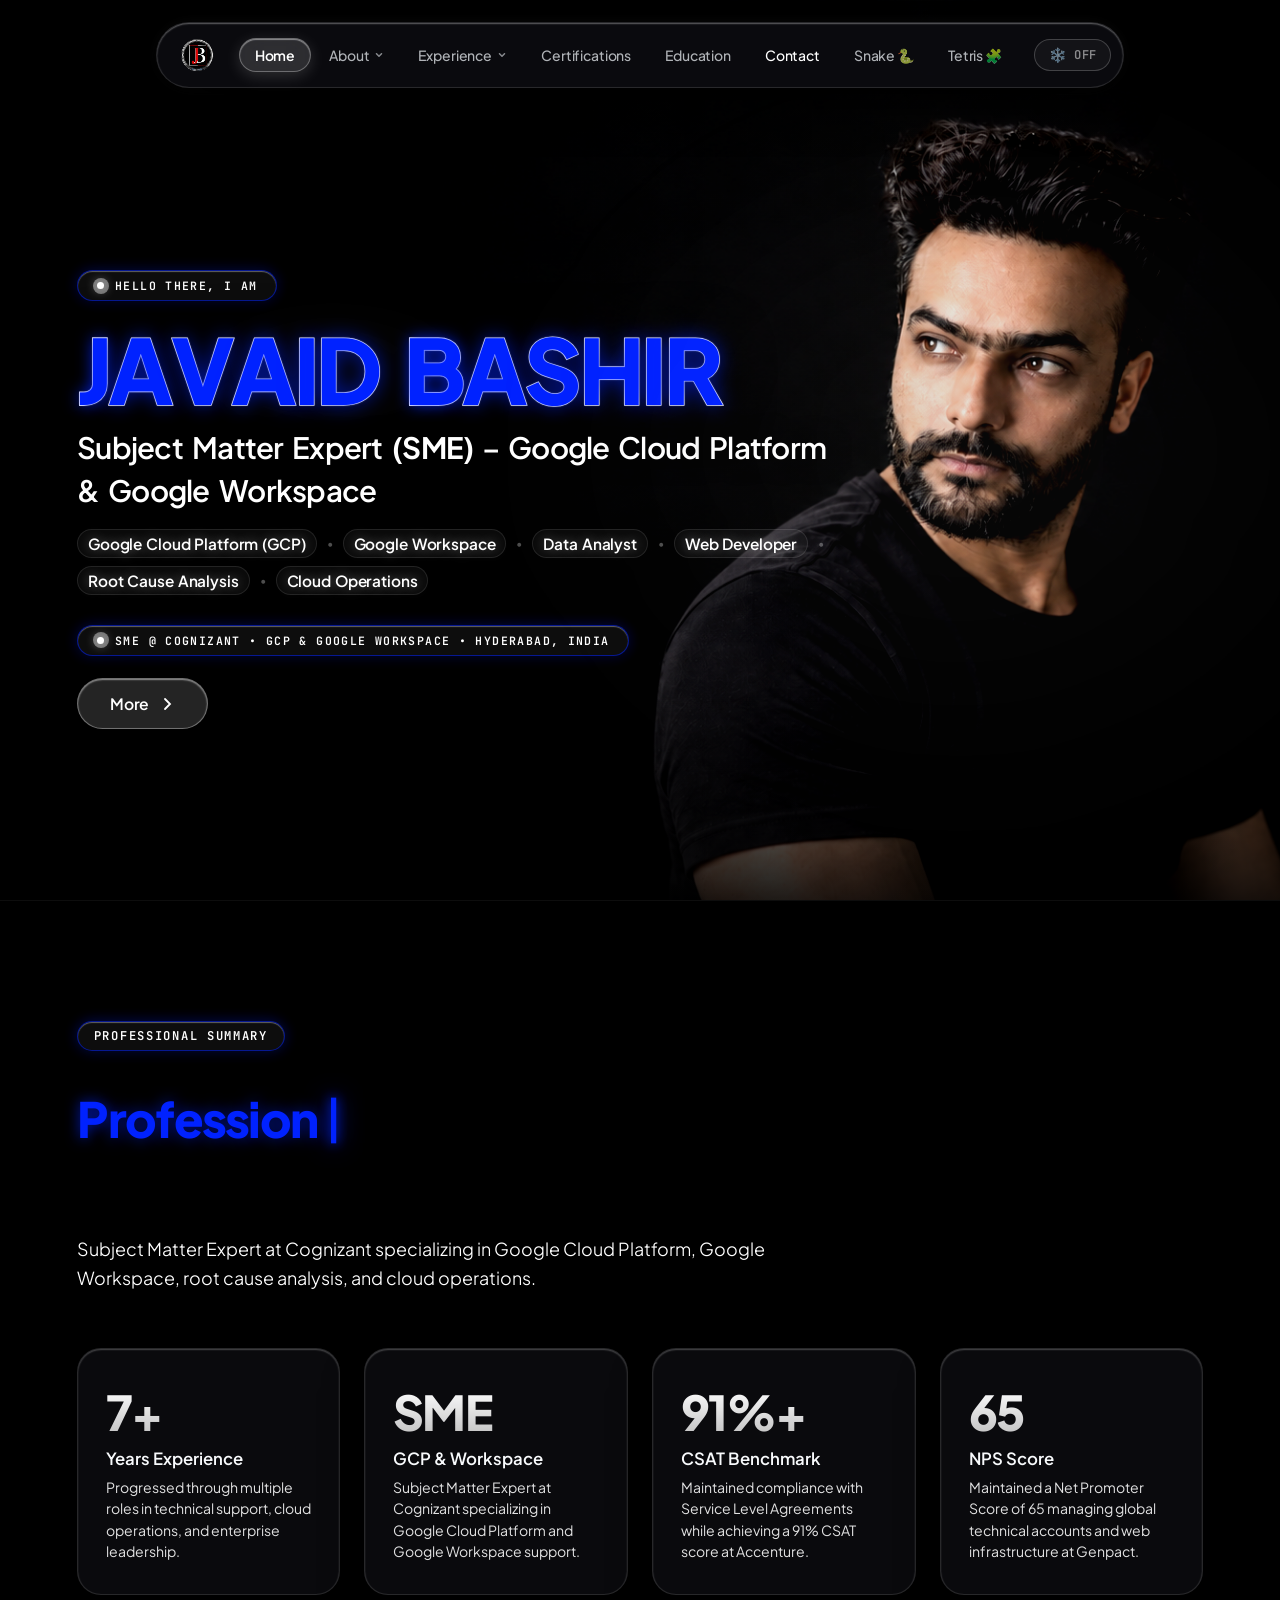
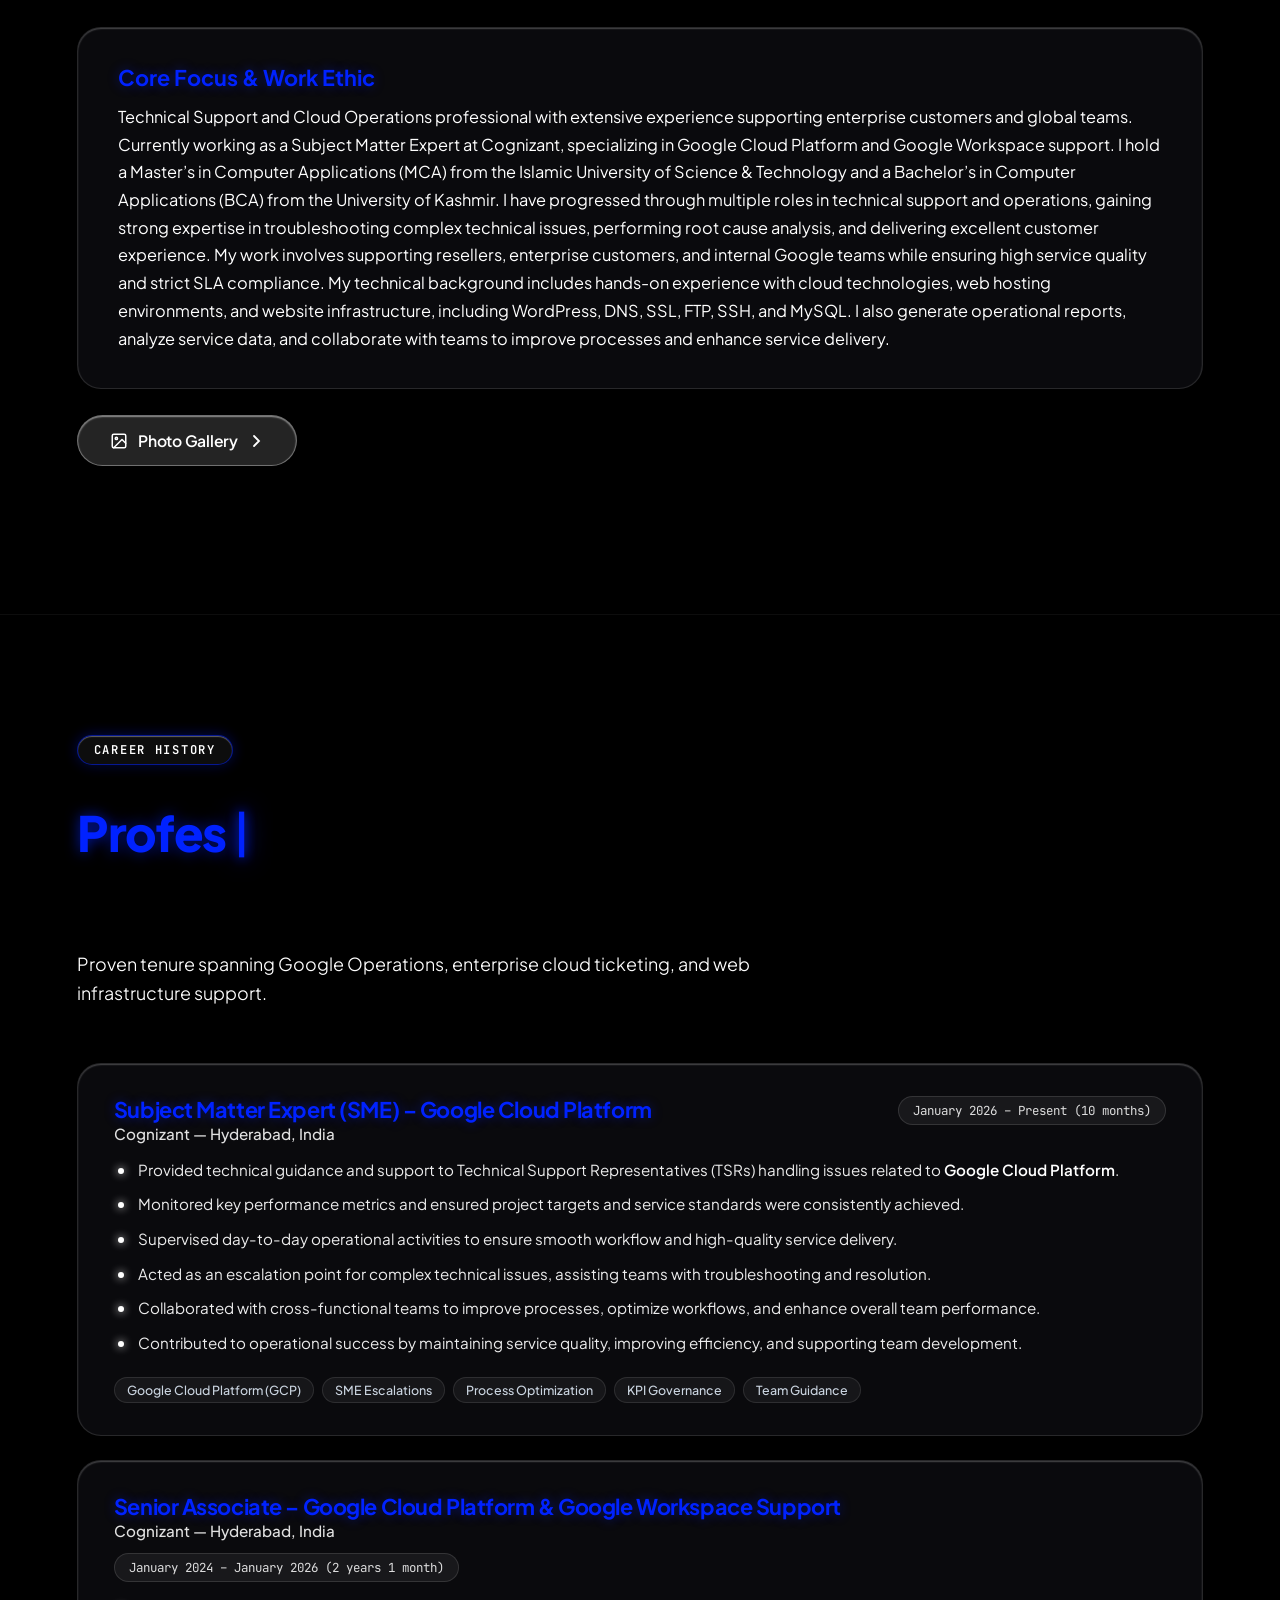
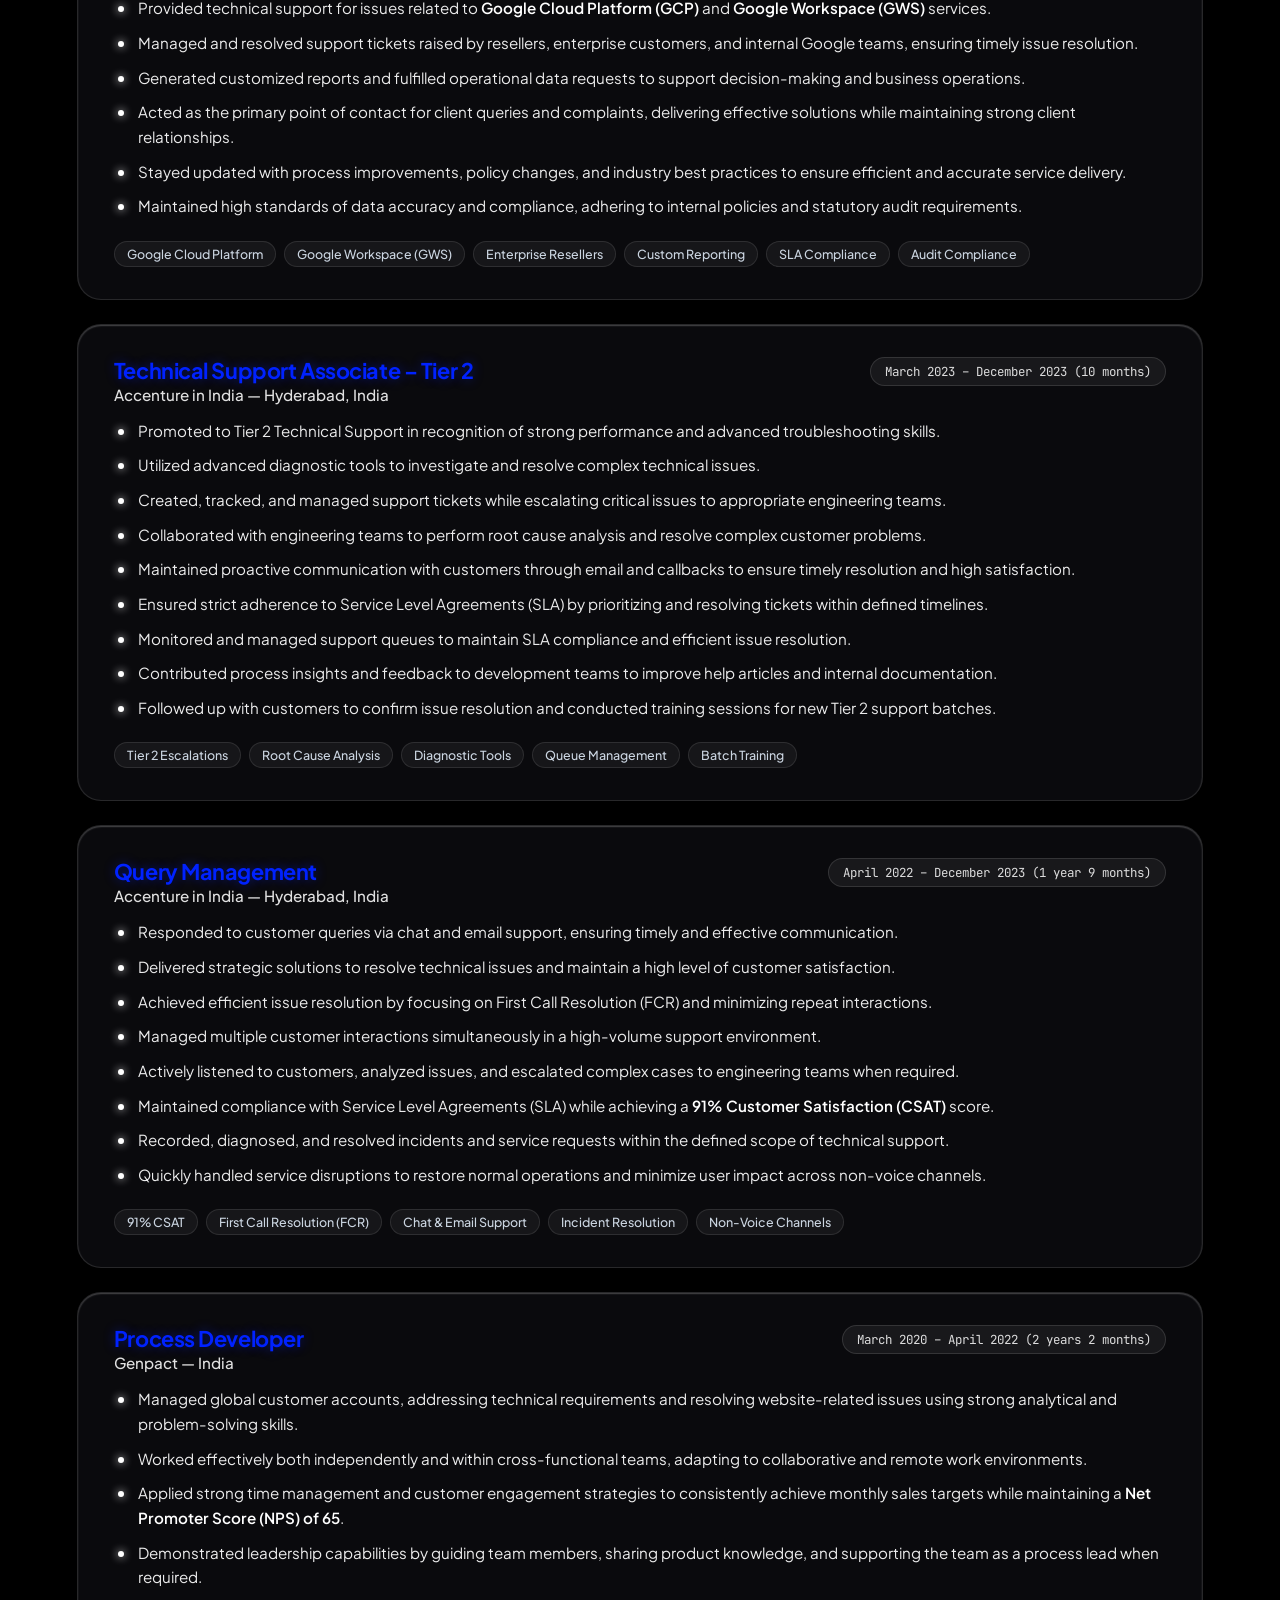
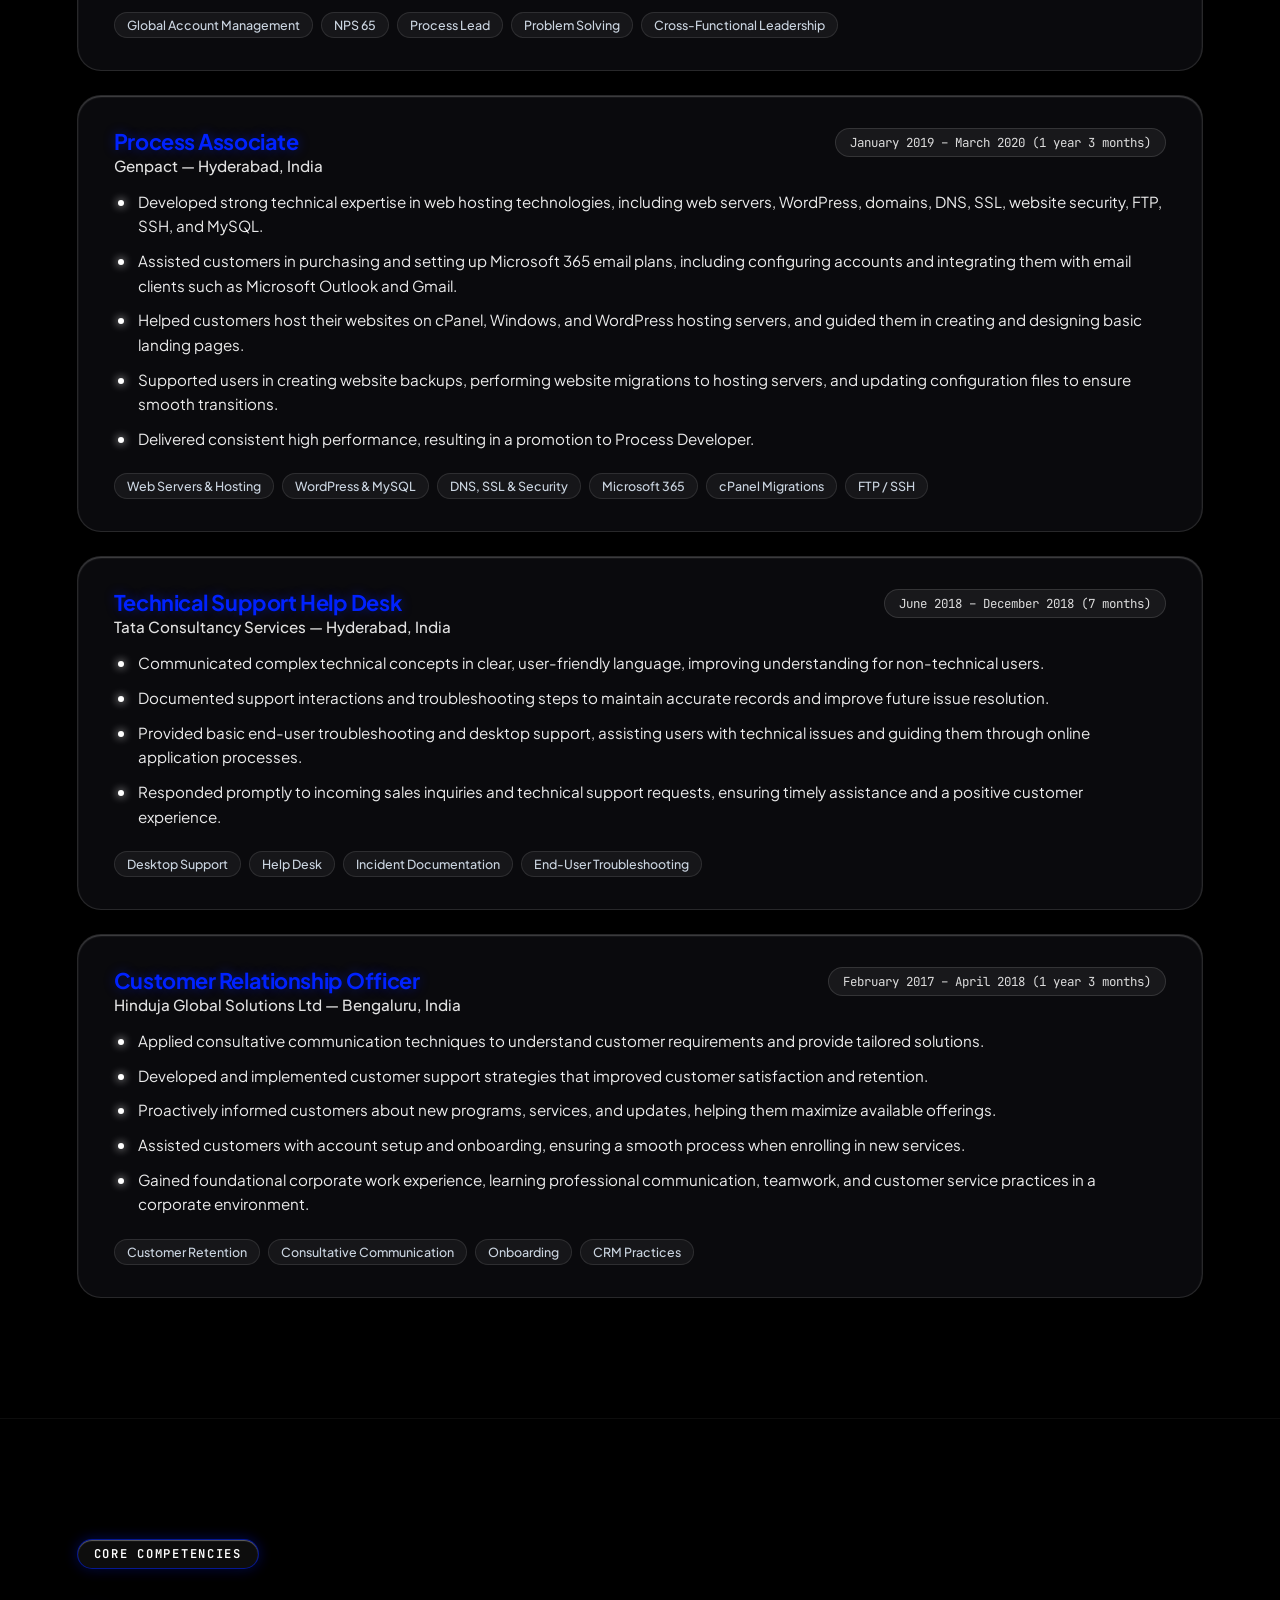
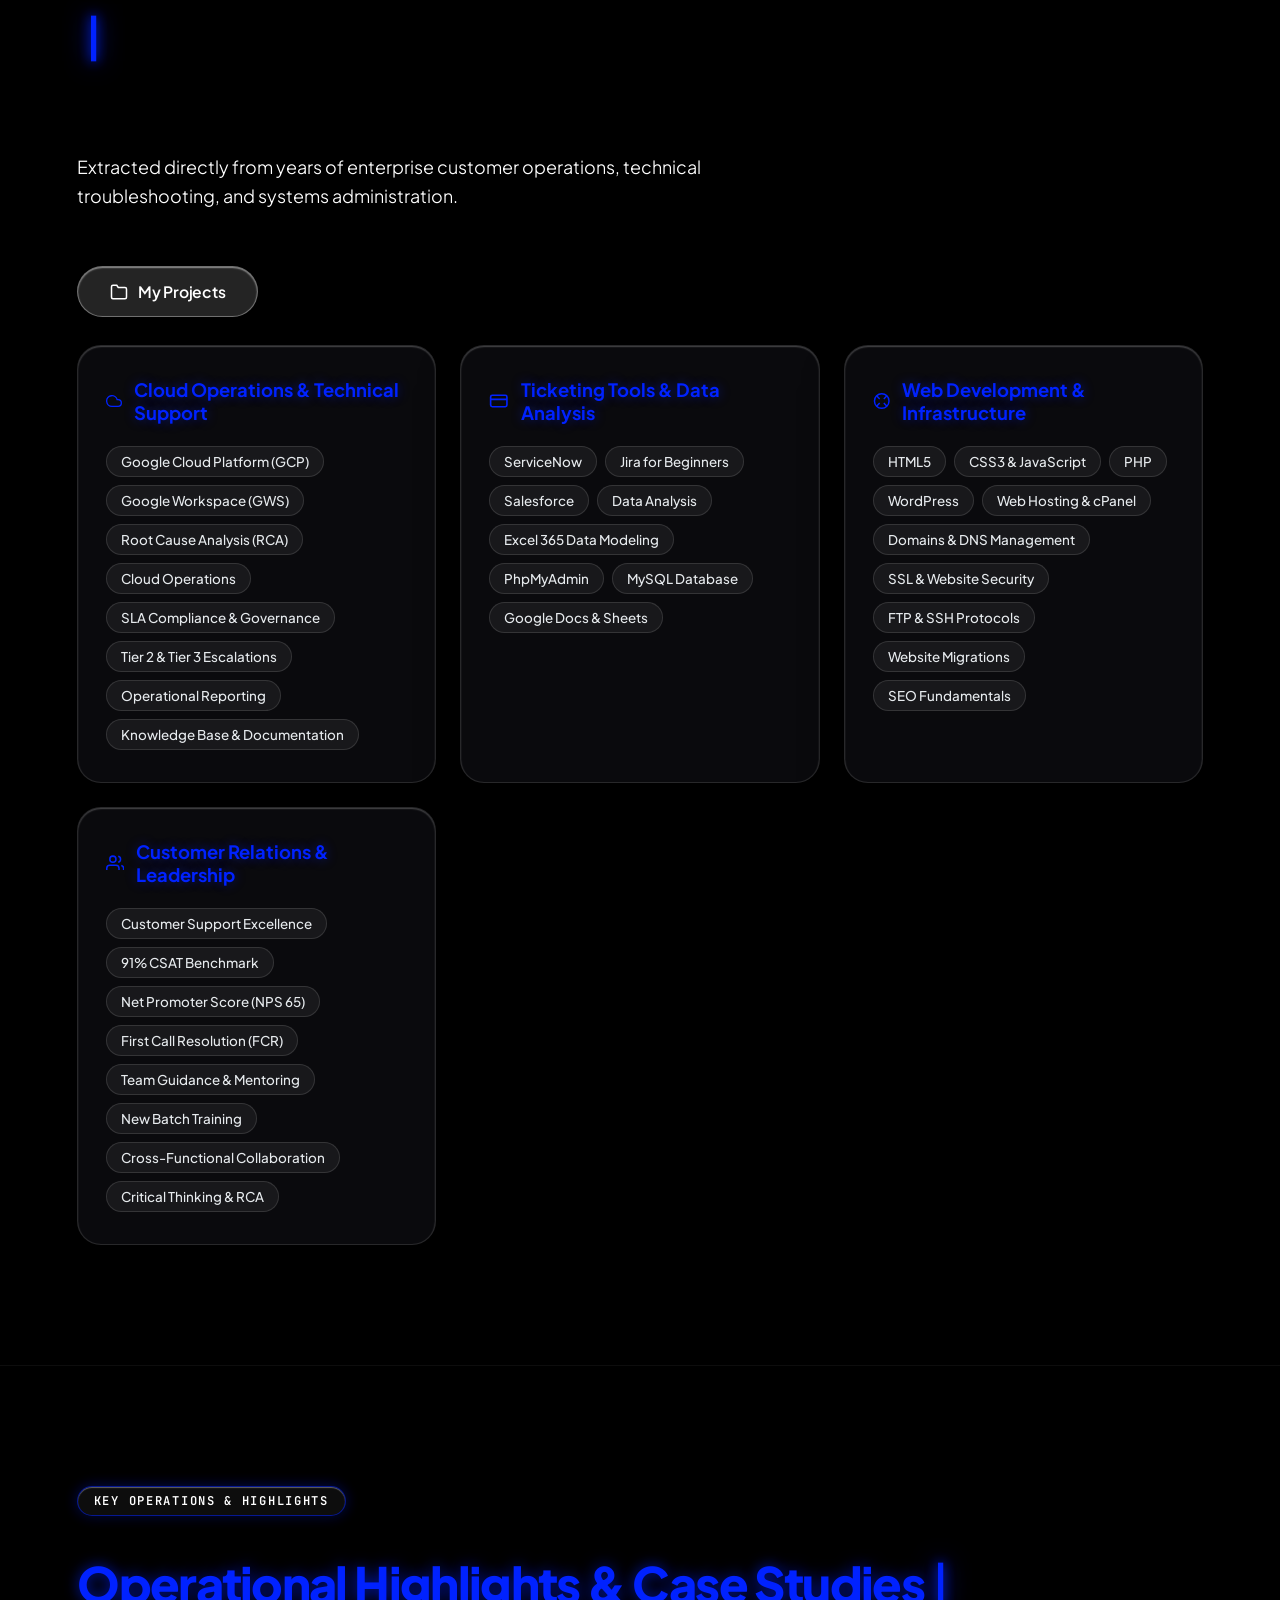
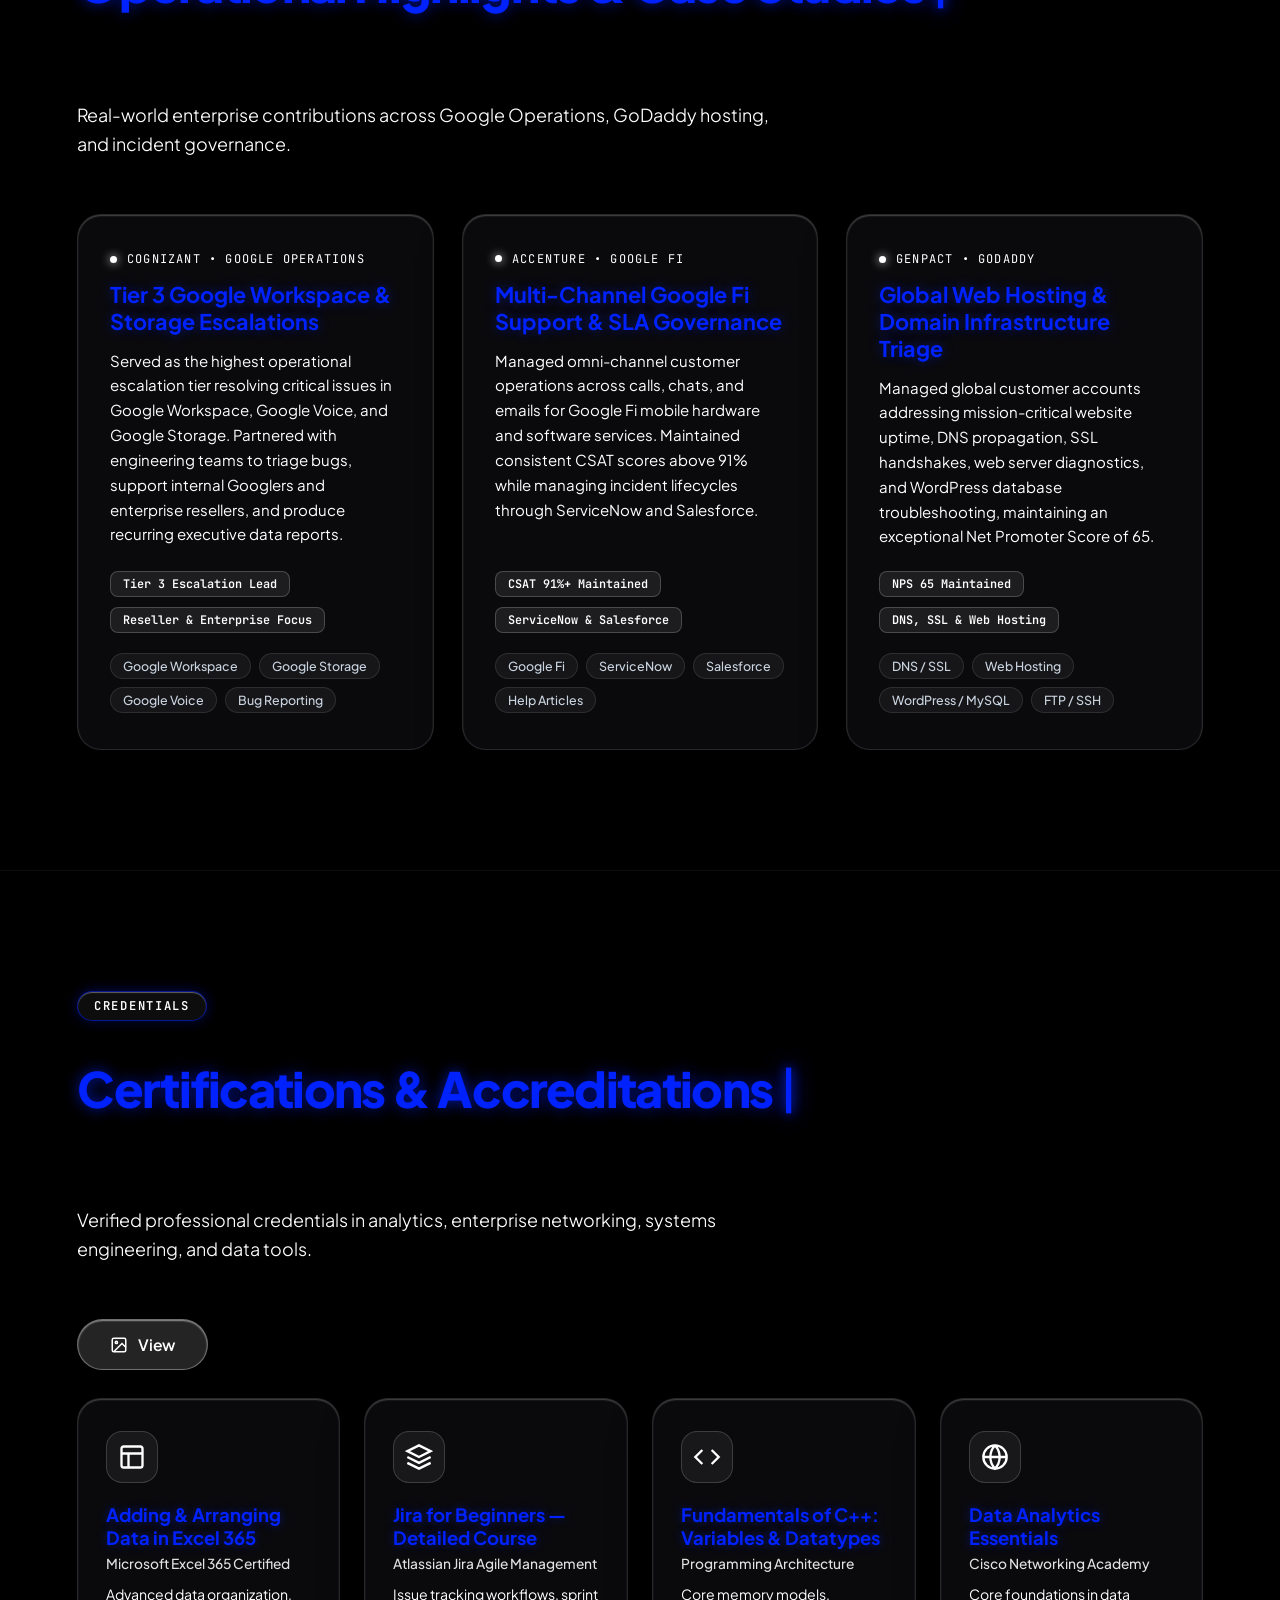
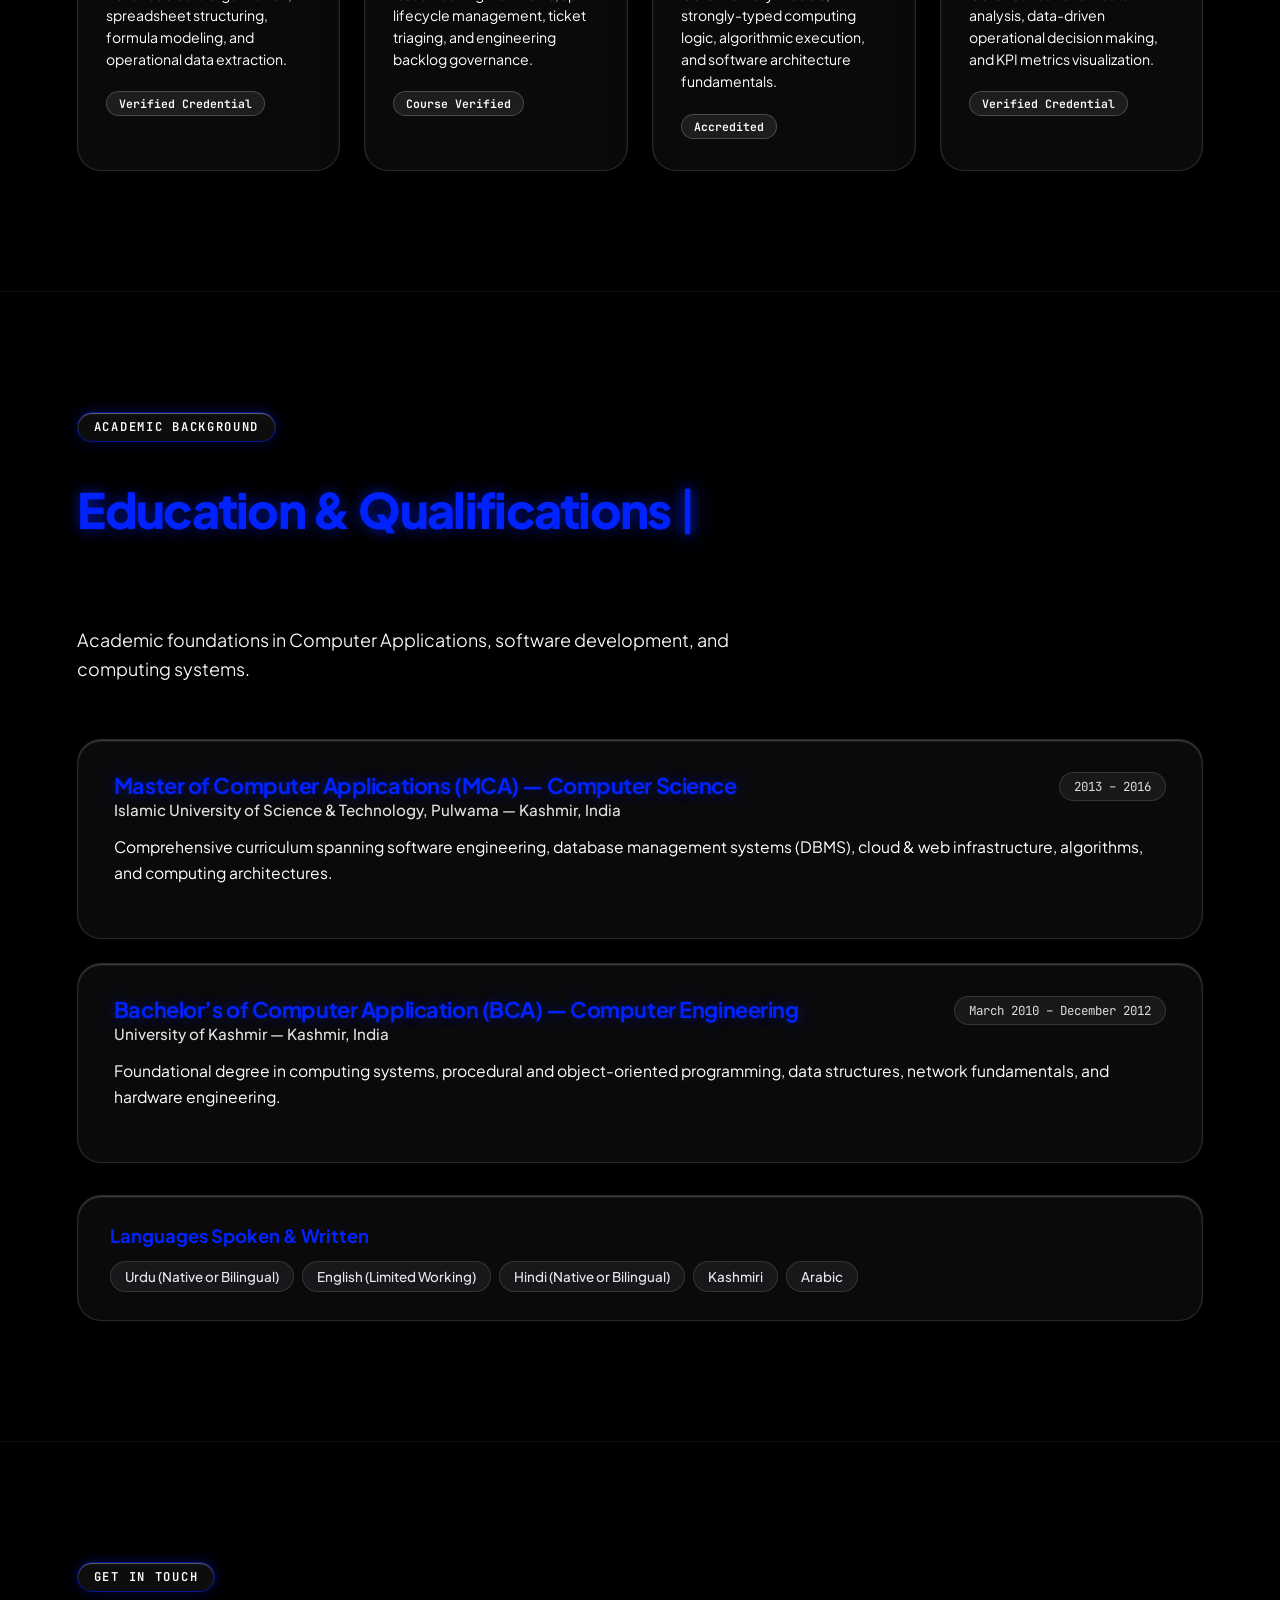
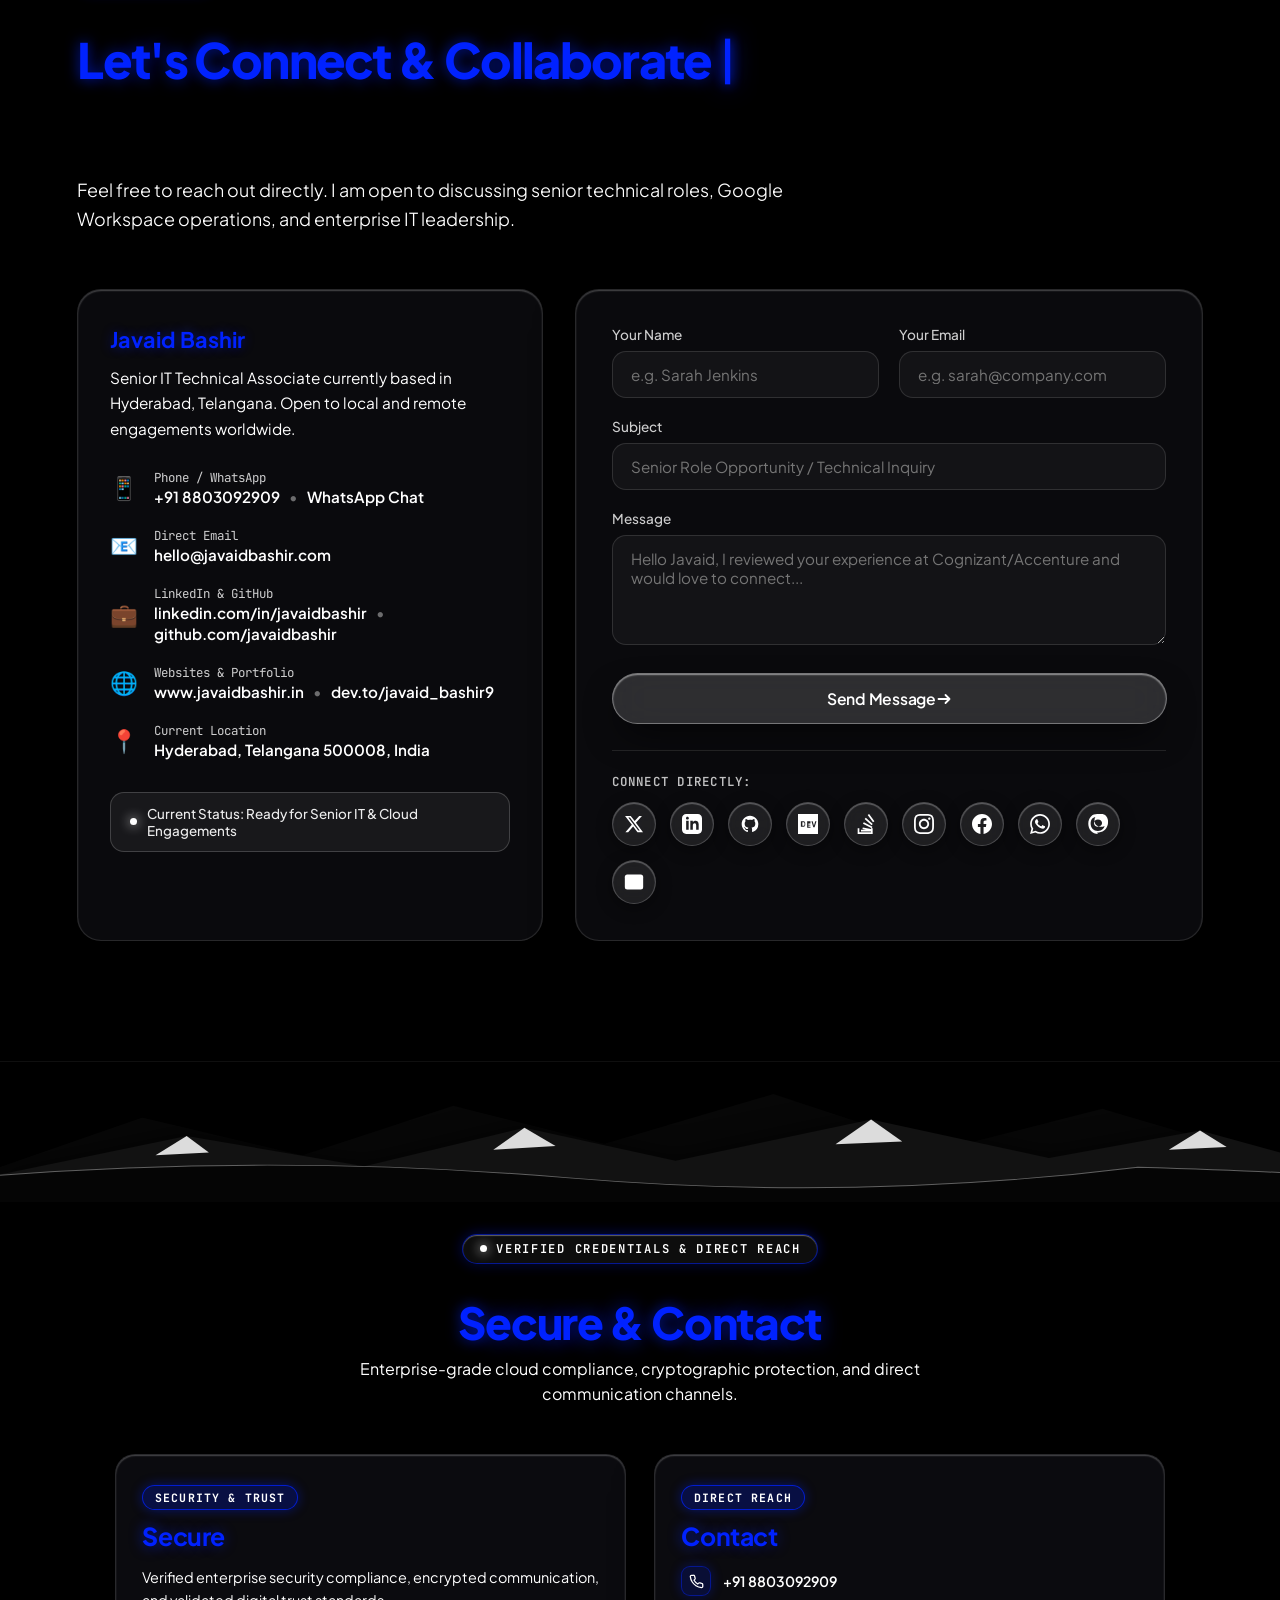
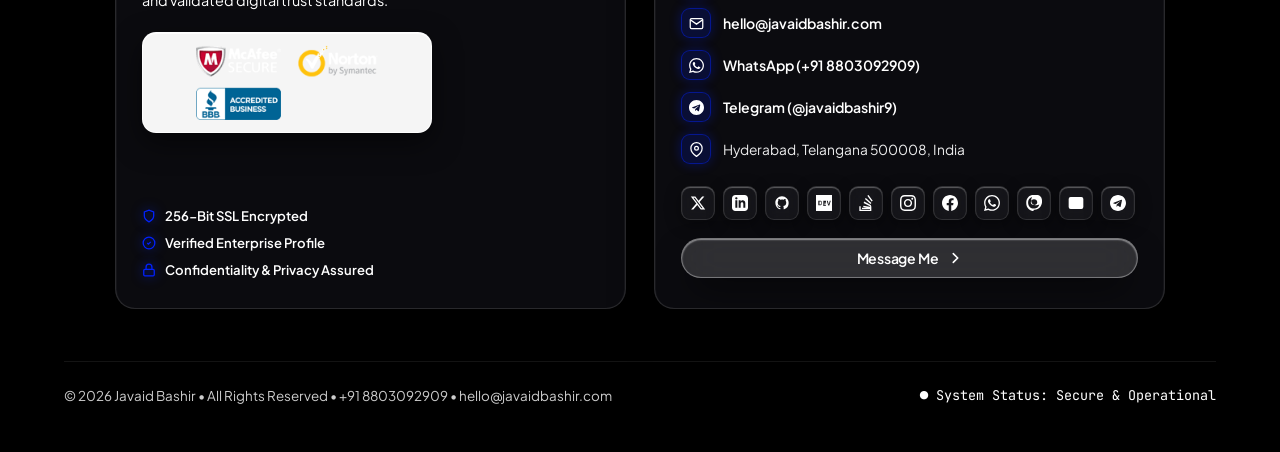
==== commit 22062637: "Update" ====
--- a/index.html
+++ b/index.html
@@ -244,6 +244,10 @@
 
           <!-- 6. Contact Section Link -->
           <li><a href="#contact" class="nav-link nav-link-contact">Contact</a></li>
+
+          <!-- 7. Retro Nokia Arcade Links -->
+          <li><a href="snake.html" class="nav-link"><span>Snake 🐍</span></a></li>
+          <li><a href="tetris.html" class="nav-link"><span>Tetris 🧩</span></a></li>
         </ul>
       </div>
 
@@ -284,6 +288,8 @@
         <li><a href="#certifications" class="mobile-link">Certifications</a></li>
         <li><a href="#education" class="mobile-link">Education</a></li>
         <li><a href="#contact" class="mobile-link">Contact</a></li>
+        <li><a href="snake.html" class="mobile-link" style="color: #60a5fa; font-weight: 700;">🐍 Snake Game</a></li>
+        <li><a href="tetris.html" class="mobile-link" style="color: #a855f7; font-weight: 700;">🧩 Tetris Game</a></li>
       </ul>
     </div>
   </header>
